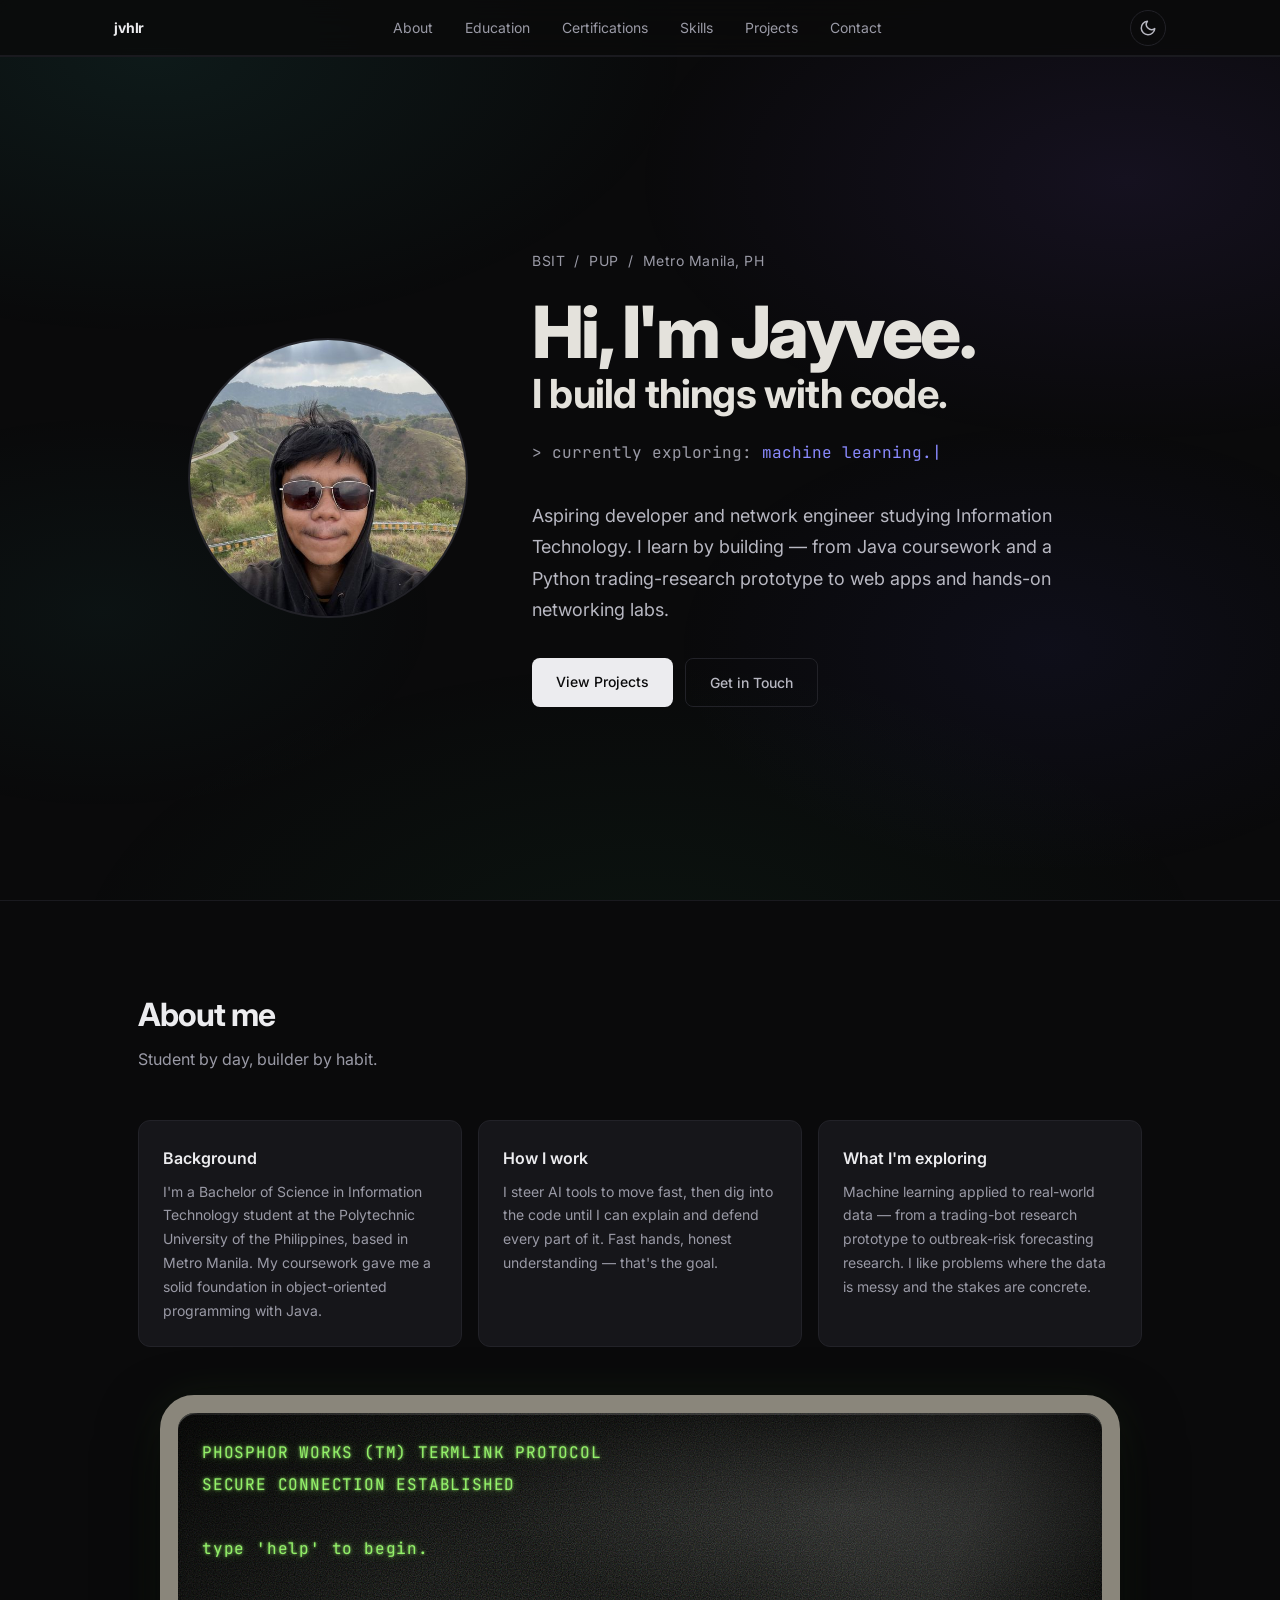
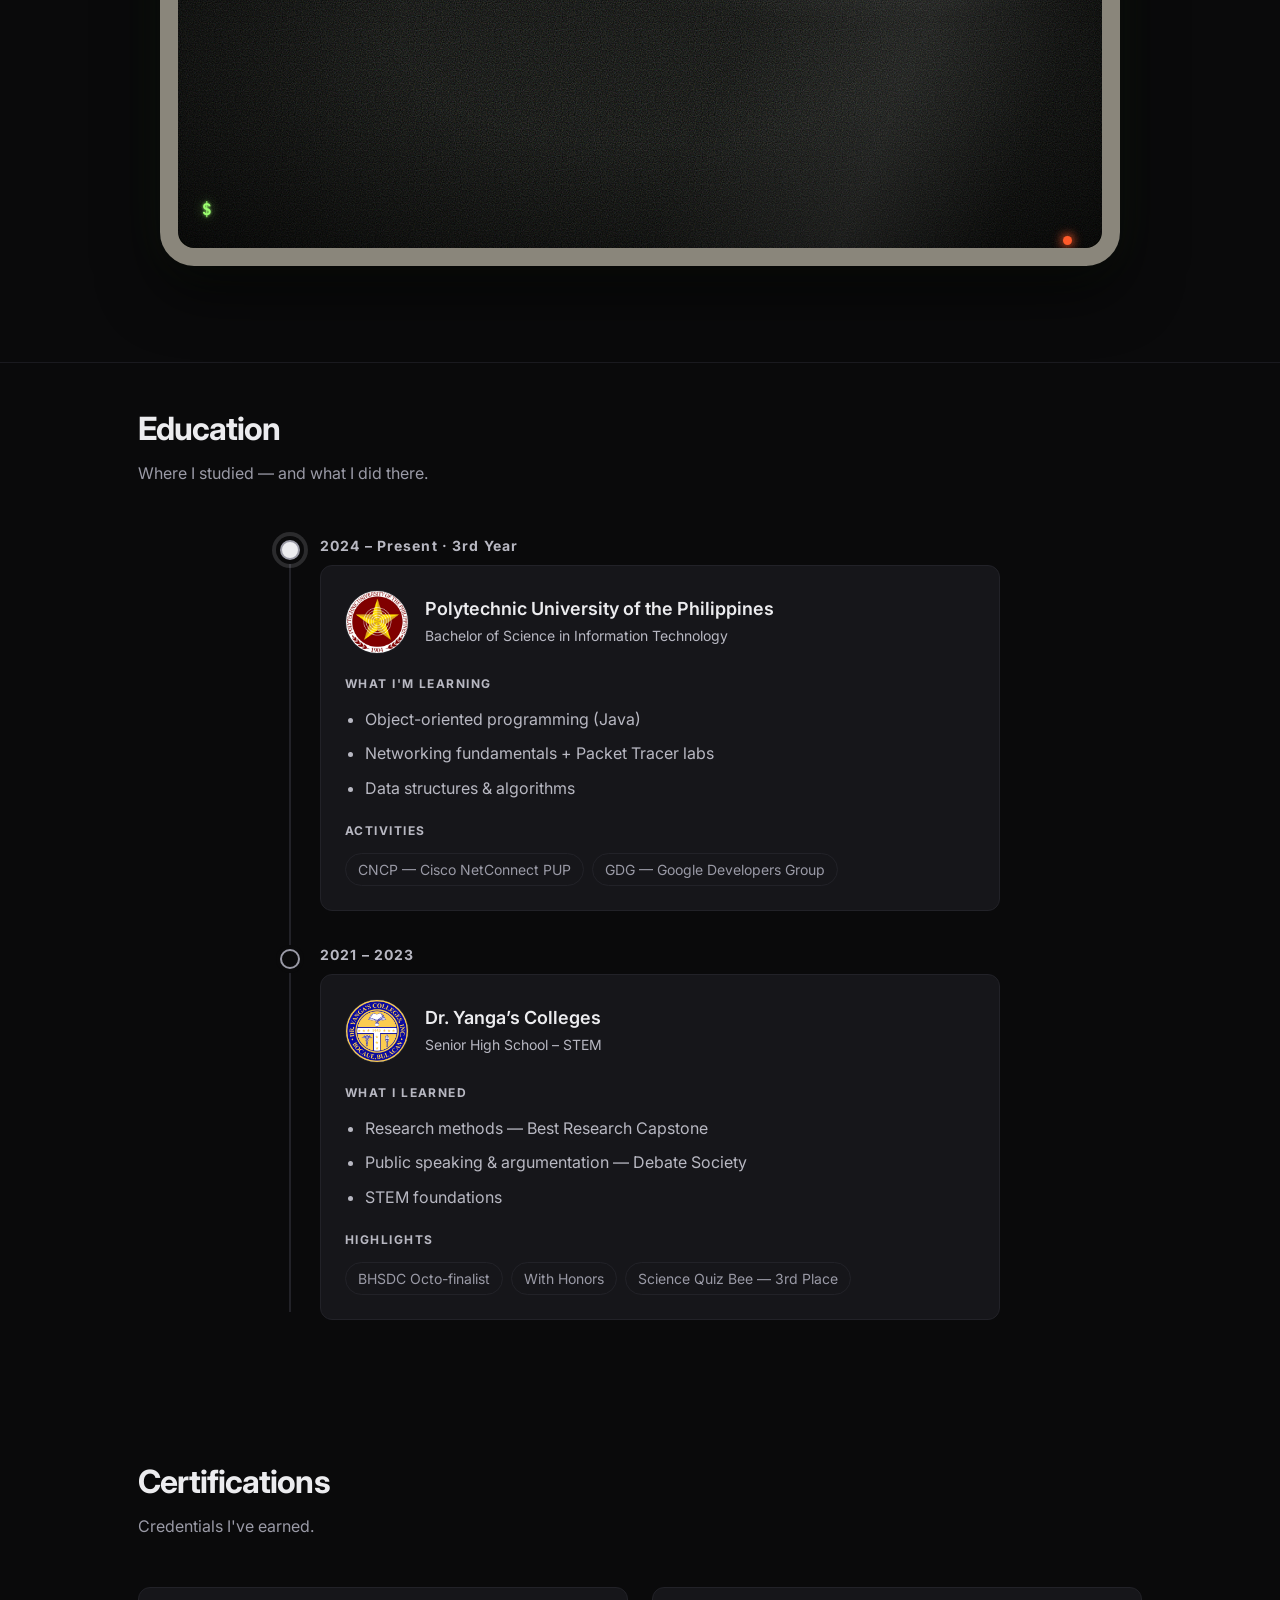
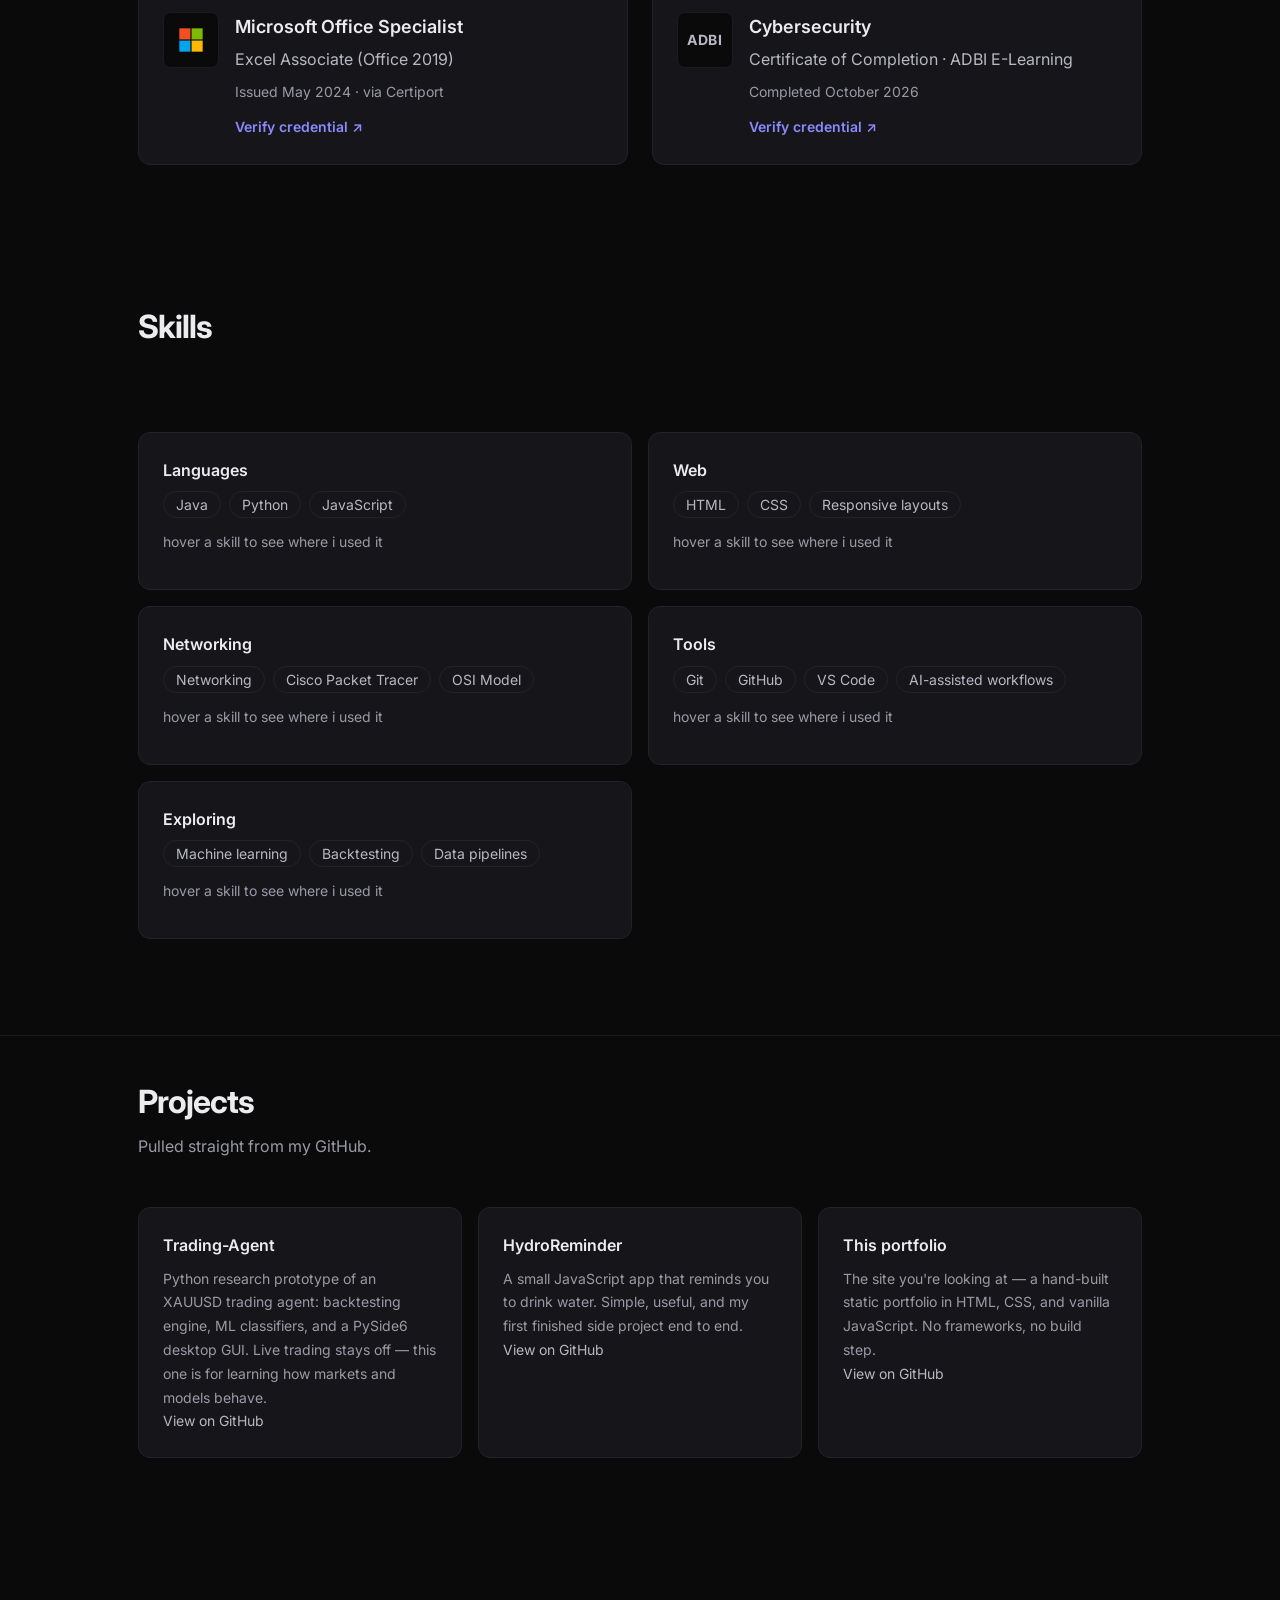
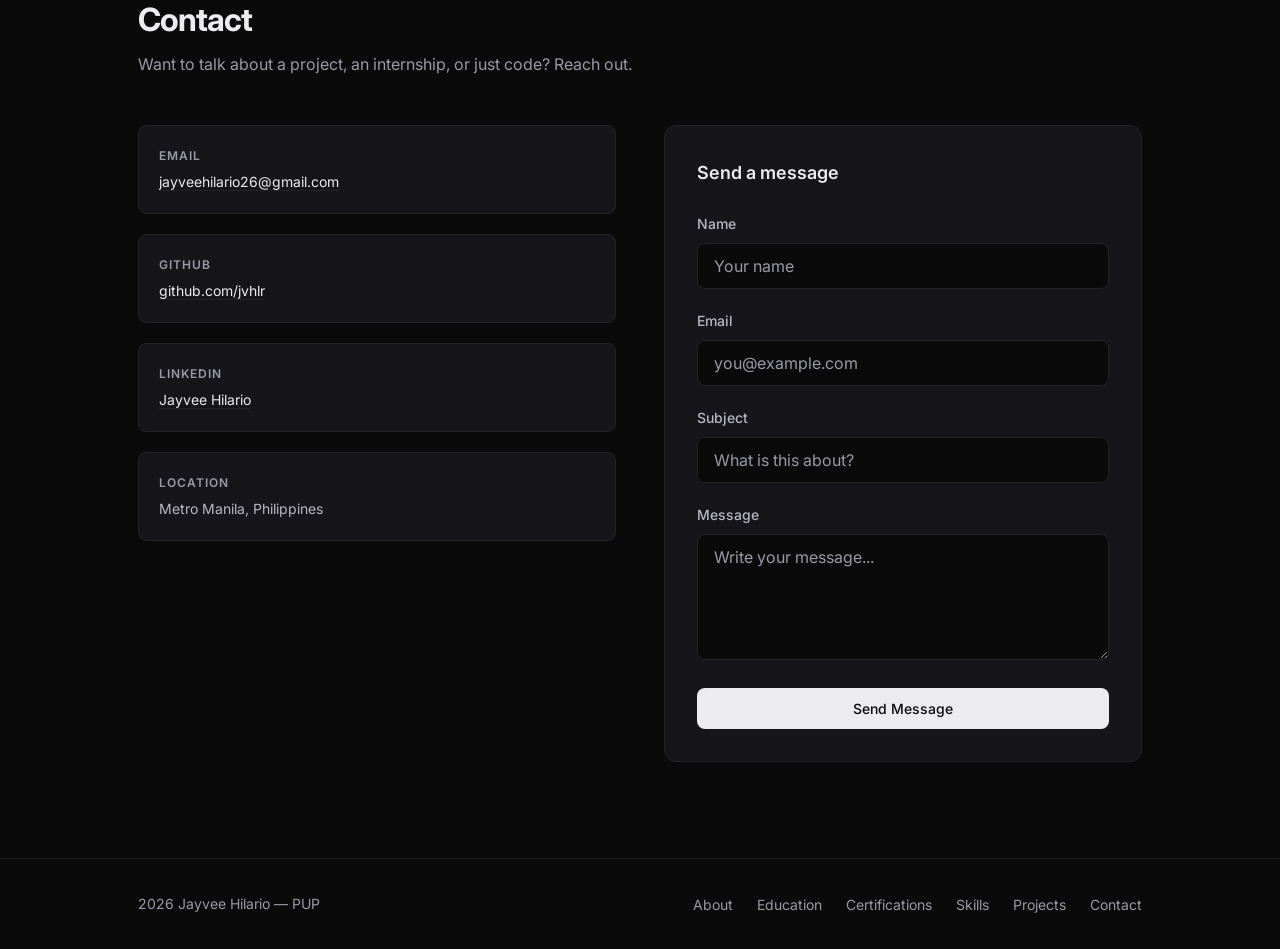
==== index.html @ efab95ca "Portfolio update: education timeline, jvhlr header brand" ====
<!DOCTYPE html>
<html lang="en">

<head>
  <meta charset="UTF-8">
  <meta name="viewport" content="width=device-width, initial-scale=1.0">
  <meta name="description"
    content="Jayvee Hilario — BSIT student and aspiring developer. Projects, skills, and contact.">
  <title>Jayvee Hilario — Developer Portfolio</title>
  <link rel="stylesheet" href="css/styles.css?v=2">
  <link rel="icon"
    href="data:image/svg+xml,<svg xmlns='http://www.w3.org/2000/svg' viewBox='0 0 100 100'><text y='.9em' font-size='90'>J</text></svg>">
</head>

<body>

  <a href="#main" class="skip-link">Skip to content</a>

  <!-- ═══ NAV ═══ -->
  <nav class="nav" aria-label="Main navigation">
    <div class="nav__inner">
      <a href="#top" class="nav__brand">jvhlr</a>
      <button class="nav__toggle" aria-label="Toggle menu">Menu</button>
      <ul class="nav__links">
        <li><a href="#about" class="nav__link">About</a></li>
        <li><a href="#education" class="nav__link">Education</a></li>
        <li><a href="#certifications" class="nav__link">Certifications</a></li>
        <li><a href="#skills" class="nav__link">Skills</a></li>
        <li><a href="#projects" class="nav__link">Projects</a></li>
        <li><a href="#contact" class="nav__link">Contact</a></li>
      </ul>
      <button type="button" id="theme-toggle" class="theme-toggle" aria-label="Toggle light and dark mode">
        <svg class="theme-toggle__moon" width="18" height="18" viewBox="0 0 24 24" fill="none" stroke="currentColor" stroke-width="2" stroke-linecap="round" stroke-linejoin="round" aria-hidden="true"><path d="M21 12.79A9 9 0 1 1 11.21 3 7 7 0 0 0 21 12.79z"/></svg>
        <svg class="theme-toggle__sun" width="18" height="18" viewBox="0 0 24 24" fill="none" stroke="currentColor" stroke-width="2" stroke-linecap="round" stroke-linejoin="round" aria-hidden="true"><circle cx="12" cy="12" r="5"/><line x1="12" y1="1" x2="12" y2="3"/><line x1="12" y1="21" x2="12" y2="23"/><line x1="4.22" y1="4.22" x2="5.64" y2="5.64"/><line x1="18.36" y1="18.36" x2="19.78" y2="19.78"/><line x1="1" y1="12" x2="3" y2="12"/><line x1="21" y1="12" x2="23" y2="12"/><line x1="4.22" y1="19.78" x2="5.64" y2="18.36"/><line x1="18.36" y1="5.64" x2="19.78" y2="4.22"/></svg>
      </button>
    </div>
  </nav>

  <div class="progress" aria-hidden="true"><div class="progress__bar"></div></div>

  <main id="main">

    <!-- ═══ HERO ═══ -->
    <section class="hero" id="top">
      <div class="container">
        <div class="hero__split">
          <div class="hero__photo-wrap">
            <img src="[data-uri]" alt="Jayvee Hilario" class="hero__photo" width="800" height="800">
          </div>
          <div class="hero__content hero__content--split">
            <p class="hero__label">
              BSIT &nbsp;/&nbsp; PUP &nbsp;/&nbsp; Metro Manila, PH
            </p>

            <h1 class="hero__heading">
              Hi, I'm Jayvee.<br><span class="hero__subheading">I build things with <em>code</em>.</span>
            </h1>

            <p class="hero__typed">
              <span class="typed-prefix">&gt; currently exploring:&nbsp;</span><span id="typed-text"></span><span class="typed-cursor" aria-hidden="true">|</span>
            </p>

            <p class="hero__paragraph">
              Aspiring developer and network engineer studying Information
              Technology. I learn by building — from Java coursework and a
              Python trading-research prototype to web apps and hands-on
              networking labs.
            </p>

            <div class="hero__actions">
              <a href="#projects" class="btn btn--primary">View Projects</a>
              <a href="#contact" class="btn btn--ghost">Get in Touch</a>
            </div>
          </div>
        </div>
      </div>
    </section>

    <!-- ═══ ABOUT ═══ -->
    <section class="section section--border" id="about">
      <div class="container">
        <h2 class="section-title fade-in">About me</h2>
        <p class="section-subtitle fade-in">
          Student by day, builder by habit.
        </p>

        <div class="features stagger">
          <article class="feature">
            <h3 class="feature__title">Background</h3>
            <p class="feature__text">
              I'm a Bachelor of Science in Information Technology student at the
              Polytechnic University of the Philippines, based in Metro Manila.
              My coursework gave me a solid foundation in object-oriented
              programming with Java.
            </p>
          </article>

          <article class="feature">
            <h3 class="feature__title">How I work</h3>
            <p class="feature__text">
              I steer AI tools to move fast, then dig into the code until I can
              explain and defend every part of it. Fast hands, honest
              understanding — that's the goal.
            </p>
          </article>

          <article class="feature">
            <h3 class="feature__title">What I'm exploring</h3>
            <p class="feature__text">
              Machine learning applied to real-world data — from a trading-bot
              research prototype to outbreak-risk forecasting research. I like
              problems where the data is messy and the stakes are concrete.
            </p>
          </article>
        </div>

        <div class="terminal fade-in">
          <span class="terminal__power" aria-hidden="true"></span>
          <div class="terminal__body" id="terminal-body" aria-live="polite">
            <div class="terminal__output">PHOSPHOR WORKS (TM) TERMLINK PROTOCOL</div>
            <div class="terminal__output">SECURE CONNECTION ESTABLISHED</div>
            <div class="terminal__output">&nbsp;</div>
            <div class="terminal__output">type &apos;help&apos; to begin.</div>
          </div>
          <div class="terminal__input-row">
            <span class="terminal__prompt">$</span>
            <input type="text" id="terminal-input" class="terminal__input" autocomplete="off" autocapitalize="off" spellcheck="false" aria-label="Type a terminal command">
          </div>
        </div>
      </div>
    </section>

    <!-- ═══ EDUCATION ═══ -->
        <section class="section section--border" id="education">
      <div class="container">
        <h2 class="section-title fade-in">Education</h2>
        <p class="section-subtitle fade-in">
          Where I studied — and what I did there.
        </p>

        <div class="timeline stagger">
          <div class="timeline__item">
            <span class="timeline__dot timeline__dot--now" aria-hidden="true"></span>
            <p class="timeline__years">2024 &ndash; Present &middot; 3rd Year</p>
            <article class="timeline__card">
              <div class="edu-head">
                <span class="edu-logo"><img src="img/pup-seal.png" alt="PUP seal" width="64" height="64"></span>
                <div class="edu-head__text">
                  <h3 class="edu-school">Polytechnic University of the Philippines</h3>
                  <p class="edu-program">Bachelor of Science in Information Technology</p>
                </div>
              </div>
              <h4 class="timeline__subhead">What I&apos;m learning</h4>
              <ul class="timeline__list">
                <li>Object-oriented programming (Java)</li>
                <li>Networking fundamentals + Packet Tracer labs</li>
                <li>Data structures &amp; algorithms</li>
              </ul>
              <h4 class="timeline__subhead">Activities</h4>
              <ul class="timeline__tags">
                <li>CNCP &mdash; Cisco NetConnect PUP</li>
                <li>GDG &mdash; Google Developers Group</li>
              </ul>
            </article>
          </div>

          <div class="timeline__item">
            <span class="timeline__dot" aria-hidden="true"></span>
            <p class="timeline__years">2021 &ndash; 2023</p>
            <article class="timeline__card">
              <div class="edu-head">
                <span class="edu-logo"><img src="img/dyci-seal.png" alt="Dr. Yanga's Colleges seal" width="64" height="64"></span>
                <div class="edu-head__text">
                  <h3 class="edu-school">Dr. Yanga&rsquo;s Colleges</h3>
                  <p class="edu-program">Senior High School &ndash; STEM</p>
                </div>
              </div>
              <h4 class="timeline__subhead">What I learned</h4>
              <ul class="timeline__list">
                <li>Research methods &mdash; Best Research Capstone</li>
                <li>Public speaking &amp; argumentation &mdash; Debate Society</li>
                <li>STEM foundations</li>
              </ul>
              <h4 class="timeline__subhead">Highlights</h4>
              <ul class="timeline__tags">
                <li>BHSDC Octo-finalist</li>
                <li>With Honors</li>
                <li>Science Quiz Bee &mdash; 3rd Place</li>
              </ul>
            </article>
          </div>
        </div>
      </div>
    </section>

<!-- ═══ CERTIFICATIONS ═══ -->
    <section class="section" id="certifications">
      <div class="container">
        <h2 class="section-title fade-in">Certifications</h2>
        <p class="section-subtitle fade-in">
          Credentials I&apos;ve earned.
        </p>

        <div class="cert-grid stagger">
          <article class="cert-card">
            <span class="cert-logo" aria-hidden="true">
              <svg width="28" height="28" viewBox="0 0 24 24" aria-hidden="true"><rect x="2" y="2" width="9.5" height="9.5" fill="#f25022"/><rect x="12.5" y="2" width="9.5" height="9.5" fill="#7fba00"/><rect x="2" y="12.5" width="9.5" height="9.5" fill="#00a4ef"/><rect x="12.5" y="12.5" width="9.5" height="9.5" fill="#ffb900"/></svg>
            </span>
            <div class="cert-card__text">
              <h3 class="cert-card__title">Microsoft Office Specialist</h3>
              <p class="cert-card__detail">Excel Associate (Office 2019)</p>
              <p class="cert-card__meta">Issued May 2024 &middot; via Certiport</p>
              <a class="cert-card__verify" href="https://www.credly.com/badges/d2aabe0f-3e57-462a-8a1d-1a40502e9721/public_url" target="_blank" rel="noopener">Verify credential &#8599;</a>
            </div>
          </article>
          <article class="cert-card">
            <span class="cert-logo cert-logo--text" aria-hidden="true">ADBI</span>
            <div class="cert-card__text">
              <h3 class="cert-card__title">Cybersecurity</h3>
              <p class="cert-card__detail">Certificate of Completion &middot; ADBI E-Learning</p>
              <p class="cert-card__meta">Completed October 2026</p>
              <a class="cert-card__verify" href="https://elearning-adbi.org/certificate-verifier/?&amp;code=205833-179-130-6940" target="_blank" rel="noopener">Verify credential &#8599;</a>
            </div>
          </article>
        </div>
      </div>
    </section>

    <!-- ═══ SKILLS ═══ -->
    <section class="section" id="skills">
      <div class="container">
        <h2 class="section-title fade-in">Skills</h2>
        <p class="section-subtitle fade-in">
          What I can actually ship with today.
        </p>

        <div class="features features--four stagger">
          <article class="feature">
            <h3 class="feature__title">Languages</h3>
            <div class="skill-chips">
              <button type="button" class="skill-chip" data-used="OOP coursework in Java">Java</button>
              <button type="button" class="skill-chip" data-used="Trading-Agent research prototype">Python</button>
              <button type="button" class="skill-chip" data-used="HydroReminder and this site">JavaScript</button>
            </div>
            <p class="feature__text skill-used">hover a skill to see where i used it</p>
          </article>

          <article class="feature">
            <h3 class="feature__title">Web</h3>
            <div class="skill-chips">
              <button type="button" class="skill-chip" data-used="this portfolio, hand-written">HTML</button>
              <button type="button" class="skill-chip" data-used="this portfolio's dark theme">CSS</button>
              <button type="button" class="skill-chip" data-used="this portfolio, mobile included">Responsive layouts</button>
            </div>
            <p class="feature__text skill-used">hover a skill to see where i used it</p>
          </article>

          <article class="feature">
            <h3 class="feature__title">Networking</h3>
            <div class="skill-chips">
              <button type="button" class="skill-chip" data-used="CNCP — Cisco NetConnect PUP">Networking</button>
              <button type="button" class="skill-chip" data-used="network labs and simulations in CNCP">Cisco Packet Tracer</button>
              <button type="button" class="skill-chip" data-used="networking fundamentals, CNCP">OSI Model</button>
            </div>
            <p class="feature__text skill-used">hover a skill to see where i used it</p>
          </article>

          <article class="feature">
            <h3 class="feature__title">Tools</h3>
            <div class="skill-chips">
              <button type="button" class="skill-chip" data-used="version control on every project">Git</button>
              <button type="button" class="skill-chip" data-used="where all my code lives">GitHub</button>
              <button type="button" class="skill-chip" data-used="daily driver">VS Code</button>
              <button type="button" class="skill-chip" data-used="how i move fast, then verify">AI-assisted workflows</button>
            </div>
            <p class="feature__text skill-used">hover a skill to see where i used it</p>
          </article>

          <article class="feature">
            <h3 class="feature__title">Exploring</h3>
            <div class="skill-chips">
              <button type="button" class="skill-chip" data-used="Trading-Agent classifiers">Machine learning</button>
              <button type="button" class="skill-chip" data-used="Trading-Agent backtest engine">Backtesting</button>
              <button type="button" class="skill-chip" data-used="collectors and stores in Trading-Agent">Data pipelines</button>
            </div>
            <p class="feature__text skill-used">hover a skill to see where i used it</p>
          </article>
        </div>
      </div>
    </section>

    <!-- ═══ PROJECTS ═══ -->
    <section class="section section--border" id="projects">
      <div class="container">
        <h2 class="section-title fade-in">Projects</h2>
        <p class="section-subtitle fade-in">
          Pulled straight from my GitHub.
        </p>

        <div class="features stagger" id="project-grid">
          <article class="feature">
            <h3 class="feature__title">Trading-Agent</h3>
            <p class="feature__text">
              Python research prototype of an XAUUSD trading agent: backtesting
              engine, ML classifiers, and a PySide6 desktop GUI. Live trading
              stays off — this one is for learning how markets and models
              behave.
            </p>
            <p class="feature__text">
              <a href="https://github.com/jvhlr/Trading-Agent" target="_blank"
                rel="noopener noreferrer">View on GitHub</a>
            </p>
          </article>

          <article class="feature">
            <h3 class="feature__title">HydroReminder</h3>
            <p class="feature__text">
              A small JavaScript app that reminds you to drink water. Simple,
              useful, and my first finished side project end to end.
            </p>
            <p class="feature__text">
              <a href="https://github.com/jvhlr/HydroReminder" target="_blank"
                rel="noopener noreferrer">View on GitHub</a>
            </p>
          </article>

          <article class="feature">
            <h3 class="feature__title">This portfolio</h3>
            <p class="feature__text">
              The site you're looking at — a hand-built static portfolio in
              HTML, CSS, and vanilla JavaScript. No frameworks, no build step.
            </p>
            <p class="feature__text">
              <a href="https://github.com/jvhlr/OOP-Portfolio-Website" target="_blank"
                rel="noopener noreferrer">View on GitHub</a>
            </p>
          </article>
        </div>
      </div>
    </section>

    <!-- ═══ CONTACT ═══ -->
    <section class="section" id="contact">
      <div class="container">
        <h2 class="section-title fade-in">Contact</h2>
        <p class="section-subtitle fade-in">
          Want to talk about a project, an internship, or just code? Reach out.
        </p>

        <div class="contact-grid">

          <div class="contact-list fade-in">
            <div class="contact-item">
              <p class="contact-item__label">Email</p>
              <p class="contact-item__value">
                <a href="mailto:jayveehilario26@gmail.com">jayveehilario26@gmail.com</a>
              </p>
            </div>

            <div class="contact-item">
              <p class="contact-item__label">GitHub</p>
              <p class="contact-item__value">
                <a href="https://github.com/jvhlr" target="_blank"
                  rel="noopener noreferrer">github.com/jvhlr</a>
              </p>
            </div>

            <div class="contact-item">
              <p class="contact-item__label">LinkedIn</p>
              <p class="contact-item__value">
                <a href="https://www.linkedin.com/in/jayvee-hilario-82aa0b325/" target="_blank"
                  rel="noopener noreferrer">Jayvee Hilario</a>
              </p>
            </div>

            <div class="contact-item">
              <p class="contact-item__label">Location</p>
              <p class="contact-item__value">Metro Manila, Philippines</p>
            </div>
          </div>

          <div class="fade-in">
            <form class="contact-form" id="contact-form" novalidate>
              <h2 class="contact-form__title">Send a message</h2>

              <div class="form-group">
                <label for="form-name">Name</label>
                <input type="text" id="form-name" name="name" placeholder="Your name" required autocomplete="name">
              </div>

              <div class="form-group">
                <label for="form-email">Email</label>
                <input type="email" id="form-email" name="email" placeholder="you@example.com" required
                  autocomplete="email">
              </div>

              <div class="form-group">
                <label for="form-subject">Subject</label>
                <input type="text" id="form-subject" name="subject" placeholder="What is this about?">
              </div>

              <div class="form-group">
                <label for="form-message">Message</label>
                <textarea id="form-message" name="message" placeholder="Write your message..." rows="5"
                  required></textarea>
              </div>

              <button type="submit" class="btn btn--primary" style="width: 100%; text-align: center;">Send
                Message</button>
            </form>
          </div>

        </div>
      </div>
    </section>

  </main>

  <!-- ═══ FOOTER ═══ -->
  <footer class="footer">
    <div class="container">
      <div class="footer__inner">
        <p class="footer__text">2026 Jayvee Hilario — PUP</p>
        <ul class="footer__links">
          <li><a href="#about" class="footer__link">About</a></li>
          <li><a href="#education" class="footer__link">Education</a></li>
          <li><a href="#certifications" class="footer__link">Certifications</a></li>
          <li><a href="#skills" class="footer__link">Skills</a></li>
          <li><a href="#projects" class="footer__link">Projects</a></li>
          <li><a href="#contact" class="footer__link">Contact</a></li>
        </ul>
      </div>
    </div>
  </footer>

  <button type="button" id="back-to-top" class="back-to-top" aria-label="Back to top">
    <svg width="18" height="18" viewBox="0 0 24 24" fill="none" stroke="currentColor" stroke-width="2" stroke-linecap="round" stroke-linejoin="round" aria-hidden="true"><line x1="12" y1="19" x2="12" y2="5"/><polyline points="5 12 12 5 19 12"/></svg>
  </button>

  <script src="js/main.js" defer></script>
</body>

</html>
---- css/styles.css ----
/* ============================================================
   OOP E-Portfolio — Dark Developer Aesthetic
   Typography-first. Content-focused. Premium silence.
   ============================================================ */

@import url('https://fonts.googleapis.com/css2?family=Inter:wght@300;400;500;600;700;800;900&family=JetBrains+Mono:wght@400;500&display=swap');

/* ============================================================
   1. DESIGN TOKENS
   ============================================================ */
:root {
  /* ── Dark Palette ── */
  --bg: #0a0a0b;
  --bg-raised: #111113;
  --bg-card: #16161a;
  --bg-card-hover: #1c1c21;
  --bg-code: #0d0d10;

  --border: #222228;
  --border-light: #1a1a1f;

  --text: #ececef;
  --text-secondary: #b8b8c2;
  --text-muted: #9a9aa6;

  --accent: #6e6eff;
  --accent-dim: rgba(110, 110, 255, 0.08);
  --accent-text: #8a8aff;

  /* ── Code Colors ── */
  --code-keyword: #7e9aff;
  --code-string: #8edba1;
  --code-comment: #4a4a55;
  --code-type: #c5a3ff;
  --code-number: #e0c285;
  --code-method: #7ecce5;
  --code-annotation: #d4956a;

  /* ── Typography ── */
  --font-sans: 'Inter', -apple-system, BlinkMacSystemFont, 'Segoe UI', sans-serif;
  --font-mono: 'JetBrains Mono', 'Consolas', monospace;

  --text-xs: 0.75rem;
  --text-sm: 0.875rem;
  --text-base: 1rem;
  --text-lg: 1.125rem;
  --text-xl: 1.25rem;
  --text-2xl: 1.5rem;
  --text-3xl: 2rem;
  --text-4xl: 2.75rem;
  --text-5xl: 3.5rem;
  --text-hero: clamp(2.75rem, 6vw, 4.5rem);

  /* ── Spacing ── */
  --sp-1: 0.25rem;
  --sp-2: 0.5rem;
  --sp-3: 0.75rem;
  --sp-4: 1rem;
  --sp-5: 1.25rem;
  --sp-6: 1.5rem;
  --sp-8: 2rem;
  --sp-10: 2.5rem;
  --sp-12: 3rem;
  --sp-16: 4rem;
  --sp-20: 5rem;
  --sp-24: 6rem;
  --sp-32: 8rem;

  /* ── Misc ── */
  --radius: 8px;
  --radius-lg: 12px;
  --nav-height: 3.5rem;
  --max-width: 1100px;
  --transition: 200ms ease;
  --transition-slow: 400ms ease;
}

/* ── Light theme ── */
:root[data-theme="light"] {
  --bg: #f6f6f8;
  --bg-raised: #ffffff;
  --bg-card: #ffffff;
  --bg-card-hover: #efeff2;
  --bg-code: #eceef1;

  --border: #e0e0e8;
  --border-light: #ececf1;

  --text: #17171c;
  --text-secondary: #55555f;
  --text-muted: #8a8a94;

  --accent: #4f4fdd;
  --accent-dim: rgba(79, 79, 221, 0.08);
  --accent-text: #3d3dc4;

  --code-keyword: #2f4fd6;
  --code-string: #1e7e46;
  --code-comment: #9a9aa5;
  --code-type: #7a3fd1;
  --code-number: #9a6b1f;
  --code-method: #0f7a99;
  --code-annotation: #b25f1f;
}

:root[data-theme="light"] .hero__heading {
  color: #191920;
}


/* ============================================================
   2. RESET & BASE
   ============================================================ */
*,
*::before,
*::after {
  margin: 0;
  padding: 0;
  box-sizing: border-box;
}

html {
  scroll-behavior: smooth;
  scroll-padding-top: calc(var(--nav-height) + var(--sp-8));
}

body {
  font-family: var(--font-sans);
  font-size: var(--text-base);
  line-height: 1.65;
  color: var(--text);
  background: var(--bg);
  -webkit-font-smoothing: antialiased;
  -moz-osx-font-smoothing: grayscale;
  scrollbar-color: rgba(255, 255, 255, 0.2) var(--bg);
  /* Firefox & Modern Chrome */
}

/* ── Fixed holographic aurora wash ── */
body {
  position: relative;
  z-index: 0;
}

body::before {
  content: "";
  position: fixed;
  inset: 0;
  z-index: -1;
  pointer-events: none;
  background:
    radial-gradient(ellipse 60% 45% at 12% 6%, rgba(64, 224, 208, 0.075), transparent 70%),
    radial-gradient(ellipse 55% 42% at 88% 20%, rgba(139, 92, 246, 0.085), transparent 70%),
    radial-gradient(ellipse 65% 50% at 50% 108%, rgba(46, 204, 113, 0.055), transparent 70%),
    radial-gradient(ellipse 42% 36% at 82% 72%, rgba(79, 79, 221, 0.07), transparent 70%),
    radial-gradient(ellipse 38% 32% at 8% 68%, rgba(64, 224, 208, 0.045), transparent 70%);
}

:root[data-theme="light"] body::before {
  opacity: 0.55;
}

/* Custom Scrollbar - Blends with background */
::-webkit-scrollbar {
  width: 10px;
  height: 10px;
}

::-webkit-scrollbar-track {
  background: transparent;
}

::-webkit-scrollbar-thumb {
  background: rgba(255, 255, 255, 0.15);
  border-radius: 4px;
}

::-webkit-scrollbar-thumb:hover {
  background: rgba(255, 255, 255, 0.25);
}

img {
  max-width: 100%;
  height: auto;
  display: block;
}

a {
  color: var(--text-secondary);
  text-decoration: none;
  transition: color var(--transition);
}

a:hover {
  color: var(--text);
}

a:focus-visible,
button:focus-visible {
  outline: 1px solid var(--accent);
  outline-offset: 2px;
  border-radius: 2px;
}

::selection {
  background: var(--accent-dim);
  color: var(--text);
}


/* ============================================================
   3. SKIP LINK
   ============================================================ */
.skip-link {
  position: absolute;
  top: -100%;
  left: var(--sp-4);
  z-index: 9999;
  padding: var(--sp-2) var(--sp-4);
  background: var(--accent);
  color: var(--bg);
  font-weight: 600;
  font-size: var(--text-sm);
  border-radius: var(--radius);
}

.skip-link:focus {
  top: var(--sp-2);
  color: var(--bg);
}


/* ============================================================
   4. NAVIGATION — Text only, minimal
   ============================================================ */
.nav {
  position: sticky;
  top: 0;
  z-index: 1000;
  height: var(--nav-height);
  background: rgba(10, 10, 11, 0.8);
  backdrop-filter: blur(16px);
  -webkit-backdrop-filter: blur(16px);
  border-bottom: 1px solid var(--border-light);
}

/* ── Theme toggle ── */
.theme-toggle {
  display: inline-flex;
  align-items: center;
  justify-content: center;
  width: 2.25rem;
  height: 2.25rem;
  border-radius: 50%;
  border: 1px solid var(--border);
  background: transparent;
  color: var(--text-secondary);
  cursor: pointer;
  transition: color var(--transition), border-color var(--transition);
  flex-shrink: 0;
}

.theme-toggle:hover {
  color: var(--text);
  border-color: var(--text-muted);
}

.theme-toggle__sun { display: none; }
:root[data-theme="light"] .theme-toggle__sun { display: block; }
:root[data-theme="light"] .theme-toggle__moon { display: none; }

.nav__inner {
  max-width: var(--max-width);
  margin: 0 auto;
  padding: 0 var(--sp-6);
  height: 100%;
  display: flex;
  align-items: center;
  justify-content: space-between;
}

.nav__brand {
  font-weight: 700;
  font-size: var(--text-sm);
  color: var(--text);
  letter-spacing: -0.01em;
}

.nav__links {
  display: flex;
  gap: var(--sp-8);
  list-style: none;
}

.nav__link {
  font-size: var(--text-sm);
  font-weight: 400;
  color: var(--text-muted);
  transition: color var(--transition);
  position: relative;
}

.nav__link::after {
  content: '';
  position: absolute;
  bottom: -2px;
  left: 0;
  width: 0;
  height: 1px;
  background: var(--text);
  transition: width var(--transition);
}

.nav__link:hover {
  color: var(--text);
}

.nav__link:hover::after {
  width: 100%;
}

.nav__link.active {
  color: var(--text);
}

.nav__link.active::after {
  width: 100%;
}

/* ── Mobile Toggle ── */
.nav__toggle {
  display: none;
  background: none;
  border: none;
  cursor: pointer;
  padding: var(--sp-2);
  color: var(--text);
  font-family: var(--font-sans);
  font-size: var(--text-sm);
  font-weight: 500;
}

@media (max-width: 640px) {
  .nav__toggle {
    display: block;
  }

  .nav__links {
    position: fixed;
    top: var(--nav-height);
    left: 0;
    right: 0;
    flex-direction: column;
    background: var(--bg);
    border-bottom: 1px solid var(--border);
    padding: var(--sp-6);
    gap: var(--sp-5);
    transform: translateY(-120%);
    opacity: 0;
    transition: all 300ms ease;
    pointer-events: none;
  }

  .nav__links.open {
    transform: translateY(0);
    opacity: 1;
    pointer-events: all;
  }

  .nav__link {
    font-size: var(--text-base);
  }
}


/* ============================================================
   5. LAYOUT
   ============================================================ */
.container {
  max-width: var(--max-width);
  margin: 0 auto;
  padding: 0 clamp(var(--sp-6), 5vw, var(--sp-12));
}

.section {
  padding: var(--sp-24) 0;
}

.section+.section {
  padding-top: var(--sp-12);
}

.section--border {
  border-top: 1px solid var(--border-light);
}


/* ============================================================
   6. HERO — Centered, text-dominant
   ============================================================ */
.hero {
  min-height: calc(100vh - var(--nav-height));
  display: flex;
  align-items: center;
  padding: var(--sp-24) 0;
}

.hero>.container {
  width: 100%;
  display: flex;
  flex-direction: column;
  align-items: center;
  justify-content: center;
  gap: 0;
  text-align: center;
}

.hero__content {
  max-width: 820px;
  display: flex;
  flex-direction: column;
  align-items: center;
}

.hero__label {
  font-size: var(--text-sm);
  font-weight: 400;
  color: var(--text-muted);
  letter-spacing: 0.04em;
  margin-bottom: var(--sp-5);
}

.hero__label span {
  color: var(--text-secondary);
}

.hero__heading {
  font-size: var(--text-hero);
  font-weight: 800;
  line-height: 1.1;
  letter-spacing: -0.035em;
  color: #e4e2dc;
  margin-bottom: var(--sp-6);
}

.hero__heading em {
  font-style: normal;
  color: inherit;
}

.hero__subheading {
  display: block;
  font-size: clamp(1.5rem, 3.5vw, 2.5rem);
  font-weight: 700;
  letter-spacing: -0.02em;
}

.hero__paragraph {
  font-size: var(--text-lg);
  color: var(--text-secondary);
  line-height: 1.75;
  max-width: 560px;
  margin-bottom: var(--sp-8);
  text-align: justify;
}

.hero__actions {
  display: flex;
  justify-content: center;
  gap: var(--sp-3);
  flex-wrap: wrap;
}

/* ── Hero split layout: circular photo + details side by side ── */
.hero__split {
  display: flex;
  align-items: center;
  gap: var(--sp-16);
  max-width: 1024px;
  margin: 0 auto;
}

.hero__photo-wrap {
  position: relative;
  flex-shrink: 0;
  animation: heroFadeIn 0.7s ease both;
}

.hero__photo {
  position: relative;
  z-index: 1;
  width: 280px;
  height: 280px;
  border-radius: 50%;
  object-fit: cover;
  border: 2px solid var(--border);
  display: block;
}


.hero__content--split {
  align-items: flex-start;
  text-align: left;
  max-width: none;
}

.hero__content--split .hero__actions {
  justify-content: flex-start;
}

.hero__content--split .hero__paragraph {
  text-align: left;
}

@media (max-width: 767px) {
  .hero__split {
    flex-direction: column;
    gap: var(--sp-8);
    text-align: center;
  }

  .hero__photo {
    width: 200px;
    height: 200px;
  }

  .hero__content--split {
    align-items: center;
    text-align: center;
  }

  .hero__content--split .hero__actions {
    justify-content: center;
  }
}


/* ============================================================
   7. BUTTONS — Minimal, no icons
   ============================================================ */
.btn {
  display: inline-block;
  padding: var(--sp-3) var(--sp-6);
  font-family: var(--font-sans);
  font-size: var(--text-sm);
  font-weight: 500;
  border: none;
  border-radius: var(--radius);
  cursor: pointer;
  transition: all var(--transition);
  text-decoration: none;
}

.btn--primary {
  background: var(--text);
  color: var(--bg);
}

.btn--primary:hover {
  background: #d4d4d7;
  color: var(--bg);
}

.btn--ghost {
  background: transparent;
  color: var(--text-secondary);
  border: 1px solid var(--border);
}

.btn--ghost:hover {
  border-color: var(--text-muted);
  color: var(--text);
}


/* ============================================================
   8. SECTION HEADERS — Large, typographic
   ============================================================ */
.section-title {
  font-size: var(--text-3xl);
  font-weight: 700;
  letter-spacing: -0.03em;
  color: var(--text);
  margin-bottom: var(--sp-3);
  line-height: 1.15;
}

.section-subtitle {
  font-size: var(--text-base);
  color: var(--text-muted);
  max-width: 520px;
  line-height: 1.65;
  margin-bottom: var(--sp-12);
}


/* ============================================================
   9. PAGE HEADER (Midterm / Final / Contact)
   ============================================================ */
.page-header {
  padding: var(--sp-20) 0 var(--sp-12);
  border-bottom: 1px solid var(--border-light);
}

.page-header__label {
  font-size: var(--text-xs);
  font-weight: 500;
  color: var(--text-muted);
  text-transform: uppercase;
  letter-spacing: 0.1em;
  margin-bottom: var(--sp-4);
}

.page-header__title {
  font-size: clamp(var(--text-3xl), 5vw, var(--text-4xl));
  font-weight: 800;
  letter-spacing: -0.035em;
  color: var(--text);
  margin-bottom: var(--sp-4);
  line-height: 1.1;
}

.page-header__description {
  font-size: var(--text-lg);
  color: var(--text-secondary);
  max-width: 560px;
  line-height: 1.7;
}


/* ============================================================
   10. TABS — Understated
   ============================================================ */
.tabs {
  display: flex;
  gap: var(--sp-1);
  border-bottom: 1px solid var(--border);
  margin-bottom: var(--sp-12);
  overflow-x: auto;
  overflow-y: hidden;
  -webkit-overflow-scrolling: touch;
  scrollbar-width: none;
  /* Firefox */
  -ms-overflow-style: none;
  /* IE and Edge */
}

.tabs::-webkit-scrollbar {
  display: none;
  /* Chrome, Safari and Opera */
}

.tab {
  padding: var(--sp-3) var(--sp-5);
  font-family: var(--font-sans);
  font-size: var(--text-sm);
  font-weight: 400;
  color: var(--text-muted);
  background: none;
  border: none;
  border-bottom: 2px solid transparent;
  cursor: pointer;
  transition: all var(--transition);
  white-space: nowrap;
  margin-bottom: -1px;
}

.tab:hover {
  color: var(--text-secondary);
}

.tab.active {
  color: var(--text);
  border-bottom-color: var(--text);
  font-weight: 500;
}

.tab-panel {
  display: none;
}

.tab-panel.active {
  display: block;
  animation: fadeIn 0.35s ease;
}

@keyframes fadeIn {
  from {
    opacity: 0;
    transform: translateY(8px);
  }

  to {
    opacity: 1;
    transform: translateY(0);
  }
}


/* ============================================================
   11. CONTENT CARD — Collapsible, minimal
   ============================================================ */
.card {
  border: 1px solid var(--border);
  border-radius: var(--radius-lg);
  margin-bottom: var(--sp-4);
  background: var(--bg-card);
  transition: border-color var(--transition);
}

.card:hover {
  border-color: #2a2a32;
}

.card__header {
  padding: var(--sp-5) var(--sp-6);
  display: flex;
  align-items: center;
  justify-content: space-between;
  cursor: pointer;
  user-select: none;
}

.card__header--static {
  padding: var(--sp-5) var(--sp-6);
  display: block;
}

.card__header-text {
  flex: 1;
}

.card__label {
  font-size: var(--text-xs);
  font-weight: 500;
  color: var(--text-muted);
  text-transform: uppercase;
  letter-spacing: 0.08em;
  margin-bottom: var(--sp-1);
}

.card__title {
  font-size: var(--text-base);
  font-weight: 600;
  color: var(--text);
}

.card__chevron {
  color: var(--text-muted);
  font-size: var(--text-sm);
  transition: transform var(--transition);
  flex-shrink: 0;
  margin-left: var(--sp-4);
}

.card.expanded>.card__header .card__chevron {
  transform: rotate(180deg);
}

.card__body {
  max-height: 0;
  overflow: hidden;
  transition: max-height var(--transition-slow);
}

.card.expanded>.card__body {
  max-height: 8000px;
}

.card__content {
  padding: 0 var(--sp-6) var(--sp-6);
  border-top: 1px solid var(--border-light);
  padding-top: var(--sp-6);
}


/* ============================================================
   12. Q&A ITEMS
   ============================================================ */
.qa {
  margin-bottom: var(--sp-8);
}

.qa:last-child {
  margin-bottom: 0;
}

.qa__question {
  font-weight: 600;
  color: var(--text);
  margin-bottom: var(--sp-3);
  line-height: 1.5;
}

.qa__question-num {
  color: var(--text-muted);
  margin-right: var(--sp-2);
}

.qa__answer {
  margin-bottom: var(--sp-3);
  padding-left: var(--sp-5);
}

.qa__answer-label {
  font-size: var(--text-xs);
  font-weight: 600;
  text-transform: uppercase;
  letter-spacing: 0.08em;
  color: var(--text-muted);
  margin-bottom: var(--sp-1);
}

.qa__answer-text {
  color: var(--text-secondary);
  line-height: 1.7;
}

.qa__explanation {
  padding-left: var(--sp-5);
  border-left: 1px solid var(--border);
  margin-left: var(--sp-5);
  font-size: var(--text-sm);
  color: var(--text-muted);
  line-height: 1.7;
  padding-top: var(--sp-1);
  padding-bottom: var(--sp-1);
}

.qa__explanation code {
  font-family: var(--font-mono);
  font-size: 0.85em;
  color: var(--text-secondary);
  background: var(--bg-raised);
  padding: 0.15em 0.4em;
  border-radius: 3px;
}


/* ============================================================
   13. CODE BLOCKS — Dark terminal feel
   ============================================================ */
.code-block {
  margin: var(--sp-5) 0;
  border-radius: var(--radius);
  overflow: hidden;
  border: 1px solid var(--border);
}

.code-block__header {
  display: flex;
  align-items: center;
  justify-content: space-between;
  padding: var(--sp-3) var(--sp-4);
  background: var(--bg-raised);
  border-bottom: 1px solid var(--border-light);
}

.code-block__filename {
  font-family: var(--font-mono);
  font-size: var(--text-xs);
  color: var(--text-muted);
}

.code-block__copy {
  background: none;
  border: 1px solid var(--border);
  color: var(--text-muted);
  padding: var(--sp-1) var(--sp-3);
  font-size: var(--text-xs);
  font-family: var(--font-sans);
  border-radius: 4px;
  cursor: pointer;
  transition: all var(--transition);
}

.code-block__copy:hover {
  border-color: var(--text-muted);
  color: var(--text-secondary);
}

.code-block__copy.copied {
  color: var(--code-string);
  border-color: rgba(142, 219, 161, 0.3);
}

.code-block__body {
  background: var(--bg-code);
  padding: var(--sp-5);
  overflow-x: auto;
  -webkit-overflow-scrolling: touch;
}

.code-block__body pre {
  margin: 0;
  font-family: var(--font-mono);
  font-size: var(--text-sm);
  line-height: 1.75;
  color: #aeaeb5;
  white-space: pre;
  tab-size: 4;
}

.kw {
  color: var(--code-keyword);
}

.str {
  color: var(--code-string);
}

.cmt {
  color: var(--code-comment);
  font-style: italic;
}

.typ {
  color: var(--code-type);
}

.num {
  color: var(--code-number);
}

.fn {
  color: var(--code-method);
}

.ann {
  color: var(--code-annotation);
}


/* ============================================================
   14. OUTPUT BLOCK — Terminal style
   ============================================================ */
.output {
  margin: var(--sp-4) 0;
  border-radius: var(--radius);
  overflow: hidden;
  border: 1px solid var(--border);
}

.output__header {
  padding: var(--sp-2) var(--sp-4);
  background: var(--bg-raised);
  border-bottom: 1px solid var(--border-light);
  font-size: var(--text-xs);
  font-weight: 500;
  color: var(--text-muted);
  text-transform: uppercase;
  letter-spacing: 0.06em;
}

.output__body {
  background: var(--bg-code);
  padding: var(--sp-4);
  font-family: var(--font-mono);
  font-size: var(--text-sm);
  color: #8edba1;
  line-height: 1.7;
  white-space: pre-wrap;
}


/* ============================================================
   15. EXPLANATION BLOCK
   ============================================================ */
.explanation {
  margin: var(--sp-6) 0;
  padding: var(--sp-5);
  background: var(--bg-raised);
  border-radius: var(--radius);
  border: 1px solid var(--border-light);
}

.explanation__title {
  font-size: var(--text-xs);
  font-weight: 600;
  text-transform: uppercase;
  letter-spacing: 0.06em;
  color: var(--text-secondary);
  margin-bottom: var(--sp-3);
}

.explanation__text {
  font-size: var(--text-sm);
  color: var(--text-muted);
  line-height: 1.75;
}

.explanation__text ul {
  list-style: none;
  margin-top: var(--sp-3);
}

.explanation__text li {
  padding-left: var(--sp-5);
  position: relative;
  margin-bottom: var(--sp-2);
}

.explanation__text li::before {
  content: '—';
  position: absolute;
  left: 0;
  color: var(--text-muted);
}

.explanation__text strong {
  color: var(--text-secondary);
  font-weight: 600;
}

.explanation__text code {
  font-family: var(--font-mono);
  font-size: 0.85em;
  color: var(--text-secondary);
  background: var(--bg-card);
  padding: 0.1em 0.35em;
  border-radius: 3px;
}


/* ============================================================
   16. REFLECTION — The highlight
   ============================================================ */
.reflection {
  margin: var(--sp-10) 0;
  padding: var(--sp-8);
  border-left: 2px solid var(--border);
  background: var(--bg-raised);
  border-radius: 0 var(--radius-lg) var(--radius-lg) 0;
}

.reflection__title {
  font-size: var(--text-sm);
  font-weight: 700;
  text-transform: uppercase;
  letter-spacing: 0.06em;
  color: var(--text-secondary);
  margin-bottom: var(--sp-6);
}

.reflection__section {
  margin-bottom: var(--sp-6);
}

.reflection__section:last-child {
  margin-bottom: 0;
}

.reflection__label {
  font-size: var(--text-xs);
  font-weight: 600;
  text-transform: uppercase;
  letter-spacing: 0.08em;
  color: var(--text-muted);
  margin-bottom: var(--sp-2);
}

.reflection__text {
  font-size: var(--text-base);
  color: var(--text-secondary);
  line-height: 1.75;
  font-style: italic;
}

.reflection__text code {
  font-family: var(--font-mono);
  font-size: 0.85em;
  font-style: normal;
  color: var(--text-secondary);
  background: var(--bg-card);
  padding: 0.1em 0.35em;
  border-radius: 3px;
}


/* ============================================================
   17. GROWTH COMPARISON
   ============================================================ */
.growth {
  display: grid;
  grid-template-columns: 1fr 1fr;
  gap: var(--sp-6);
  margin: var(--sp-8) 0;
}

@media (max-width: 640px) {
  .growth {
    grid-template-columns: 1fr;
  }
}

.growth__side {
  padding: var(--sp-6);
  border-radius: var(--radius-lg);
  border: 1px solid var(--border);
}

.growth__side--before {
  background: var(--bg-card);
}

.growth__side--after {
  background: var(--bg-raised);
  border-color: #2a2a32;
}

.growth__label {
  font-size: var(--text-xs);
  font-weight: 600;
  text-transform: uppercase;
  letter-spacing: 0.1em;
  margin-bottom: var(--sp-4);
  color: var(--text-muted);
}

.growth__side--after .growth__label {
  color: var(--text-secondary);
}

.growth__list {
  list-style: none;
  font-size: var(--text-sm);
  color: var(--text-muted);
  line-height: 2;
}

.growth__side--after .growth__list {
  color: var(--text-secondary);
}


/* ============================================================
   18. CONTACT
   ============================================================ */


.contact-grid {
  display: grid;
  grid-template-columns: 1fr 1fr;
  gap: var(--sp-12);
  align-items: start;
}

@media (max-width: 640px) {
  .contact-grid {
    grid-template-columns: 1fr;
  }
}

.contact-list {
  display: flex;
  flex-direction: column;
  gap: var(--sp-5);
}

.contact-item {
  padding: var(--sp-5);
  background: var(--bg-card);
  border: 1px solid var(--border);
  border-radius: var(--radius);
}

.contact-item__label {
  font-size: var(--text-xs);
  font-weight: 600;
  text-transform: uppercase;
  letter-spacing: 0.08em;
  color: var(--text-muted);
  margin-bottom: var(--sp-1);
}

.contact-item__value {
  font-size: var(--text-sm);
  color: var(--text-secondary);
}

.contact-item__value a {
  color: var(--text);
  border-bottom: 1px solid var(--border);
  transition: border-color var(--transition);
}

.contact-item__value a:hover {
  border-color: var(--text-muted);
}

/* ── Contact Form ── */
.contact-form {
  background: var(--bg-card);
  border: 1px solid var(--border);
  border-radius: var(--radius-lg);
  padding: var(--sp-8);
}

.contact-form__title {
  font-size: var(--text-lg);
  font-weight: 600;
  margin-bottom: var(--sp-6);
}

.form-group {
  margin-bottom: var(--sp-5);
}

.form-group label {
  display: block;
  font-size: var(--text-sm);
  font-weight: 500;
  color: var(--text-secondary);
  margin-bottom: var(--sp-2);
}

.form-group input,
.form-group textarea {
  width: 100%;
  padding: var(--sp-3) var(--sp-4);
  background: var(--bg);
  border: 1px solid var(--border);
  border-radius: var(--radius);
  font-family: var(--font-sans);
  font-size: var(--text-base);
  color: var(--text);
  transition: border-color var(--transition);
}

.form-group input:focus,
.form-group textarea:focus {
  outline: none;
  border-color: var(--text-muted);
}

.form-group textarea {
  resize: vertical;
  min-height: 120px;
}

.form-group input::placeholder,
.form-group textarea::placeholder {
  color: var(--text-muted);
}


/* ============================================================
   19. HOME STATS — Quiet numbers
   ============================================================ */
.stats {
  display: flex;
  justify-content: center;
  align-items: flex-start;
  gap: var(--sp-12);
  padding: var(--sp-10) 0 var(--sp-2);
  border-top: 1px solid var(--border-light);
  margin-top: var(--sp-10);
  width: 100%;
}

.stat {
  display: flex;
  flex-direction: column;
  align-items: center;
  text-align: center;
}

@media (max-width: 640px) {
  .stats {
    gap: var(--sp-4);
  }

  .stat__label {
    font-size: 11px;
  }

  .stat__value {
    font-size: var(--text-2xl);
  }
}

.stat__value {
  font-size: var(--text-3xl);
  font-weight: 700;
  color: var(--text);
  letter-spacing: -0.03em;
  line-height: 1;
}

.stat__label {
  font-size: var(--text-sm);
  color: var(--text-muted);
  margin-top: var(--sp-2);
}


/* ============================================================
   20. FEATURE BLOCKS (Home page)
   ============================================================ */
.features {
  display: grid;
  grid-template-columns: repeat(auto-fit, minmax(280px, 1fr));
  gap: var(--sp-4);
}

.features--four {
  grid-template-columns: repeat(2, 1fr);
}

@media (max-width: 640px) {
  .features--four {
    grid-template-columns: 1fr;
  }
}

.feature {
  padding: var(--sp-6);
  background: var(--bg-card);
  border: 1px solid var(--border);
  border-radius: var(--radius-lg);
  transition: border-color var(--transition);
}

.feature:hover {
  border-color: #2a2a32;
}

.feature__title {
  font-size: var(--text-base);
  font-weight: 600;
  color: var(--text);
  margin-bottom: var(--sp-2);
}

.feature__text {
  font-size: var(--text-sm);
  color: var(--text-muted);
  line-height: 1.7;
}


/* ============================================================
   21. FOOTER — Minimal
   ============================================================ */
.footer {
  border-top: 1px solid var(--border-light);
  padding: var(--sp-8) 0;
}

.footer__inner {
  display: flex;
  align-items: center;
  justify-content: space-between;
  flex-wrap: wrap;
  gap: var(--sp-4);
}

.footer__text {
  font-size: var(--text-sm);
  color: var(--text-muted);
}

.footer__links {
  display: flex;
  gap: var(--sp-6);
  list-style: none;
}

.footer__link {
  font-size: var(--text-sm);
  color: var(--text-muted);
}

.footer__link:hover {
  color: var(--text-secondary);
}


/* ============================================================
   22. READING PROGRESS
   ============================================================ */
.progress {
  position: fixed;
  top: var(--nav-height);
  left: 0;
  right: 0;
  height: 1px;
  z-index: 999;
  background: var(--border-light);
}

.progress__bar {
  height: 100%;
  background: var(--text-muted);
  width: 0%;
  transition: width 50ms linear;
}


/* ============================================================
   23. ANIMATIONS — Subtle fade-in
   ============================================================ */
.fade-in {
  opacity: 0;
  transform: translateY(16px);
  transition: opacity 0.6s ease, transform 0.6s ease;
}

.fade-in.visible {
  opacity: 1;
  transform: translateY(0);
}

/* Stagger */
.stagger>* {
  opacity: 0;
  transform: translateY(12px);
  transition: opacity 0.5s ease, transform 0.5s ease;
}

.stagger.visible>*:nth-child(1) {
  transition-delay: 0.05s;
}

.stagger.visible>*:nth-child(2) {
  transition-delay: 0.10s;
}

.stagger.visible>*:nth-child(3) {
  transition-delay: 0.15s;
}

.stagger.visible>*:nth-child(4) {
  transition-delay: 0.20s;
}

.stagger.visible>*:nth-child(5) {
  transition-delay: 0.25s;
}

.stagger.visible>*:nth-child(6) {
  transition-delay: 0.30s;
}

.stagger.visible>* {
  opacity: 1;
  transform: translateY(0);
}

/* Hero entrance */
@keyframes heroFadeIn {
  from {
    opacity: 0;
    transform: translateY(24px);
  }

  to {
    opacity: 1;
    transform: translateY(0);
  }
}

.hero__content>* {
  animation: heroFadeIn 0.7s ease both;
}

.hero__content>*:nth-child(1) {
  animation-delay: 0.1s;
}

.hero__content>*:nth-child(2) {
  animation-delay: 0.2s;
}

.hero__content>*:nth-child(3) {
  animation-delay: 0.3s;
}

.hero__content>*:nth-child(4) {
  animation-delay: 0.4s;
}

.hero__content>*:nth-child(5) {
  animation-delay: 0.5s;
}

.hero__content>*:nth-child(6) {
  animation-delay: 0.6s;
}

/* ── Hero typed line ── */
.hero__typed {
  font-family: var(--font-mono);
  font-size: var(--text-base);
  color: var(--text-secondary);
  margin-bottom: var(--sp-8);
  min-height: 1.75em;
}

.hero__typed .typed-prefix {
  color: var(--text-muted);
}

#typed-text {
  color: var(--accent-text);
}

.typed-cursor {
  display: inline-block;
  color: var(--accent-text);
  animation: blink 1s step-end infinite;
}

@keyframes blink {
  50% { opacity: 0; }
}

/* ── Project repo meta line ── */
.feature__meta {
  font-size: var(--text-sm);
  color: var(--text-muted);
}


/* ============================================================
   24. UTILITY CLASSES
   ============================================================ */
.sr-only {
  position: absolute;
  width: 1px;
  height: 1px;
  padding: 0;
  margin: -1px;
  overflow: hidden;
  clip: rect(0, 0, 0, 0);
  white-space: nowrap;
  border: 0;
}


/* ============================================================
   25. EMPTY STATE — "Content Incoming" placeholders
   ============================================================ */
.empty-state {
  display: flex;
  flex-direction: column;
  align-items: center;
  justify-content: center;
  text-align: center;
  padding: var(--sp-16) var(--sp-8);
  border: 1px dashed var(--border);
  border-radius: var(--radius-lg);
  background: var(--bg-card);
  margin-bottom: var(--sp-8);
}

.empty-state--wide {
  max-width: 100%;
}

.empty-state__icon {
  width: 64px;
  height: 64px;
  display: flex;
  align-items: center;
  justify-content: center;
  font-family: var(--font-mono);
  font-size: var(--text-2xl);
  font-weight: 700;
  color: var(--text-muted);
  border: 1px solid var(--border);
  border-radius: var(--radius-lg);
  background: var(--bg-raised);
  margin-bottom: var(--sp-6);
  position: relative;
}

.empty-state__icon::after {
  content: '';
  position: absolute;
  top: -3px;
  right: -3px;
  width: 8px;
  height: 8px;
  background: var(--text-muted);
  border-radius: 50%;
  animation: emptyPulse 2.5s ease-in-out infinite;
}

@keyframes emptyPulse {

  0%,
  100% {
    opacity: 0.3;
    transform: scale(1);
  }

  50% {
    opacity: 1;
    transform: scale(1.2);
  }
}

.empty-state__title {
  font-size: var(--text-lg);
  font-weight: 600;
  color: var(--text-secondary);
  margin-bottom: var(--sp-3);
  letter-spacing: -0.01em;
}

.empty-state__text {
  font-size: var(--text-sm);
  color: var(--text-muted);
  line-height: 1.75;
  max-width: 420px;
}


/* ============================================================
   26. PRINT
   ============================================================ */
@media print {

  .nav,
  .progress,
  .btn {
    display: none;
  }

  body {
    background: #fff;
    color: #000;
  }

  .card__body {
    max-height: none !important;
  }

  .empty-state {
    border-style: solid;
  }
}


/* ============================================================
   27. UTILITY — nowrap
   ============================================================ */
.nowrap {
  white-space: nowrap;
}

@media (min-width: 768px) {
  .text-justify-desktop {
    text-align: justify;
  }
}

@media (max-width: 767px) {
  .text-justify-desktop {
    text-align: left;
  }
}

/* ============================================================
   28. LIGHTBOX MODAL
   ============================================================ */
.lightbox {
  display: none;
  position: fixed;
  z-index: 1000;
  left: 0;
  top: 0;
  width: 100%;
  height: 100%;
  background-color: rgba(10, 10, 11, 0.95);
  /* Matches var(--bg) with opacity */
  align-items: center;
  justify-content: center;
  opacity: 0;
  transition: opacity 0.3s ease;
}

.lightbox.show {
  display: flex;
  opacity: 1;
}

.lightbox__content {
  max-width: 90%;
  max-height: 90vh;
  object-fit: contain;
  border-radius: var(--radius);
  box-shadow: 0 20px 50px rgba(0, 0, 0, 0.5);
  transform: scale(0.95);
  transition: transform 0.3s ease;
}

.lightbox.show .lightbox__content {
  transform: scale(1);
}

.lightbox__close {
  position: absolute;
  top: 30px;
  right: 40px;
  color: var(--text-muted);
  font-size: 40px;
  font-weight: 300;
  line-height: 1;
  cursor: pointer;
  transition: color 0.2s ease, transform 0.2s ease;
  user-select: none;
}

.lightbox__close:hover {
  color: var(--text);
  transform: scale(1.1);
}

/* ============================================================
   24. TERMINAL — aged CRT
   ============================================================ */
.terminal {
  --term-green: #9dff70;
  --term-dim: rgba(157, 255, 112, 0.45);
  position: relative;
  max-width: 960px;
  margin: var(--sp-12) auto 0;
  border: 18px solid #8a867b;
  border-radius: 34px;
  background: #060805;
  overflow: hidden;
  font-family: var(--font-mono);
  text-align: left;
  box-shadow:
    inset 0 2px 0 rgba(255, 255, 255, 0.25),
    inset 0 -3px 6px rgba(0, 0, 0, 0.35),
    0 24px 60px rgba(0, 0, 0, 0.65),
    0 0 46px rgba(157, 255, 112, 0.07);
}

/* power LED on the bezel */
.terminal__power {
  position: absolute;
  bottom: 3px;
  right: 30px;
  width: 9px;
  height: 9px;
  border-radius: 50%;
  background: #ff5a2a;
  box-shadow: 0 0 10px 2px rgba(255, 90, 42, 0.8);
  z-index: 8;
  animation: term-blink 3s steps(2, start) infinite;
}

/* scanlines + film grain */
.terminal::after {
  content: "";
  position: absolute;
  inset: 0;
  border-radius: 20px;
  background:
    url('data:image/svg+xml;utf8,<svg xmlns="http://www.w3.org/2000/svg" width="140" height="140"><filter id="n"><feTurbulence type="fractalNoise" baseFrequency="0.85" numOctaves="2" stitchTiles="stitch"/></filter><rect width="140" height="140" filter="url(%23n)" opacity="0.55"/></svg>'),
    repeating-linear-gradient(
      to bottom,
      transparent 0px,
      transparent 2px,
      rgba(0, 0, 0, 0.38) 3px,
      rgba(0, 0, 0, 0.38) 5px
    );
  opacity: 0.5;
  pointer-events: none;
  z-index: 5;
}

/* heavy vignette + glass glare blob */
.terminal::before {
  content: "";
  position: absolute;
  inset: 0;
  border-radius: 20px;
  background:
    radial-gradient(ellipse 55% 38% at 72% 22%, rgba(255, 255, 255, 0.10) 0%, transparent 70%),
    linear-gradient(112deg, transparent 58%, rgba(255, 255, 255, 0.05) 76%, transparent 90%),
    radial-gradient(ellipse at center, transparent 38%, rgba(0, 0, 0, 0.68) 100%);
  pointer-events: none;
  z-index: 6;
}

.terminal__body {
  position: relative;
  z-index: 7;
  padding: var(--sp-6);
  height: 24rem;
  overflow-y: auto;
  scrollbar-width: thin;
  scrollbar-color: rgba(157, 255, 112, 0.35) transparent;
  font-size: var(--text-base);
  line-height: 2;
  letter-spacing: 0.05em;
  color: var(--term-green);
  text-shadow:
    0 0 12px var(--term-dim),
    0 0 3px rgba(157, 255, 112, 0.9);
  filter: blur(0.35px);
  animation: term-flicker 3.2s infinite;
  overflow: hidden;
}

/* retro scrollbar */
.terminal__body::-webkit-scrollbar {
  width: 8px;
}

.terminal__body::-webkit-scrollbar-track {
  background: transparent;
}

.terminal__body::-webkit-scrollbar-thumb {
  background: rgba(157, 255, 112, 0.3);
  border-radius: 4px;
}

/* slow rolling band, like an old CRT — transform-based so it never
   inflates the scrollable area and shoves lines out of view */
.terminal__body::before {
  content: "";
  position: absolute;
  left: 0;
  right: 0;
  top: 0;
  height: 130px;
  background: linear-gradient(to bottom, transparent, rgba(157, 255, 112, 0.055), transparent);
  transform: translateY(-160px);
  animation: term-roll 9s linear infinite;
  pointer-events: none;
}

.terminal__prompt {
  color: var(--term-green);
  font-weight: 700;
}

.terminal__output {
  color: var(--term-green);
  white-space: pre-wrap;
  opacity: 0.94;
}

.terminal__line {
  overflow-wrap: anywhere;
}

.terminal__input-row {
  position: relative;
  z-index: 7;
  display: flex;
  align-items: center;
  gap: var(--sp-2);
  padding: 0 var(--sp-6) var(--sp-6);
  font-size: var(--text-base);
  letter-spacing: 0.05em;
  color: var(--term-green);
  text-shadow:
    0 0 12px var(--term-dim),
    0 0 3px rgba(157, 255, 112, 0.9);
  filter: blur(0.35px);
}

.terminal__input {
  flex: 1;
  background: transparent;
  border: none;
  outline: none;
  color: var(--term-green);
  font-family: var(--font-mono);
  font-size: var(--text-base);
  letter-spacing: 0.05em;
  caret-color: var(--term-green);
  text-shadow:
    0 0 12px var(--term-dim),
    0 0 3px rgba(157, 255, 112, 0.9);
}

@keyframes term-blink {
  50% { opacity: 0.3; }
}

@keyframes term-flicker {
  0%, 100% { opacity: 1; }
  92% { opacity: 1; }
  93% { opacity: 0.88; }
  94% { opacity: 1; }
  97% { opacity: 0.94; }
  98% { opacity: 1; }
}

@keyframes term-roll {
  from { transform: translateY(-160px); }
  to { transform: translateY(560px); }
}

@media (prefers-reduced-motion: reduce) {
  .terminal__body,
  .terminal__power,
  .terminal__body::before {
    animation: none;
  }
}

/* ============================================================
   25. SKILL CHIPS
   ============================================================ */
.skill-chips {
  display: flex;
  flex-wrap: wrap;
  gap: var(--sp-2);
  margin-bottom: var(--sp-3);
}

.skill-chip {
  font-family: var(--font-sans);
  font-size: var(--text-sm);
  padding: var(--sp-1) var(--sp-3);
  border-radius: 999px;
  border: 1px solid var(--border);
  background: transparent;
  color: var(--text-secondary);
  cursor: pointer;
  transition: border-color var(--transition), color var(--transition), background var(--transition);
}

.skill-chip:hover,
.skill-chip:focus-visible {
  border-color: var(--accent-text);
  color: var(--accent-text);
  background: var(--accent-dim);
  outline: none;
}

.skill-used {
  min-height: 2.5em;
  font-size: var(--text-sm);
  color: var(--text-muted);
  transition: color var(--transition);
}

.skill-used--active {
  color: var(--accent-text);
}

/* ============================================================
   26. BACK TO TOP
   ============================================================ */
.back-to-top {
  position: fixed;
  right: var(--sp-6);
  bottom: var(--sp-6);
  width: 2.75rem;
  height: 2.75rem;
  border-radius: 50%;
  border: 1px solid var(--border);
  background: var(--bg-raised);
  color: var(--text-secondary);
  cursor: pointer;
  display: inline-flex;
  align-items: center;
  justify-content: center;
  opacity: 0;
  transform: translateY(8px);
  pointer-events: none;
  transition: opacity var(--transition), transform var(--transition), color var(--transition);
  z-index: 998;
}

.back-to-top:hover {
  color: var(--text);
}

.back-to-top--visible {
  opacity: 1;
  transform: translateY(0);
  pointer-events: auto;
}

/* ============================================================
   27. EDUCATION — timeline + focus areas
   ============================================================ */
.timeline {
  position: relative;
  max-width: 720px;
  margin: var(--sp-8) auto 0;
  padding-left: 2.5rem;
}

.timeline::before {
  content: "";
  position: absolute;
  left: 9px;
  top: 8px;
  bottom: 8px;
  width: 2px;
  background: var(--border);
}

.timeline__item {
  position: relative;
  padding-bottom: var(--sp-8);
}

.timeline__item:last-child {
  padding-bottom: 0;
}

.timeline__dot {
  position: absolute;
  left: -2.5rem;
  top: 6px;
  width: 20px;
  height: 20px;
  border-radius: 50%;
  background: var(--bg);
  border: 2px solid var(--text-muted);
  box-shadow: 0 0 0 4px var(--bg);
}

.timeline__dot--now {
  background: var(--text);
  box-shadow: 0 0 0 4px var(--bg), 0 0 0 8px rgba(236, 236, 239, 0.15);
}

.timeline__years {
  color: var(--text-secondary);
  font-size: var(--text-sm);
  font-weight: 700;
  letter-spacing: 0.08em;
  margin: 0 0 var(--sp-2);
}

.timeline__card {
  background: var(--bg-card);
  border: 1px solid var(--border);
  border-radius: var(--radius-lg);
  padding: var(--sp-6);
  transition: border-color var(--transition), transform var(--transition);
}

.timeline__card:hover {
  border-color: var(--text-muted);
  transform: translateY(-2px);
}

.edu-head {
  display: flex;
  align-items: center;
  gap: var(--sp-4);
  margin: 0 0 var(--sp-4);
}

.edu-logo {
  flex-shrink: 0;
  width: 4rem;
  height: 4rem;
  border-radius: 50%;
  overflow: hidden;
  border: 1px solid var(--border);
  background: #fff;
}

.edu-logo img {
  width: 100%;
  height: 100%;
  object-fit: cover;
  display: block;
}

.edu-school {
  font-size: var(--text-lg);
  font-weight: 600;
  color: var(--text);
  line-height: 1.3;
}

.edu-program {
  color: var(--text-secondary);
  font-size: var(--text-sm);
  margin-top: var(--sp-1);
}

.timeline__subhead {
  font-size: var(--text-xs);
  letter-spacing: 0.12em;
  text-transform: uppercase;
  color: var(--text-secondary);
  margin: var(--sp-5) 0 var(--sp-3);
}

.timeline__list {
  margin: 0;
  padding-left: var(--sp-5);
  color: var(--text-secondary);
  font-size: var(--text-base);
  display: grid;
  gap: var(--sp-2);
}

.timeline__tags {
  display: flex;
  flex-wrap: wrap;
  gap: var(--sp-2);
  margin: 0;
  padding: 0;
  list-style: none;
}

.timeline__tags li {
  padding: var(--sp-1) var(--sp-3);
  border: 1px solid var(--border);
  border-radius: 999px;
  font-size: var(--text-sm);
  color: var(--text-muted);
}

@media (max-width: 640px) {
  .timeline {
    padding-left: 2rem;
  }
  .timeline__dot {
    left: -2rem;
  }
}

/* ============================================================
   28. CERTIFICATIONS
   ============================================================ */
.cert-grid {
  display: grid;
  grid-template-columns: repeat(auto-fill, minmax(320px, 1fr));
  gap: var(--sp-6);
  margin-top: var(--sp-8);
}

.cert-card {
  display: flex;
  align-items: flex-start;
  gap: var(--sp-4);
  background: var(--bg-card);
  border: 1px solid var(--border);
  border-radius: var(--radius-lg);
  padding: var(--sp-6);
  transition: border-color var(--transition), transform var(--transition);
}

.cert-card:hover {
  border-color: var(--text-muted);
  transform: translateY(-2px);
}

.cert-logo {
  flex-shrink: 0;
  width: 3.5rem;
  height: 3.5rem;
  border-radius: var(--radius);
  background: var(--bg);
  border: 1px solid var(--border-light);
  display: inline-flex;
  align-items: center;
  justify-content: center;
}

.cert-card__title {
  font-size: var(--text-lg);
  font-weight: 600;
  color: var(--text);
}

.cert-card__detail {
  color: var(--text-secondary);
  font-size: var(--text-base);
  margin-top: var(--sp-1);
}

.cert-card__meta {
  color: var(--text-muted);
  font-size: var(--text-sm);
  margin-top: var(--sp-2);
}

.cert-card__verify {
  display: inline-block;
  margin-top: var(--sp-3);
  font-size: var(--text-sm);
  font-weight: 600;
  color: var(--accent-text);
  text-decoration: none;
  border-bottom: 1px solid transparent;
  transition: border-color var(--transition);
}

.cert-card__verify:hover {
  border-bottom-color: var(--accent-text);
}

.cert-logo--text {
  font-weight: 700;
  font-size: var(--text-sm);
  letter-spacing: 0.04em;
  color: var(--text-secondary);
}
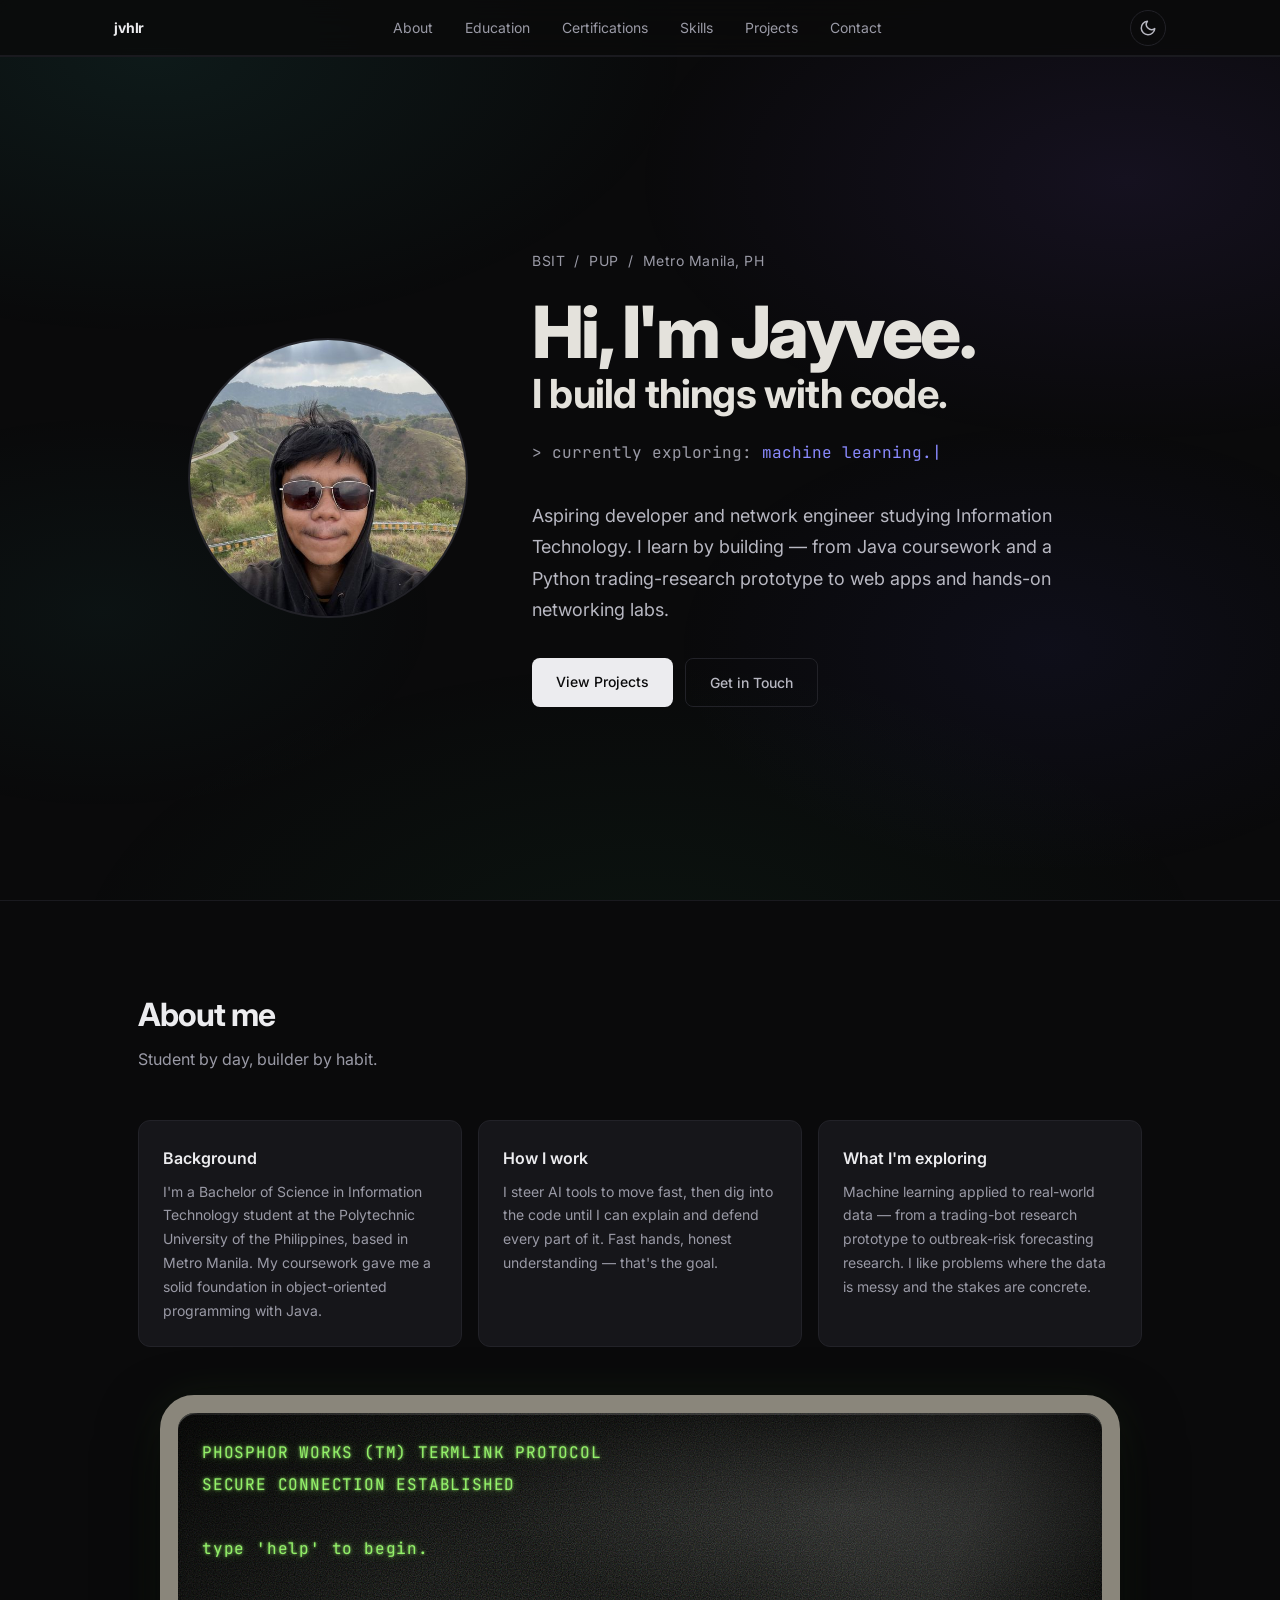
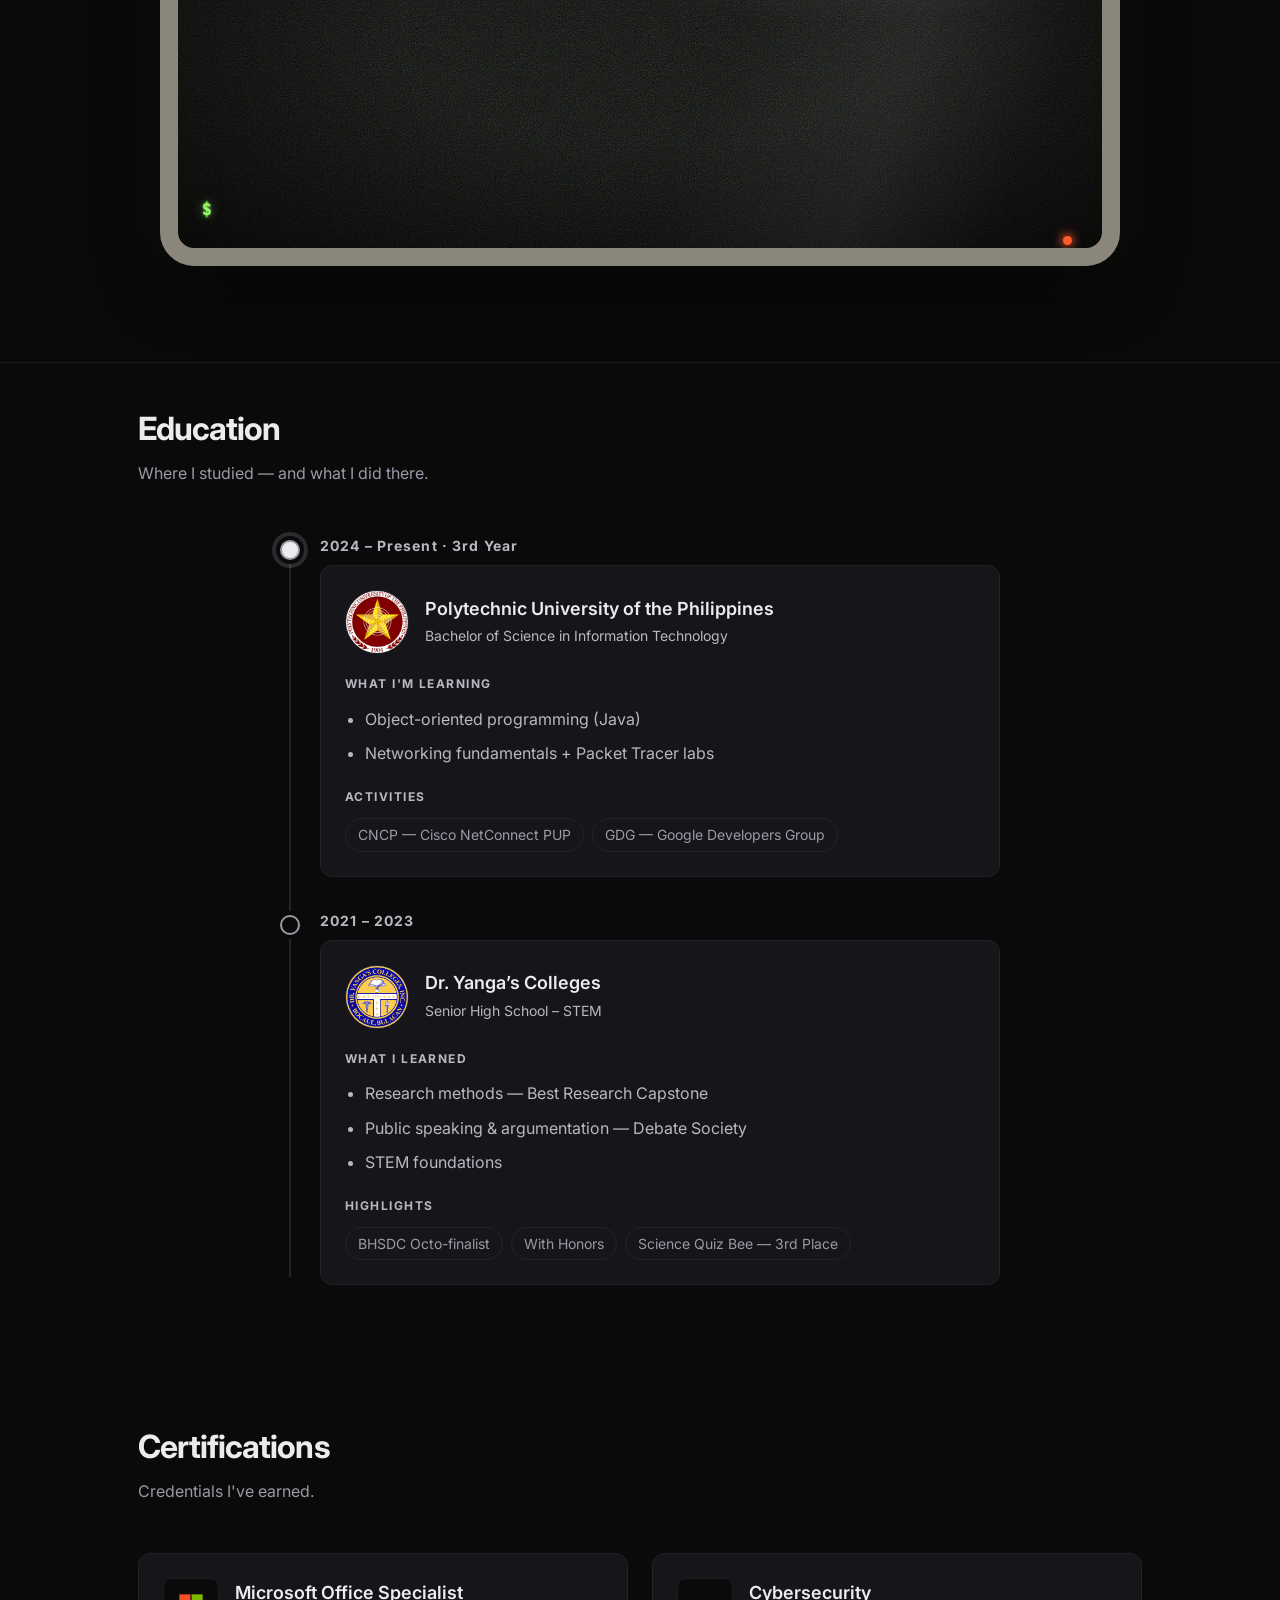
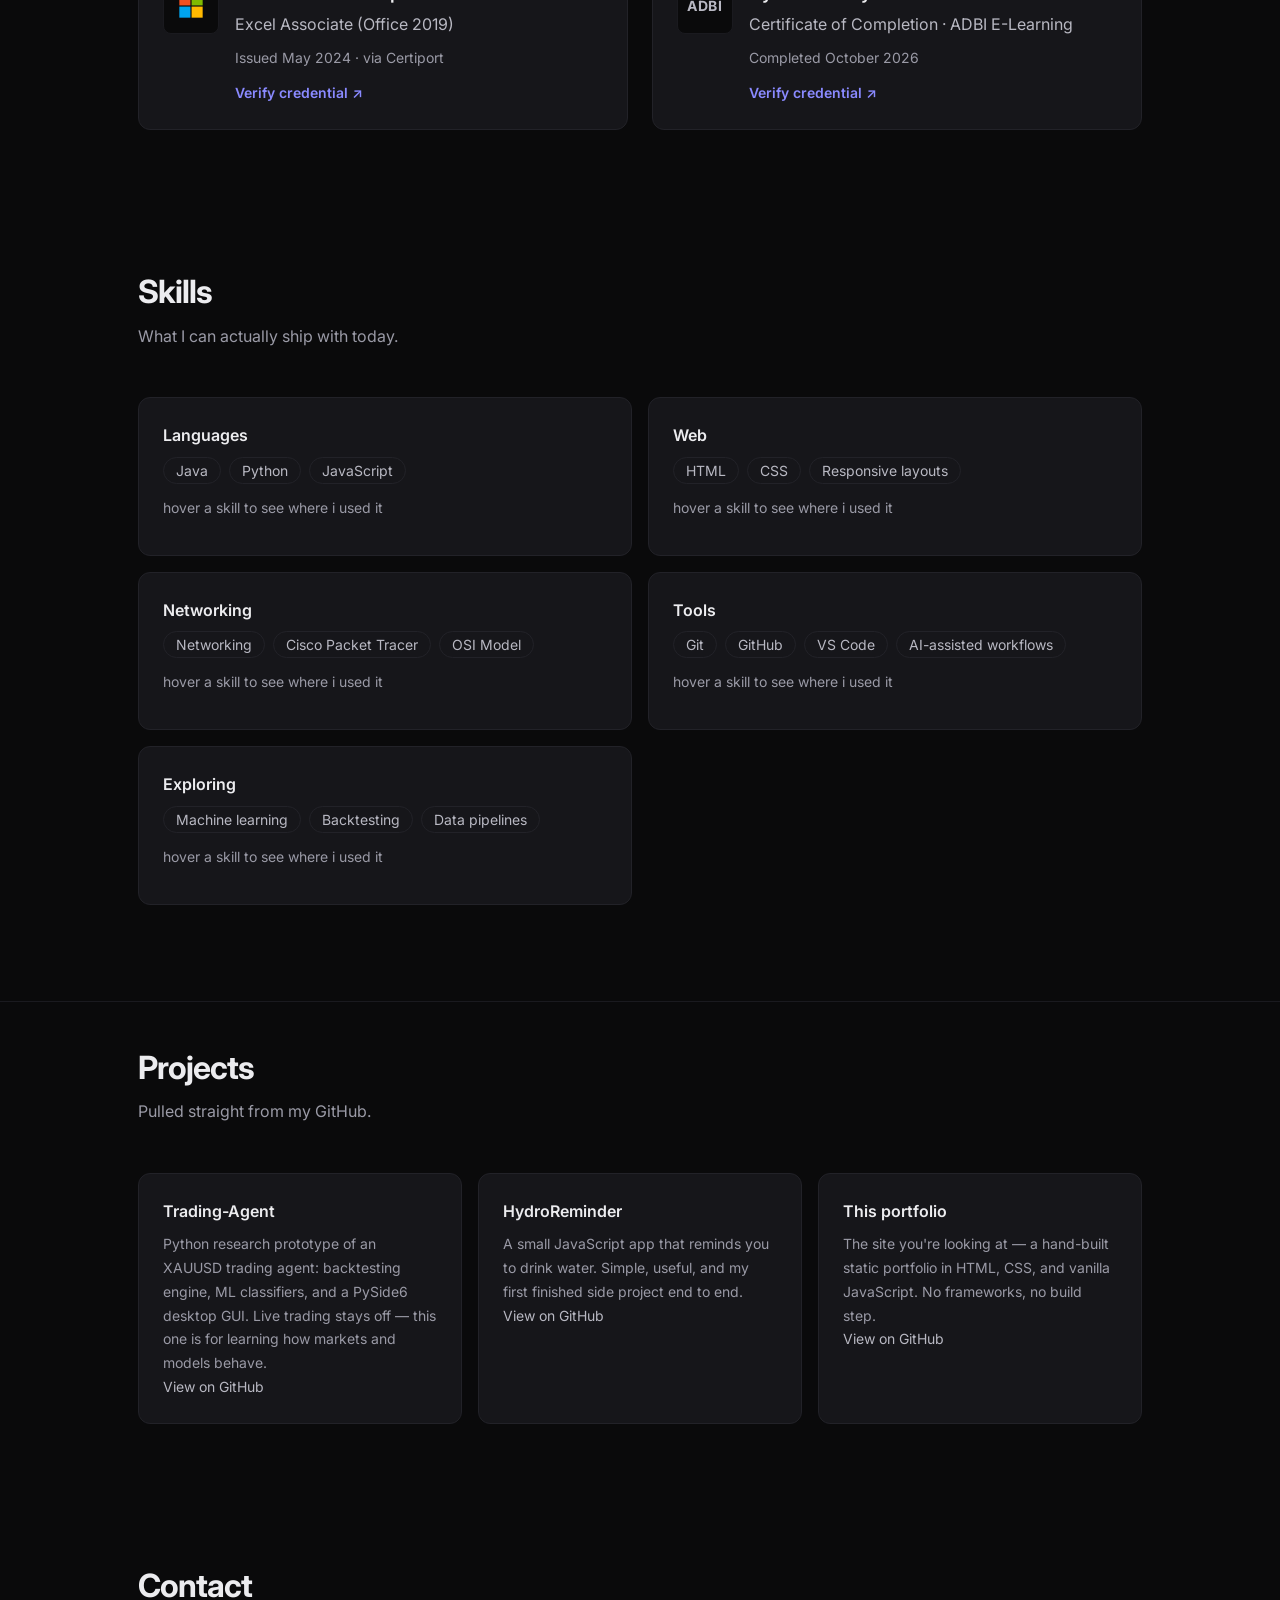
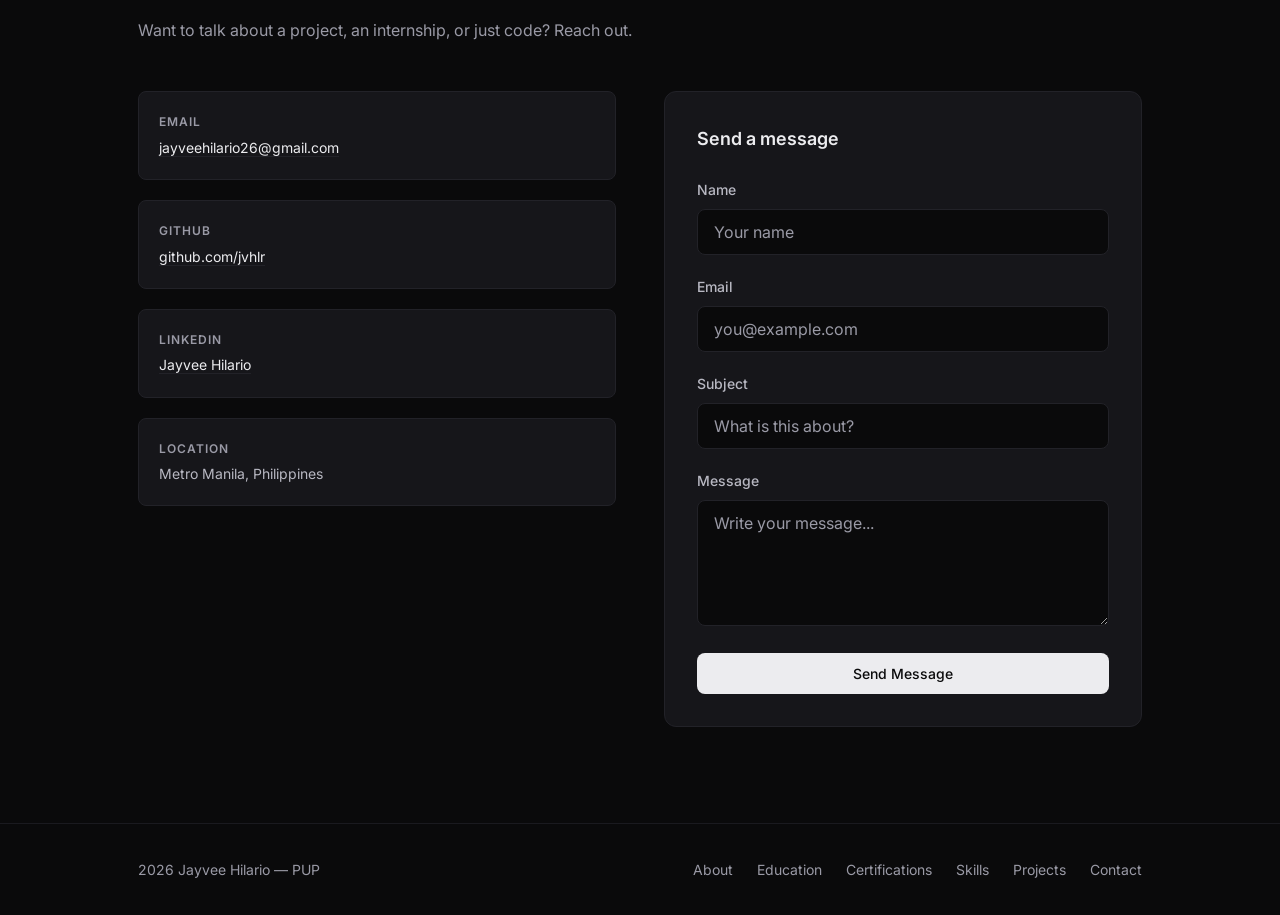
==== commit 37be8a86: "Portfolio: remove DSA line from education (felt out of place)" ====
--- a/index.html
+++ b/index.html
@@ -154,7 +154,6 @@
               <ul class="timeline__list">
                 <li>Object-oriented programming (Java)</li>
                 <li>Networking fundamentals + Packet Tracer labs</li>
-                <li>Data structures &amp; algorithms</li>
               </ul>
               <h4 class="timeline__subhead">Activities</h4>
               <ul class="timeline__tags">
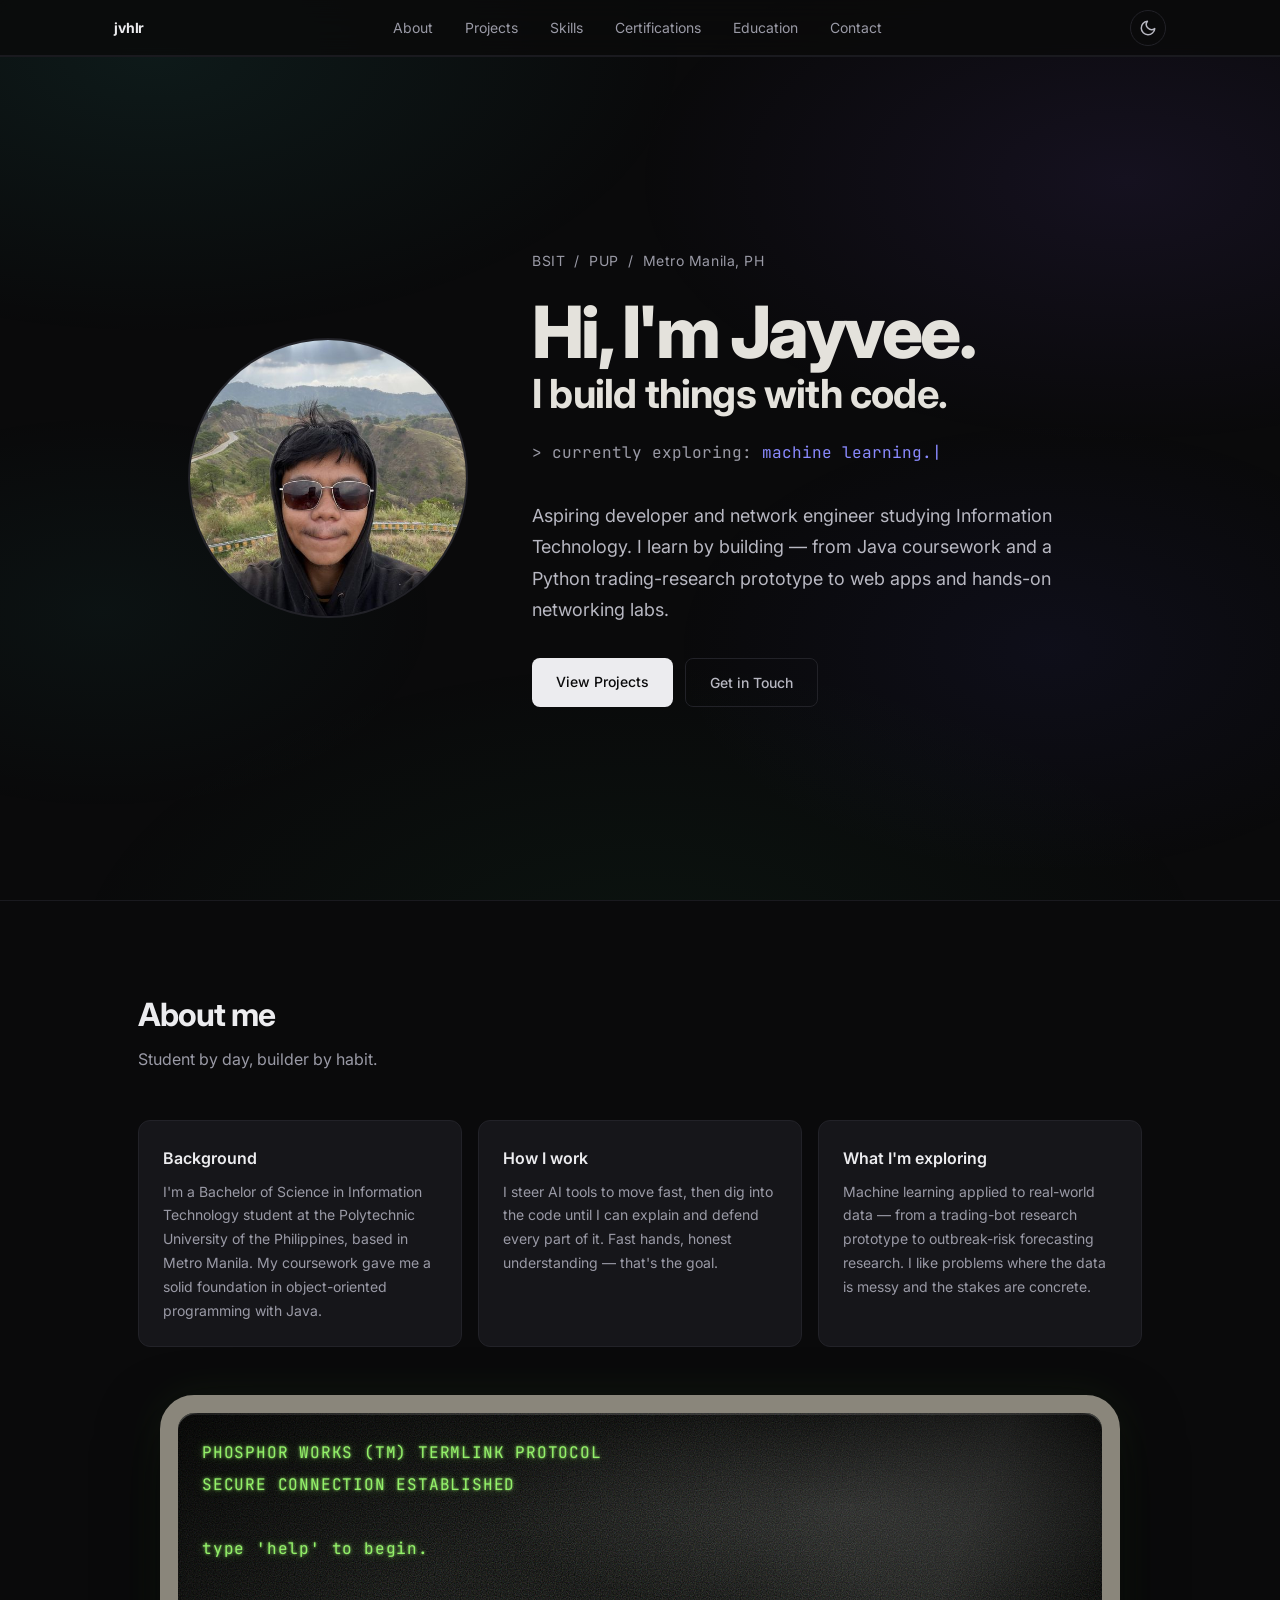
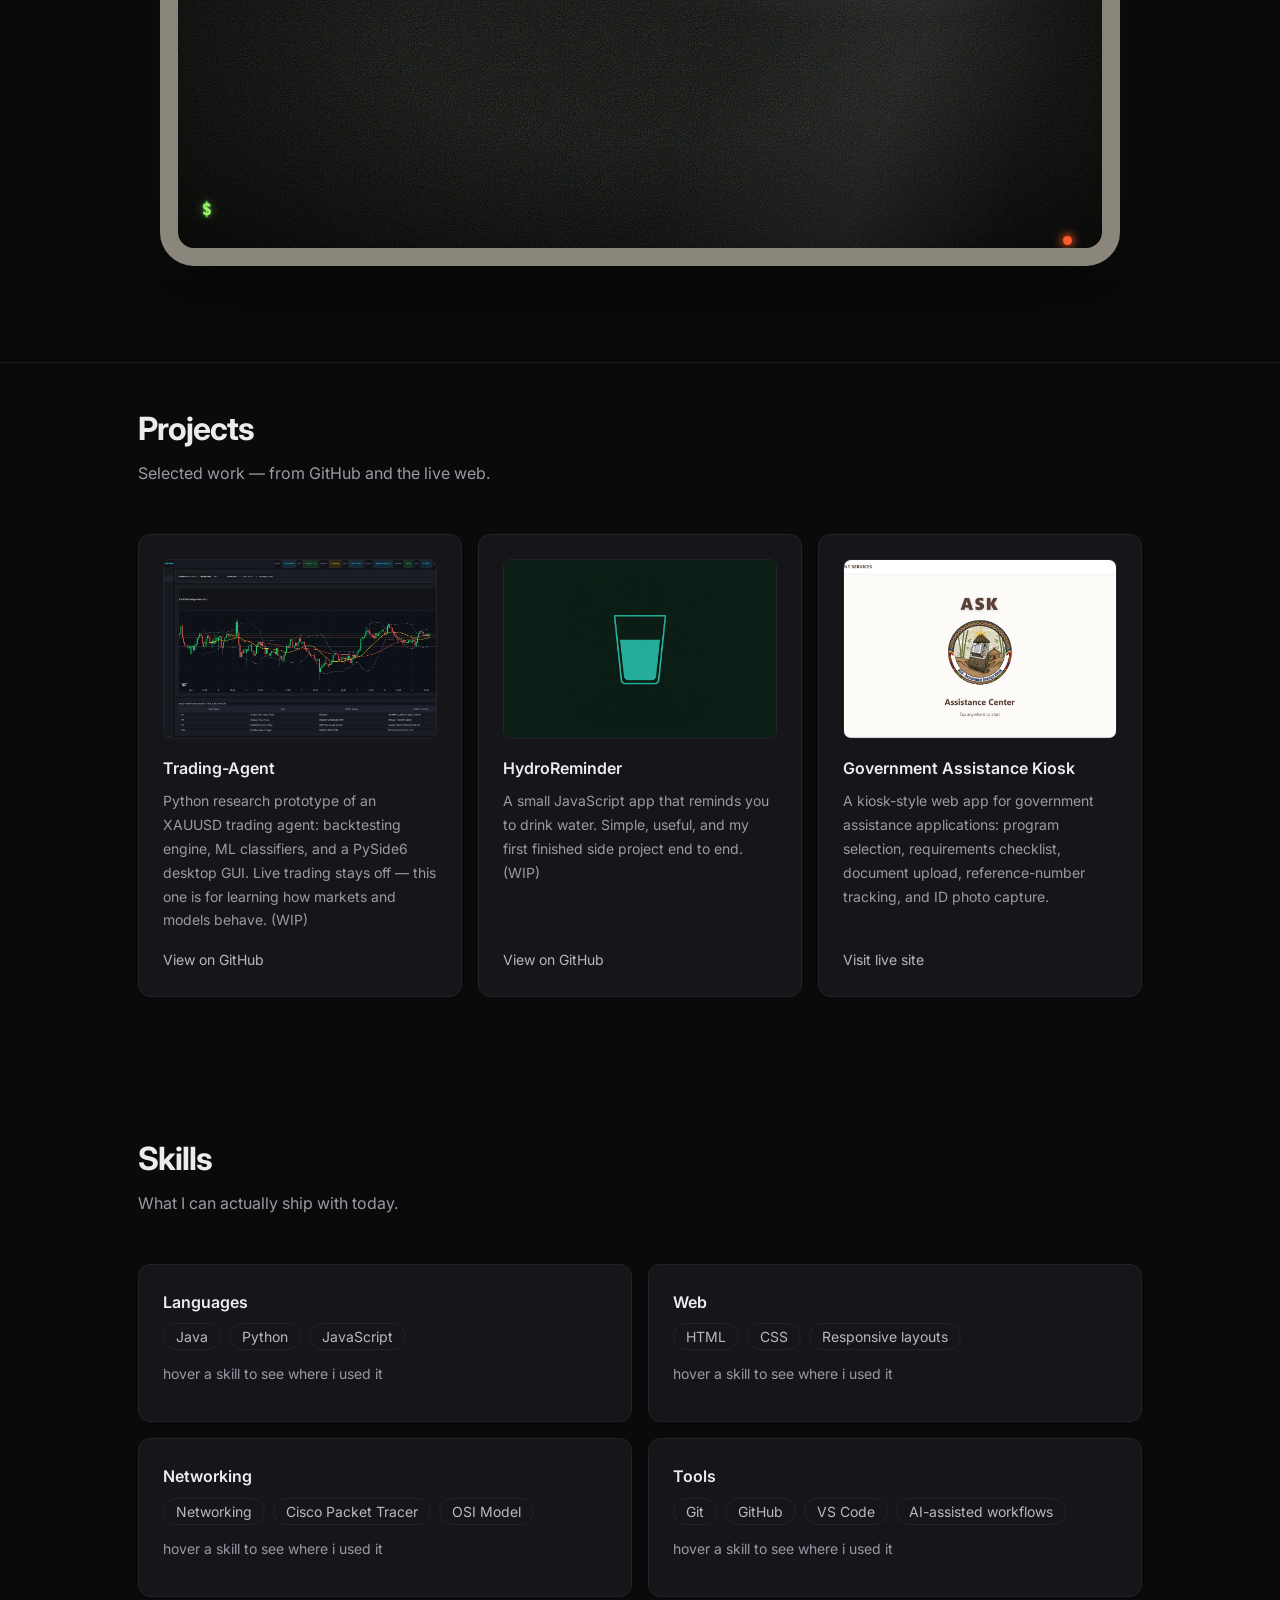
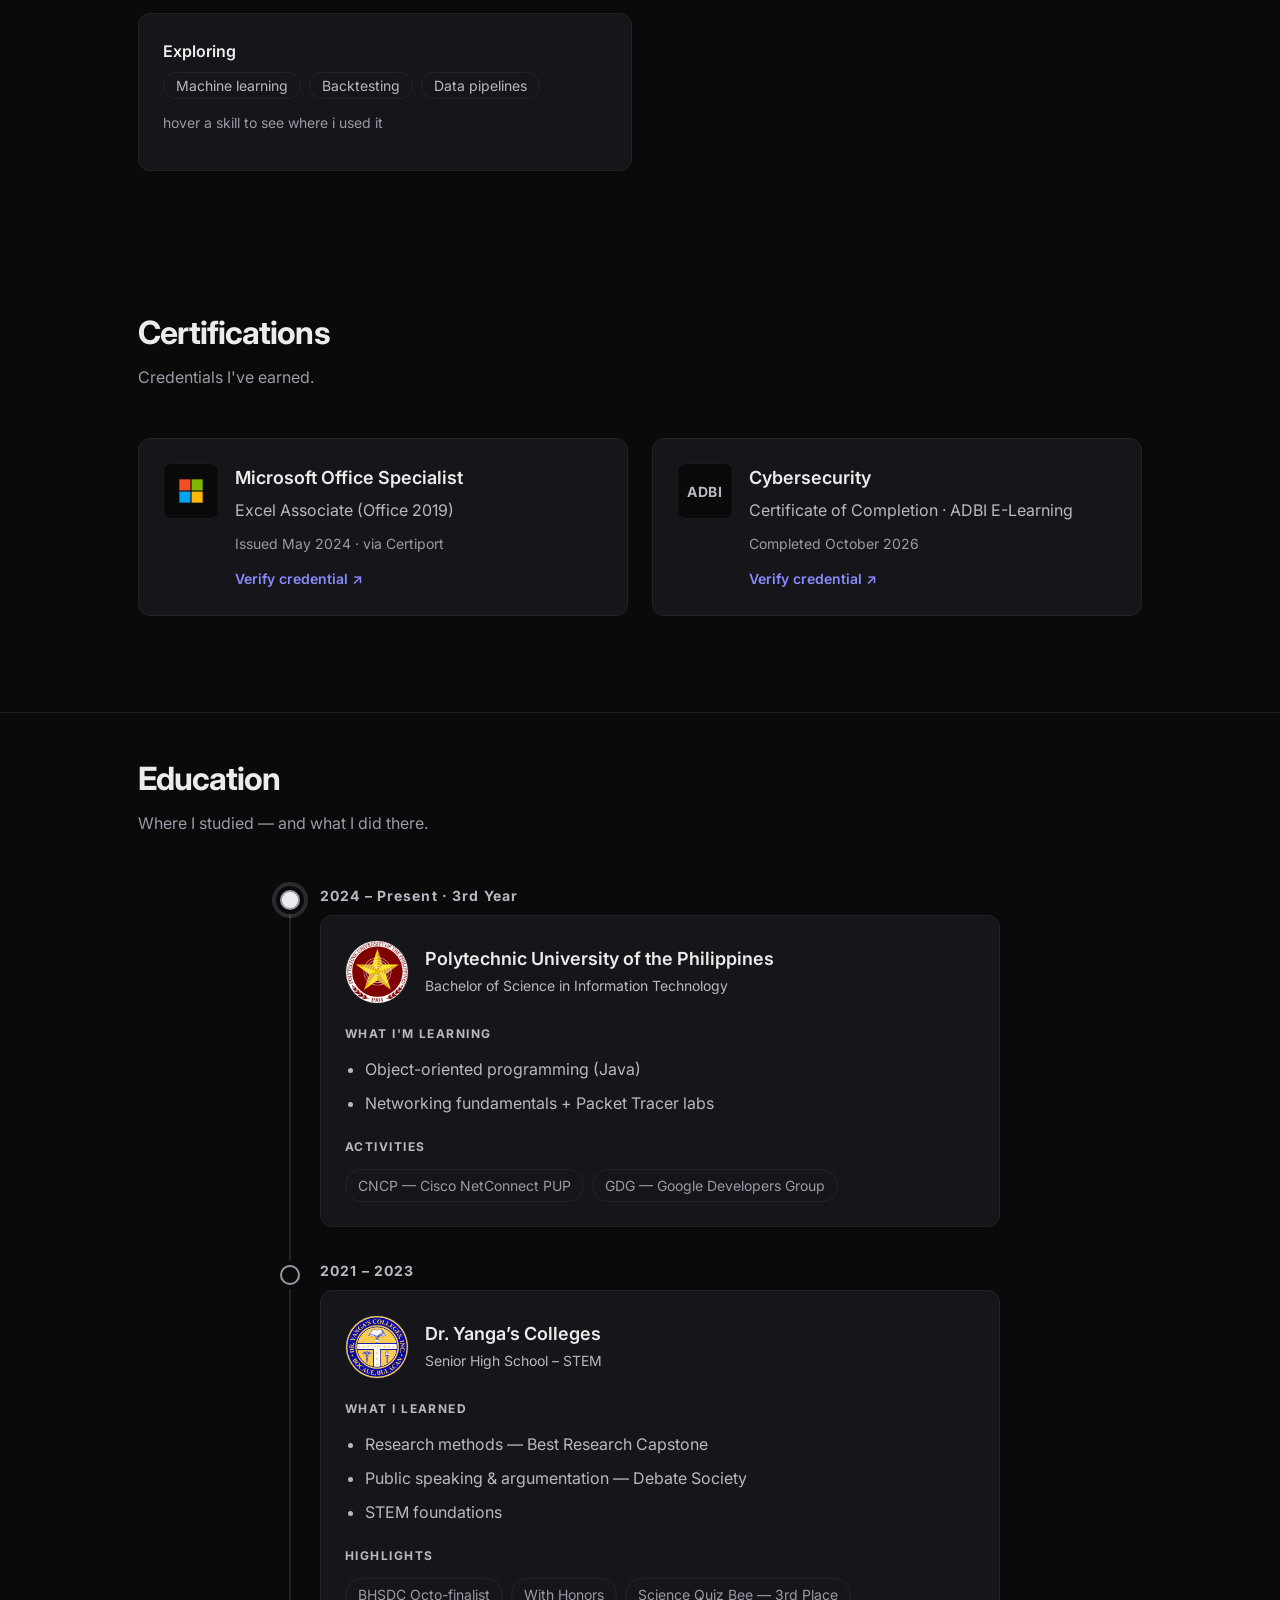
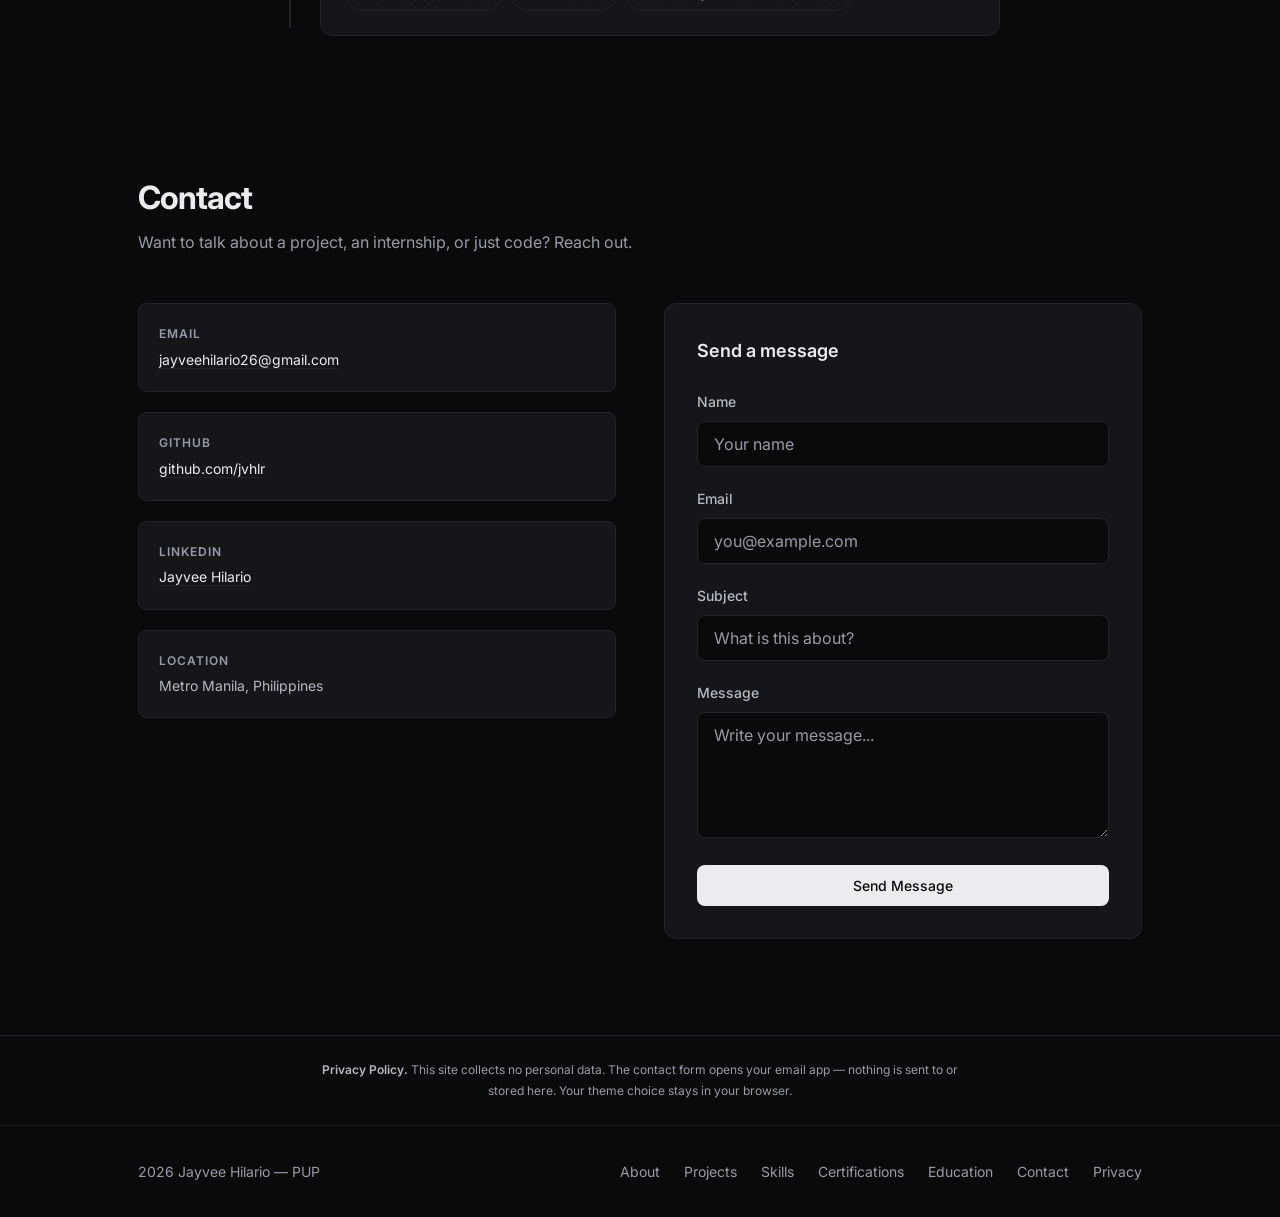
==== commit 9880d967: "feat: update portfolio with new projects, assets, and restructured sections" ====
--- a/index.html
+++ b/index.html
@@ -23,10 +23,10 @@
       <button class="nav__toggle" aria-label="Toggle menu">Menu</button>
       <ul class="nav__links">
         <li><a href="#about" class="nav__link">About</a></li>
+        <li><a href="#projects" class="nav__link">Projects</a></li>
+        <li><a href="#skills" class="nav__link">Skills</a></li>
+        <li><a href="#certifications" class="nav__link">Certifications</a></li>
         <li><a href="#education" class="nav__link">Education</a></li>
-        <li><a href="#certifications" class="nav__link">Certifications</a></li>
-        <li><a href="#skills" class="nav__link">Skills</a></li>
-        <li><a href="#projects" class="nav__link">Projects</a></li>
         <li><a href="#contact" class="nav__link">Contact</a></li>
       </ul>
       <button type="button" id="theme-toggle" class="theme-toggle" aria-label="Toggle light and dark mode">
@@ -126,6 +126,156 @@
             <span class="terminal__prompt">$</span>
             <input type="text" id="terminal-input" class="terminal__input" autocomplete="off" autocapitalize="off" spellcheck="false" aria-label="Type a terminal command">
           </div>
+        </div>
+      </div>
+    </section>
+
+    <!-- ═══ PROJECTS ═══ -->
+    <section class="section section--border" id="projects">
+      <div class="container">
+        <h2 class="section-title fade-in">Projects</h2>
+        <p class="section-subtitle fade-in">
+          Selected work — from GitHub and the live web.
+        </p>
+
+        <div class="features stagger" id="project-grid">
+          <article class="feature">
+            <img class="feature__thumb" src="img/trading-agent-gui.jpg" alt="Trading-Agent Market Chart screen" loading="lazy">
+            <h3 class="feature__title">Trading-Agent</h3>
+            <p class="feature__text">
+              Python research prototype of an XAUUSD trading agent: backtesting
+              engine, ML classifiers, and a PySide6 desktop GUI. Live trading
+              stays off — this one is for learning how markets and models
+              behave. (WIP)
+            </p>
+            <p class="feature__text">
+              <a href="https://github.com/jvhlr/Trading-Agent" target="_blank"
+                rel="noopener noreferrer">View on GitHub</a>
+            </p>
+          </article>
+
+          <article class="feature">
+            <img class="feature__thumb feature__thumb--icon" src="img/hydroreminder-icon.png" alt="HydroReminder app icon" loading="lazy">
+            <h3 class="feature__title">HydroReminder</h3>
+            <p class="feature__text">
+              A small JavaScript app that reminds you to drink water. Simple,
+              useful, and my first finished side project end to end. (WIP)
+            </p>
+            <p class="feature__text">
+              <a href="https://github.com/jvhlr/HydroReminder" target="_blank"
+                rel="noopener noreferrer">View on GitHub</a>
+            </p>
+          </article>
+
+          <article class="feature">
+            <img class="feature__thumb" src="img/kiosk-gui.jpg" alt="Government Assistance Kiosk welcome screen" loading="lazy">
+            <h3 class="feature__title">Government Assistance Kiosk</h3>
+            <p class="feature__text">
+              A kiosk-style web app for government assistance applications:
+              program selection, requirements checklist, document upload,
+              reference-number tracking, and ID photo capture.
+            </p>
+            <p class="feature__text">
+              <a href="https://kioskkk.netlify.app/" target="_blank"
+                rel="noopener noreferrer">Visit live site</a>
+            </p>
+          </article>
+        </div>
+      </div>
+    </section>
+
+    <!-- ═══ SKILLS ═══ -->
+    <section class="section" id="skills">
+      <div class="container">
+        <h2 class="section-title fade-in">Skills</h2>
+        <p class="section-subtitle fade-in">
+          What I can actually ship with today.
+        </p>
+
+        <div class="features features--four stagger">
+          <article class="feature">
+            <h3 class="feature__title">Languages</h3>
+            <div class="skill-chips">
+              <button type="button" class="skill-chip" data-used="OOP coursework in Java">Java</button>
+              <button type="button" class="skill-chip" data-used="Trading-Agent research prototype">Python</button>
+              <button type="button" class="skill-chip" data-used="HydroReminder and this site">JavaScript</button>
+            </div>
+            <p class="feature__text skill-used">hover a skill to see where i used it</p>
+          </article>
+
+          <article class="feature">
+            <h3 class="feature__title">Web</h3>
+            <div class="skill-chips">
+              <button type="button" class="skill-chip" data-used="this portfolio, hand-written">HTML</button>
+              <button type="button" class="skill-chip" data-used="this portfolio's dark theme">CSS</button>
+              <button type="button" class="skill-chip" data-used="this portfolio, mobile included">Responsive layouts</button>
+            </div>
+            <p class="feature__text skill-used">hover a skill to see where i used it</p>
+          </article>
+
+          <article class="feature">
+            <h3 class="feature__title">Networking</h3>
+            <div class="skill-chips">
+              <button type="button" class="skill-chip" data-used="CNCP — Cisco NetConnect PUP">Networking</button>
+              <button type="button" class="skill-chip" data-used="network labs and simulations in CNCP">Cisco Packet Tracer</button>
+              <button type="button" class="skill-chip" data-used="networking fundamentals, CNCP">OSI Model</button>
+            </div>
+            <p class="feature__text skill-used">hover a skill to see where i used it</p>
+          </article>
+
+          <article class="feature">
+            <h3 class="feature__title">Tools</h3>
+            <div class="skill-chips">
+              <button type="button" class="skill-chip" data-used="version control on every project">Git</button>
+              <button type="button" class="skill-chip" data-used="where all my code lives">GitHub</button>
+              <button type="button" class="skill-chip" data-used="daily driver">VS Code</button>
+              <button type="button" class="skill-chip" data-used="how i move fast, then verify">AI-assisted workflows</button>
+            </div>
+            <p class="feature__text skill-used">hover a skill to see where i used it</p>
+          </article>
+
+          <article class="feature">
+            <h3 class="feature__title">Exploring</h3>
+            <div class="skill-chips">
+              <button type="button" class="skill-chip" data-used="Trading-Agent classifiers">Machine learning</button>
+              <button type="button" class="skill-chip" data-used="Trading-Agent backtest engine">Backtesting</button>
+              <button type="button" class="skill-chip" data-used="collectors and stores in Trading-Agent">Data pipelines</button>
+            </div>
+            <p class="feature__text skill-used">hover a skill to see where i used it</p>
+          </article>
+        </div>
+      </div>
+    </section>
+
+    <!-- ═══ CERTIFICATIONS ═══ -->
+    <section class="section" id="certifications">
+      <div class="container">
+        <h2 class="section-title fade-in">Certifications</h2>
+        <p class="section-subtitle fade-in">
+          Credentials I&apos;ve earned.
+        </p>
+
+        <div class="cert-grid stagger">
+          <article class="cert-card">
+            <span class="cert-logo" aria-hidden="true">
+              <svg width="28" height="28" viewBox="0 0 24 24" aria-hidden="true"><rect x="2" y="2" width="9.5" height="9.5" fill="#f25022"/><rect x="12.5" y="2" width="9.5" height="9.5" fill="#7fba00"/><rect x="2" y="12.5" width="9.5" height="9.5" fill="#00a4ef"/><rect x="12.5" y="12.5" width="9.5" height="9.5" fill="#ffb900"/></svg>
+            </span>
+            <div class="cert-card__text">
+              <h3 class="cert-card__title">Microsoft Office Specialist</h3>
+              <p class="cert-card__detail">Excel Associate (Office 2019)</p>
+              <p class="cert-card__meta">Issued May 2024 &middot; via Certiport</p>
+              <a class="cert-card__verify" href="https://www.credly.com/badges/d2aabe0f-3e57-462a-8a1d-1a40502e9721/public_url" target="_blank" rel="noopener">Verify credential &#8599;</a>
+            </div>
+          </article>
+          <article class="cert-card">
+            <span class="cert-logo cert-logo--text" aria-hidden="true">ADBI</span>
+            <div class="cert-card__text">
+              <h3 class="cert-card__title">Cybersecurity</h3>
+              <p class="cert-card__detail">Certificate of Completion &middot; ADBI E-Learning</p>
+              <p class="cert-card__meta">Completed October 2026</p>
+              <a class="cert-card__verify" href="https://elearning-adbi.org/certificate-verifier/?&amp;code=205833-179-130-6940" target="_blank" rel="noopener">Verify credential &#8599;</a>
+            </div>
+          </article>
         </div>
       </div>
     </section>
@@ -192,153 +342,7 @@
       </div>
     </section>
 
-<!-- ═══ CERTIFICATIONS ═══ -->
-    <section class="section" id="certifications">
-      <div class="container">
-        <h2 class="section-title fade-in">Certifications</h2>
-        <p class="section-subtitle fade-in">
-          Credentials I&apos;ve earned.
-        </p>
-
-        <div class="cert-grid stagger">
-          <article class="cert-card">
-            <span class="cert-logo" aria-hidden="true">
-              <svg width="28" height="28" viewBox="0 0 24 24" aria-hidden="true"><rect x="2" y="2" width="9.5" height="9.5" fill="#f25022"/><rect x="12.5" y="2" width="9.5" height="9.5" fill="#7fba00"/><rect x="2" y="12.5" width="9.5" height="9.5" fill="#00a4ef"/><rect x="12.5" y="12.5" width="9.5" height="9.5" fill="#ffb900"/></svg>
-            </span>
-            <div class="cert-card__text">
-              <h3 class="cert-card__title">Microsoft Office Specialist</h3>
-              <p class="cert-card__detail">Excel Associate (Office 2019)</p>
-              <p class="cert-card__meta">Issued May 2024 &middot; via Certiport</p>
-              <a class="cert-card__verify" href="https://www.credly.com/badges/d2aabe0f-3e57-462a-8a1d-1a40502e9721/public_url" target="_blank" rel="noopener">Verify credential &#8599;</a>
-            </div>
-          </article>
-          <article class="cert-card">
-            <span class="cert-logo cert-logo--text" aria-hidden="true">ADBI</span>
-            <div class="cert-card__text">
-              <h3 class="cert-card__title">Cybersecurity</h3>
-              <p class="cert-card__detail">Certificate of Completion &middot; ADBI E-Learning</p>
-              <p class="cert-card__meta">Completed October 2026</p>
-              <a class="cert-card__verify" href="https://elearning-adbi.org/certificate-verifier/?&amp;code=205833-179-130-6940" target="_blank" rel="noopener">Verify credential &#8599;</a>
-            </div>
-          </article>
-        </div>
-      </div>
-    </section>
-
-    <!-- ═══ SKILLS ═══ -->
-    <section class="section" id="skills">
-      <div class="container">
-        <h2 class="section-title fade-in">Skills</h2>
-        <p class="section-subtitle fade-in">
-          What I can actually ship with today.
-        </p>
-
-        <div class="features features--four stagger">
-          <article class="feature">
-            <h3 class="feature__title">Languages</h3>
-            <div class="skill-chips">
-              <button type="button" class="skill-chip" data-used="OOP coursework in Java">Java</button>
-              <button type="button" class="skill-chip" data-used="Trading-Agent research prototype">Python</button>
-              <button type="button" class="skill-chip" data-used="HydroReminder and this site">JavaScript</button>
-            </div>
-            <p class="feature__text skill-used">hover a skill to see where i used it</p>
-          </article>
-
-          <article class="feature">
-            <h3 class="feature__title">Web</h3>
-            <div class="skill-chips">
-              <button type="button" class="skill-chip" data-used="this portfolio, hand-written">HTML</button>
-              <button type="button" class="skill-chip" data-used="this portfolio's dark theme">CSS</button>
-              <button type="button" class="skill-chip" data-used="this portfolio, mobile included">Responsive layouts</button>
-            </div>
-            <p class="feature__text skill-used">hover a skill to see where i used it</p>
-          </article>
-
-          <article class="feature">
-            <h3 class="feature__title">Networking</h3>
-            <div class="skill-chips">
-              <button type="button" class="skill-chip" data-used="CNCP — Cisco NetConnect PUP">Networking</button>
-              <button type="button" class="skill-chip" data-used="network labs and simulations in CNCP">Cisco Packet Tracer</button>
-              <button type="button" class="skill-chip" data-used="networking fundamentals, CNCP">OSI Model</button>
-            </div>
-            <p class="feature__text skill-used">hover a skill to see where i used it</p>
-          </article>
-
-          <article class="feature">
-            <h3 class="feature__title">Tools</h3>
-            <div class="skill-chips">
-              <button type="button" class="skill-chip" data-used="version control on every project">Git</button>
-              <button type="button" class="skill-chip" data-used="where all my code lives">GitHub</button>
-              <button type="button" class="skill-chip" data-used="daily driver">VS Code</button>
-              <button type="button" class="skill-chip" data-used="how i move fast, then verify">AI-assisted workflows</button>
-            </div>
-            <p class="feature__text skill-used">hover a skill to see where i used it</p>
-          </article>
-
-          <article class="feature">
-            <h3 class="feature__title">Exploring</h3>
-            <div class="skill-chips">
-              <button type="button" class="skill-chip" data-used="Trading-Agent classifiers">Machine learning</button>
-              <button type="button" class="skill-chip" data-used="Trading-Agent backtest engine">Backtesting</button>
-              <button type="button" class="skill-chip" data-used="collectors and stores in Trading-Agent">Data pipelines</button>
-            </div>
-            <p class="feature__text skill-used">hover a skill to see where i used it</p>
-          </article>
-        </div>
-      </div>
-    </section>
-
-    <!-- ═══ PROJECTS ═══ -->
-    <section class="section section--border" id="projects">
-      <div class="container">
-        <h2 class="section-title fade-in">Projects</h2>
-        <p class="section-subtitle fade-in">
-          Pulled straight from my GitHub.
-        </p>
-
-        <div class="features stagger" id="project-grid">
-          <article class="feature">
-            <h3 class="feature__title">Trading-Agent</h3>
-            <p class="feature__text">
-              Python research prototype of an XAUUSD trading agent: backtesting
-              engine, ML classifiers, and a PySide6 desktop GUI. Live trading
-              stays off — this one is for learning how markets and models
-              behave.
-            </p>
-            <p class="feature__text">
-              <a href="https://github.com/jvhlr/Trading-Agent" target="_blank"
-                rel="noopener noreferrer">View on GitHub</a>
-            </p>
-          </article>
-
-          <article class="feature">
-            <h3 class="feature__title">HydroReminder</h3>
-            <p class="feature__text">
-              A small JavaScript app that reminds you to drink water. Simple,
-              useful, and my first finished side project end to end.
-            </p>
-            <p class="feature__text">
-              <a href="https://github.com/jvhlr/HydroReminder" target="_blank"
-                rel="noopener noreferrer">View on GitHub</a>
-            </p>
-          </article>
-
-          <article class="feature">
-            <h3 class="feature__title">This portfolio</h3>
-            <p class="feature__text">
-              The site you're looking at — a hand-built static portfolio in
-              HTML, CSS, and vanilla JavaScript. No frameworks, no build step.
-            </p>
-            <p class="feature__text">
-              <a href="https://github.com/jvhlr/OOP-Portfolio-Website" target="_blank"
-                rel="noopener noreferrer">View on GitHub</a>
-            </p>
-          </article>
-        </div>
-      </div>
-    </section>
-
-    <!-- ═══ CONTACT ═══ -->
+<!-- ═══ CONTACT ═══ -->
     <section class="section" id="contact">
       <div class="container">
         <h2 class="section-title fade-in">Contact</h2>
@@ -414,6 +418,13 @@
     </section>
 
   </main>
+
+  <!-- ═══ PRIVACY POLICY ═══ -->
+  <section class="privacy" id="privacy">
+    <div class="container">
+      <p class="privacy__text"><strong>Privacy Policy.</strong> This site collects no personal data. The contact form opens your email app &mdash; nothing is sent to or stored here. Your theme choice stays in your browser.</p>
+    </div>
+  </section>
 
   <!-- ═══ FOOTER ═══ -->
   <footer class="footer">
@@ -422,11 +433,12 @@
         <p class="footer__text">2026 Jayvee Hilario — PUP</p>
         <ul class="footer__links">
           <li><a href="#about" class="footer__link">About</a></li>
+          <li><a href="#projects" class="footer__link">Projects</a></li>
+          <li><a href="#skills" class="footer__link">Skills</a></li>
+          <li><a href="#certifications" class="footer__link">Certifications</a></li>
           <li><a href="#education" class="footer__link">Education</a></li>
-          <li><a href="#certifications" class="footer__link">Certifications</a></li>
-          <li><a href="#skills" class="footer__link">Skills</a></li>
-          <li><a href="#projects" class="footer__link">Projects</a></li>
           <li><a href="#contact" class="footer__link">Contact</a></li>
+          <li><a href="#privacy" class="footer__link">Privacy</a></li>
         </ul>
       </div>
     </div>
--- a/css/styles.css
+++ b/css/styles.css
@@ -1319,6 +1319,34 @@
   border: 1px solid var(--border);
   border-radius: var(--radius-lg);
   transition: border-color var(--transition);
+}
+
+/* project cards: links sit at the bottom-left */
+#project-grid .feature {
+  display: flex;
+  flex-direction: column;
+}
+
+#project-grid .feature > p:last-child {
+  margin-top: auto;
+  padding-top: var(--sp-4);
+}
+
+.feature__thumb {
+  display: block;
+  width: 100%;
+  height: 180px;
+  object-fit: cover;
+  object-position: top;
+  border-radius: var(--radius);
+  border: 1px solid var(--border);
+  margin-bottom: var(--sp-4);
+}
+
+.feature__thumb--icon {
+  object-fit: contain;
+  padding: 16px;
+  background: #0C1D15;
 }
 
 .feature:hover {
@@ -2132,6 +2160,28 @@
 }
 
 /* ============================================================
+   PRIVACY POLICY (tiny centered note below Contact)
+   ============================================================ */
+.privacy {
+  border-top: 1px solid var(--border);
+  padding: var(--sp-6) 0;
+  text-align: center;
+}
+
+.privacy__text {
+  max-width: 640px;
+  margin: 0 auto;
+  color: var(--text-muted);
+  font-size: var(--text-xs);
+  line-height: 1.7;
+}
+
+.privacy__text strong {
+  color: var(--text-secondary);
+  font-weight: 600;
+}
+
+/* ============================================================
    28. CERTIFICATIONS
    ============================================================ */
 .cert-grid {
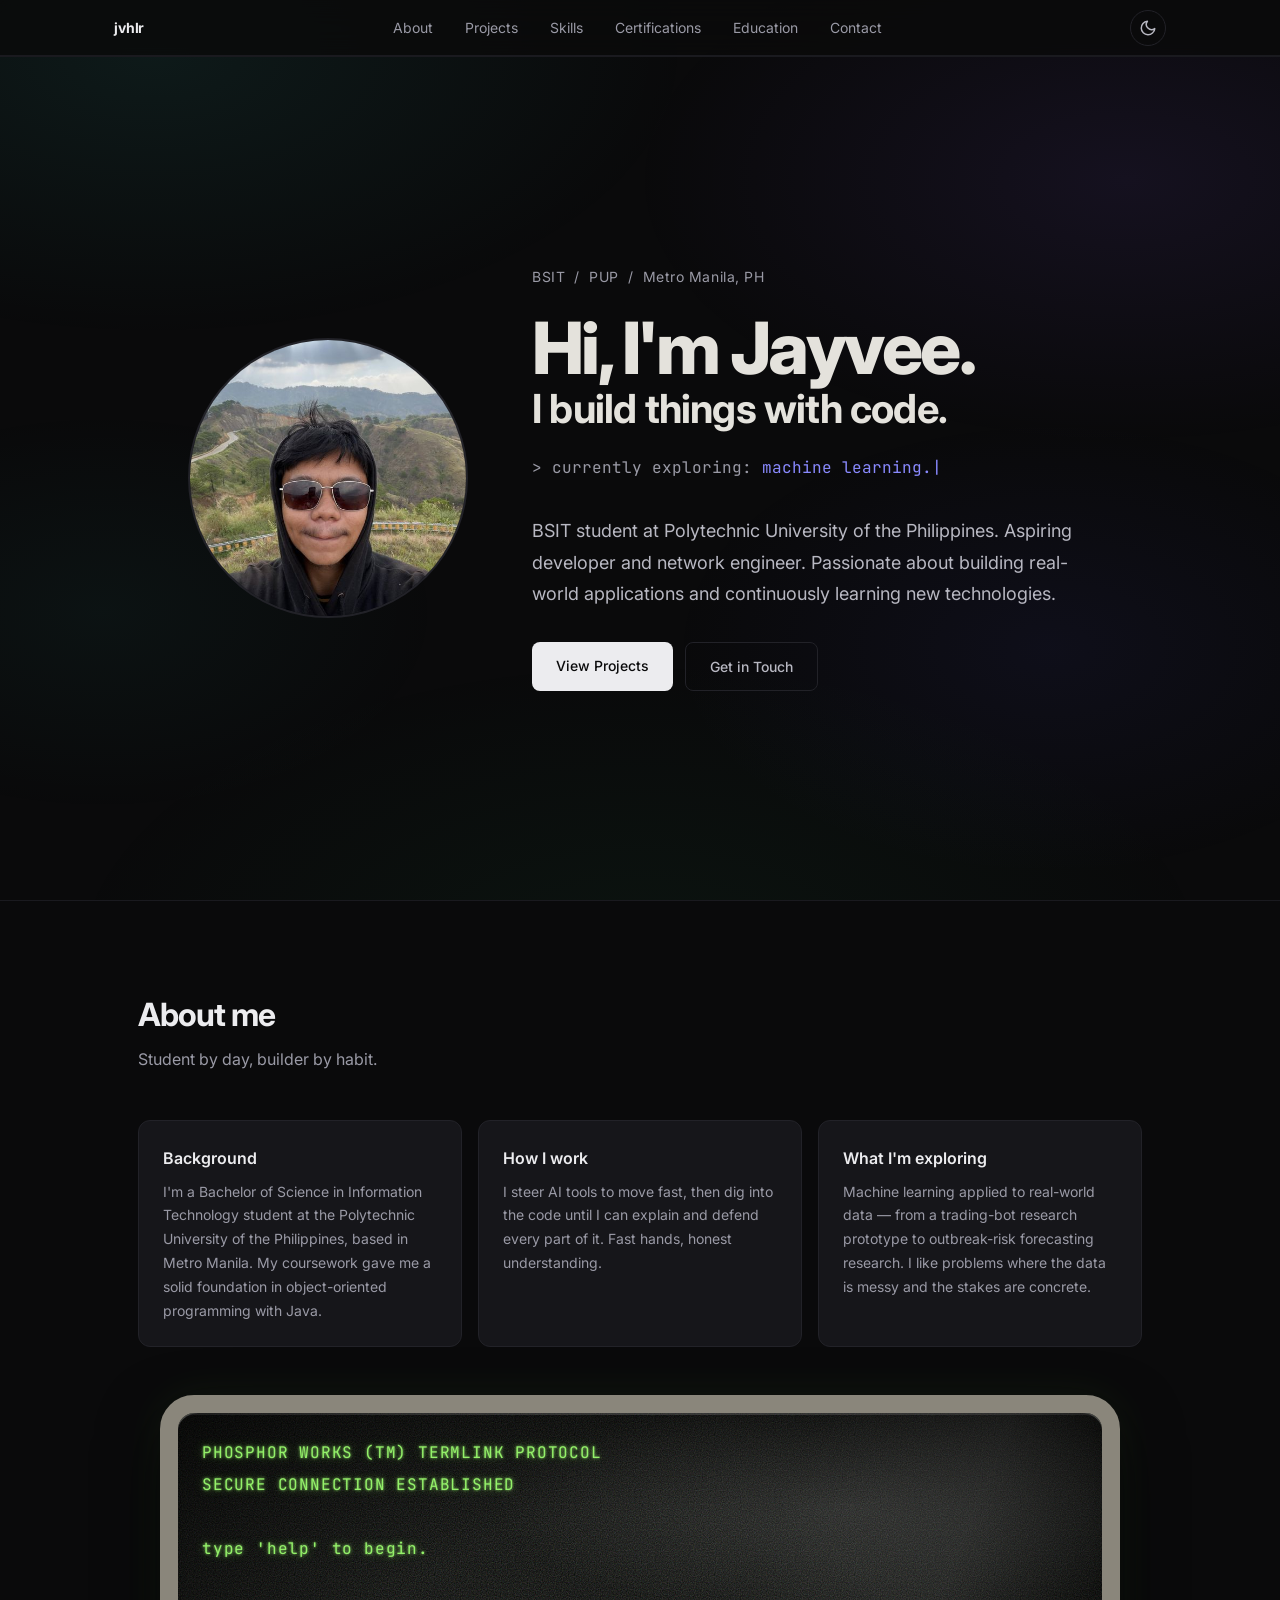
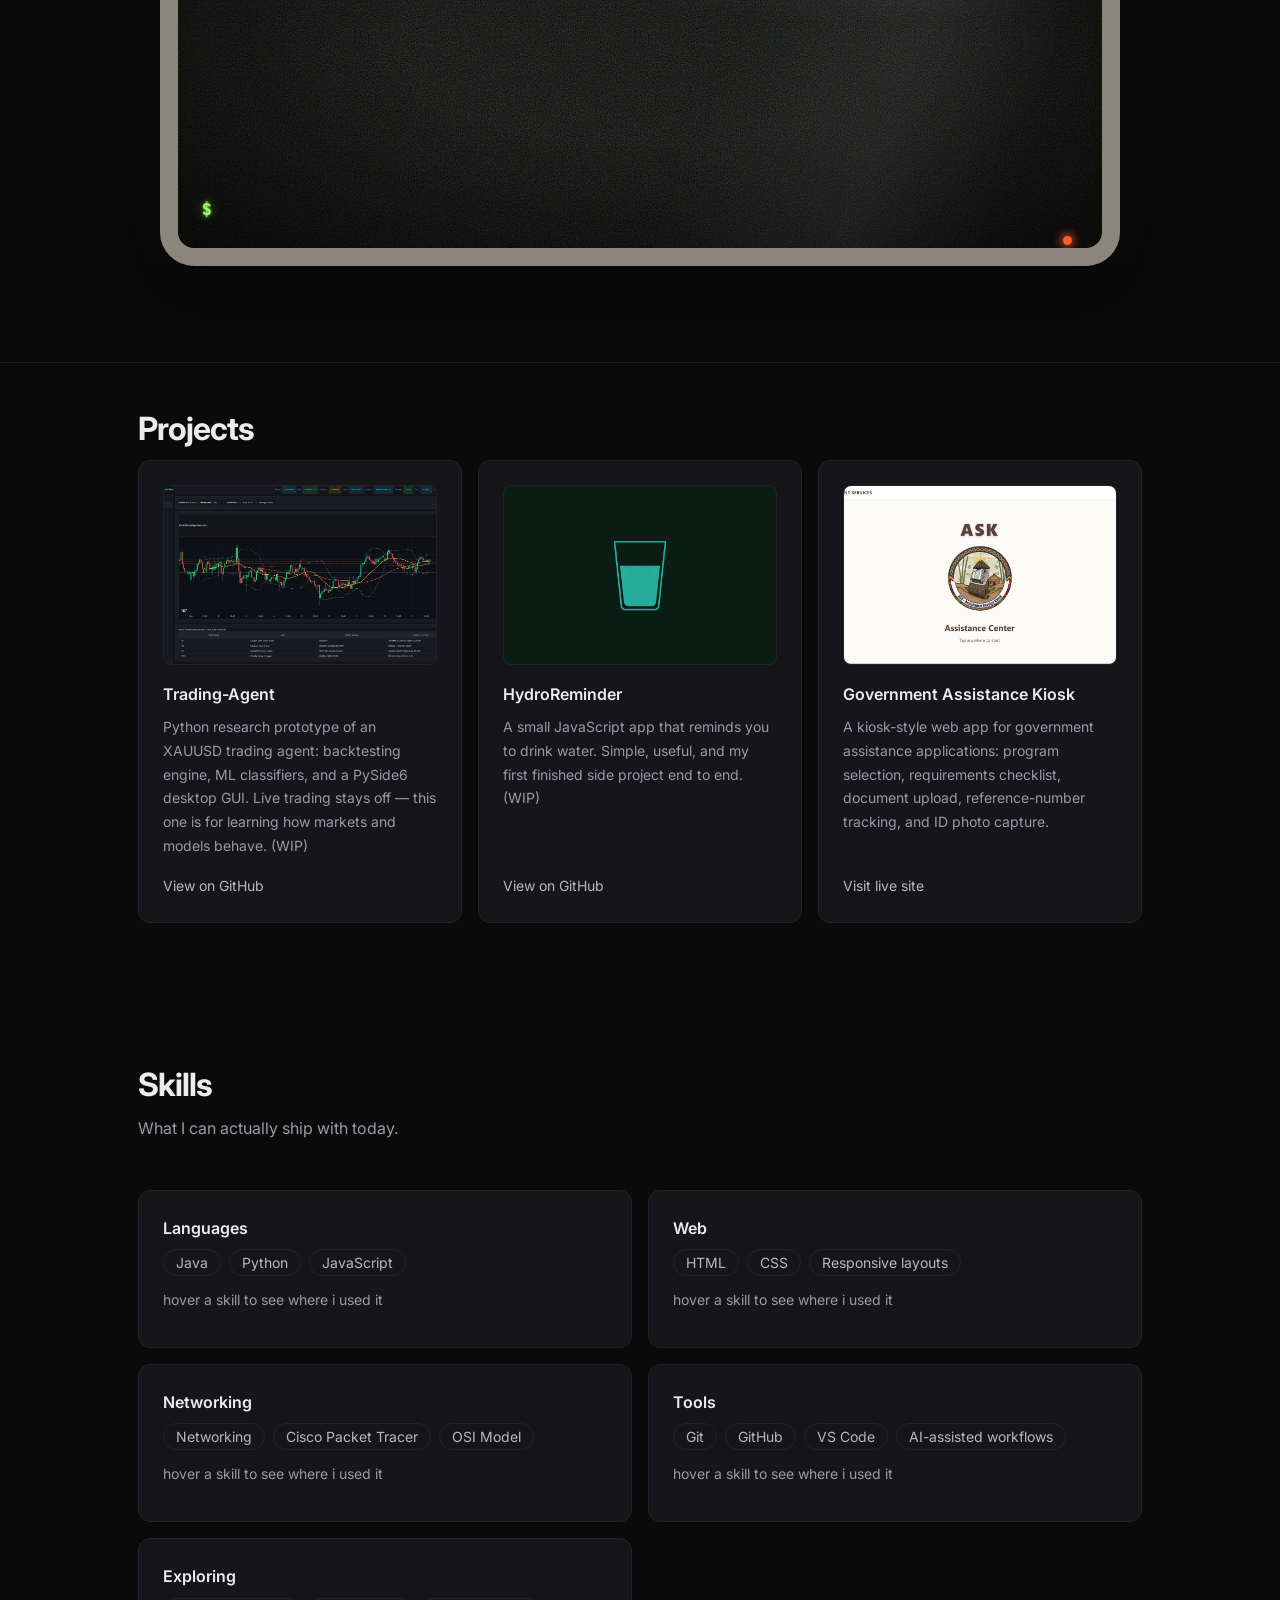
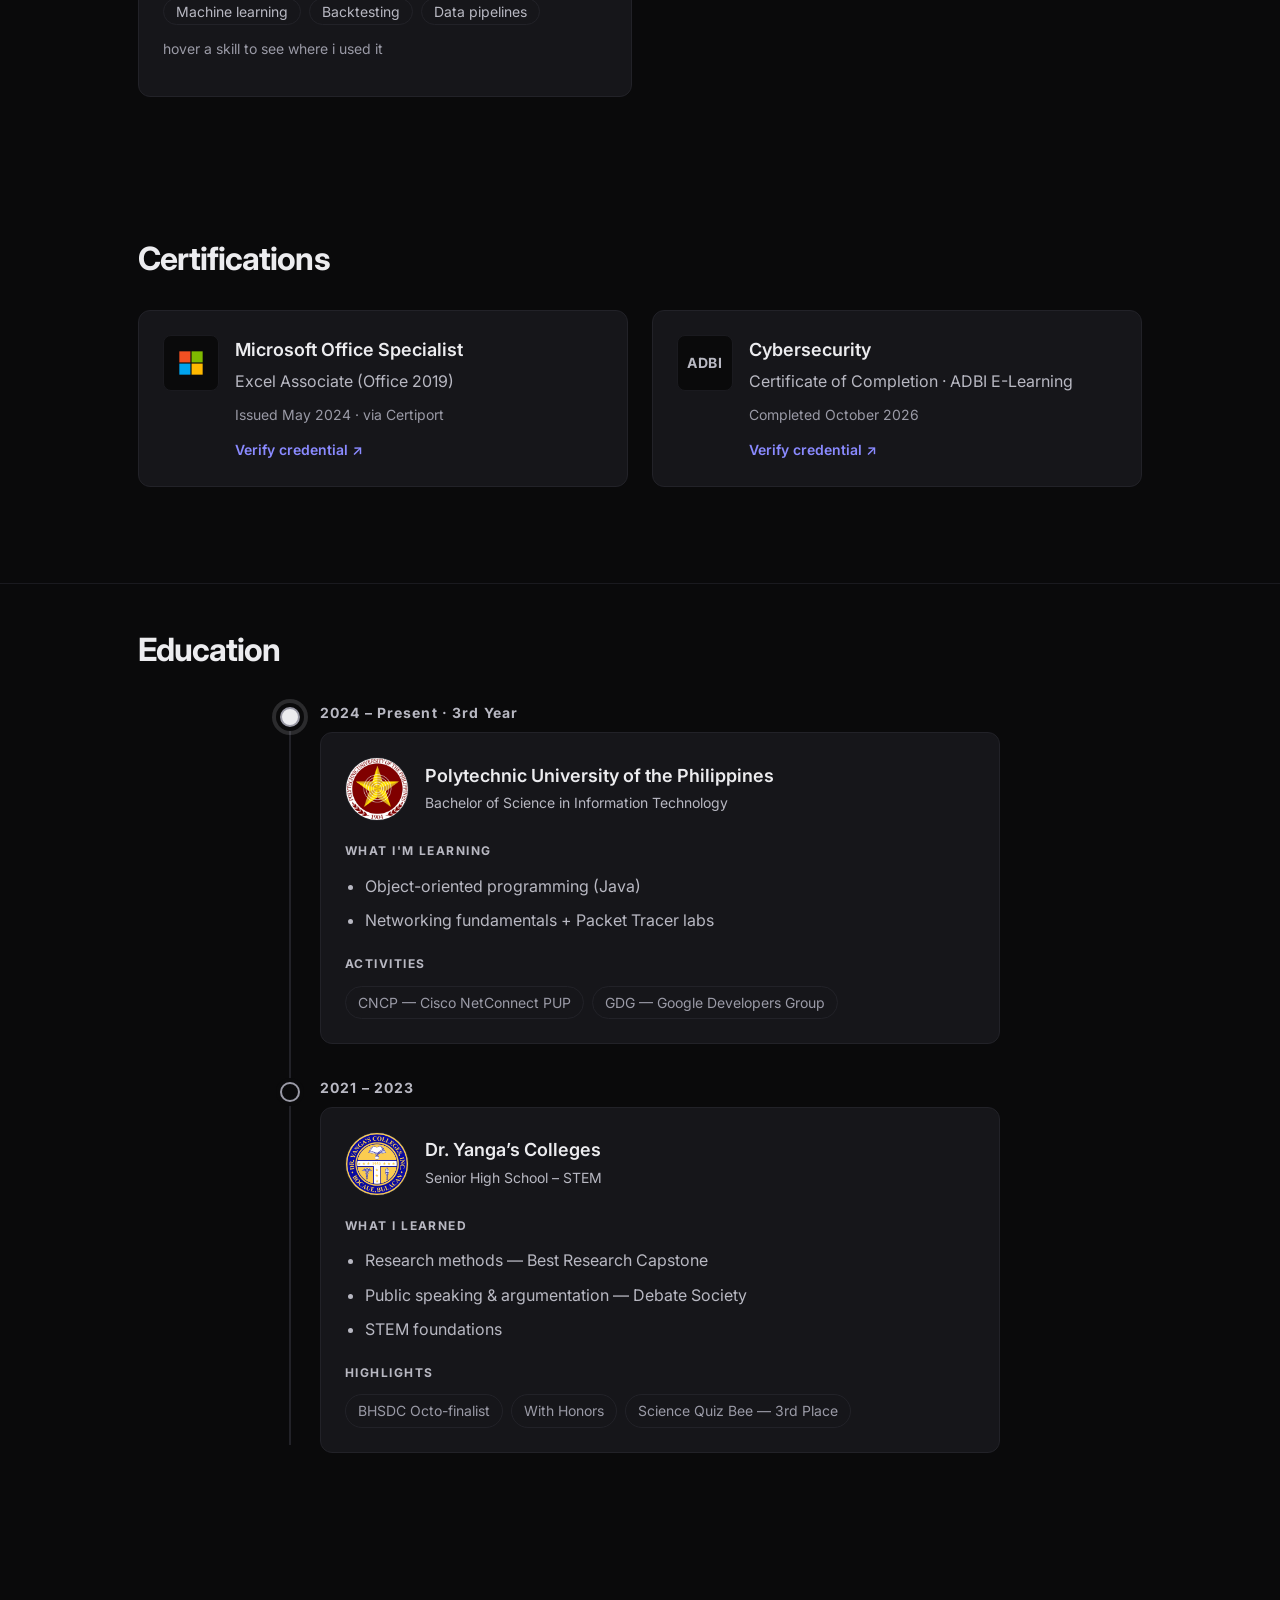
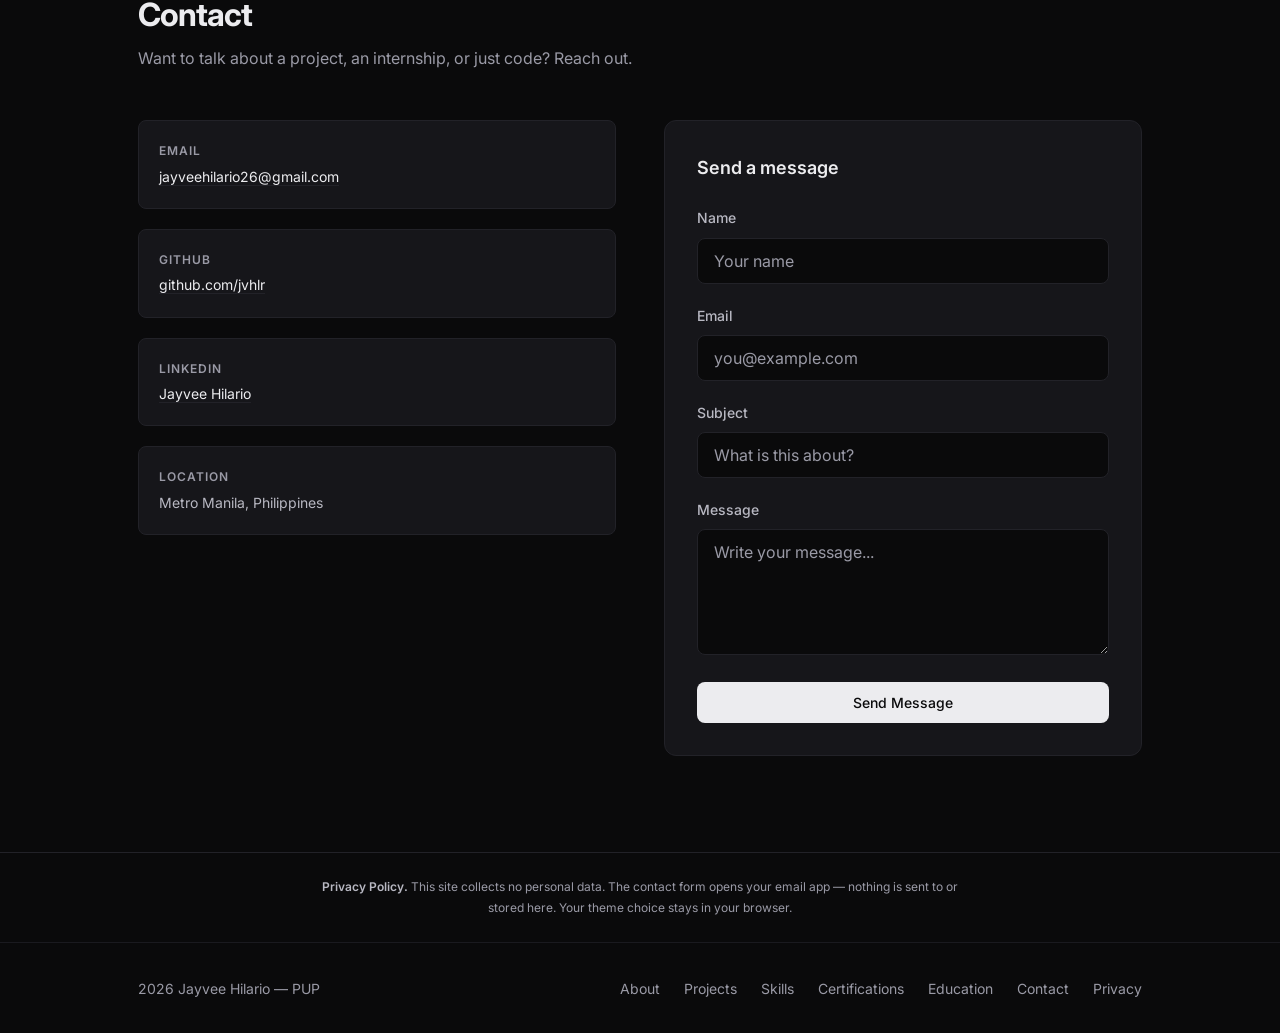
==== commit ff339cdd: "feat: add CSS styles and update navigation markup in index.html" ====
--- a/index.html
+++ b/index.html
@@ -30,13 +30,29 @@
         <li><a href="#contact" class="nav__link">Contact</a></li>
       </ul>
       <button type="button" id="theme-toggle" class="theme-toggle" aria-label="Toggle light and dark mode">
-        <svg class="theme-toggle__moon" width="18" height="18" viewBox="0 0 24 24" fill="none" stroke="currentColor" stroke-width="2" stroke-linecap="round" stroke-linejoin="round" aria-hidden="true"><path d="M21 12.79A9 9 0 1 1 11.21 3 7 7 0 0 0 21 12.79z"/></svg>
-        <svg class="theme-toggle__sun" width="18" height="18" viewBox="0 0 24 24" fill="none" stroke="currentColor" stroke-width="2" stroke-linecap="round" stroke-linejoin="round" aria-hidden="true"><circle cx="12" cy="12" r="5"/><line x1="12" y1="1" x2="12" y2="3"/><line x1="12" y1="21" x2="12" y2="23"/><line x1="4.22" y1="4.22" x2="5.64" y2="5.64"/><line x1="18.36" y1="18.36" x2="19.78" y2="19.78"/><line x1="1" y1="12" x2="3" y2="12"/><line x1="21" y1="12" x2="23" y2="12"/><line x1="4.22" y1="19.78" x2="5.64" y2="18.36"/><line x1="18.36" y1="5.64" x2="19.78" y2="4.22"/></svg>
+        <svg class="theme-toggle__moon" width="18" height="18" viewBox="0 0 24 24" fill="none" stroke="currentColor"
+          stroke-width="2" stroke-linecap="round" stroke-linejoin="round" aria-hidden="true">
+          <path d="M21 12.79A9 9 0 1 1 11.21 3 7 7 0 0 0 21 12.79z" />
+        </svg>
+        <svg class="theme-toggle__sun" width="18" height="18" viewBox="0 0 24 24" fill="none" stroke="currentColor"
+          stroke-width="2" stroke-linecap="round" stroke-linejoin="round" aria-hidden="true">
+          <circle cx="12" cy="12" r="5" />
+          <line x1="12" y1="1" x2="12" y2="3" />
+          <line x1="12" y1="21" x2="12" y2="23" />
+          <line x1="4.22" y1="4.22" x2="5.64" y2="5.64" />
+          <line x1="18.36" y1="18.36" x2="19.78" y2="19.78" />
+          <line x1="1" y1="12" x2="3" y2="12" />
+          <line x1="21" y1="12" x2="23" y2="12" />
+          <line x1="4.22" y1="19.78" x2="5.64" y2="18.36" />
+          <line x1="18.36" y1="5.64" x2="19.78" y2="4.22" />
+        </svg>
       </button>
     </div>
   </nav>
 
-  <div class="progress" aria-hidden="true"><div class="progress__bar"></div></div>
+  <div class="progress" aria-hidden="true">
+    <div class="progress__bar"></div>
+  </div>
 
   <main id="main">
 
@@ -45,7 +61,9 @@
       <div class="container">
         <div class="hero__split">
           <div class="hero__photo-wrap">
-            <img src="[data-uri]" alt="Jayvee Hilario" class="hero__photo" width="800" height="800">
+            <img
+              src="[data-uri]"
+              alt="Jayvee Hilario" class="hero__photo" width="800" height="800">
           </div>
           <div class="hero__content hero__content--split">
             <p class="hero__label">
@@ -57,14 +75,13 @@
             </h1>
 
             <p class="hero__typed">
-              <span class="typed-prefix">&gt; currently exploring:&nbsp;</span><span id="typed-text"></span><span class="typed-cursor" aria-hidden="true">|</span>
+              <span class="typed-prefix">&gt; currently exploring:&nbsp;</span><span id="typed-text"></span><span
+                class="typed-cursor" aria-hidden="true">|</span>
             </p>
 
             <p class="hero__paragraph">
-              Aspiring developer and network engineer studying Information
-              Technology. I learn by building — from Java coursework and a
-              Python trading-research prototype to web apps and hands-on
-              networking labs.
+              BSIT student at Polytechnic University of the Philippines. Aspiring developer and network engineer.
+              Passionate about building real-world applications and continuously learning new technologies.
             </p>
 
             <div class="hero__actions">
@@ -100,7 +117,7 @@
             <p class="feature__text">
               I steer AI tools to move fast, then dig into the code until I can
               explain and defend every part of it. Fast hands, honest
-              understanding — that's the goal.
+              understanding.
             </p>
           </article>
 
@@ -124,7 +141,8 @@
           </div>
           <div class="terminal__input-row">
             <span class="terminal__prompt">$</span>
-            <input type="text" id="terminal-input" class="terminal__input" autocomplete="off" autocapitalize="off" spellcheck="false" aria-label="Type a terminal command">
+            <input type="text" id="terminal-input" class="terminal__input" autocomplete="off" autocapitalize="off"
+              spellcheck="false" aria-label="Type a terminal command">
           </div>
         </div>
       </div>
@@ -134,13 +152,10 @@
     <section class="section section--border" id="projects">
       <div class="container">
         <h2 class="section-title fade-in">Projects</h2>
-        <p class="section-subtitle fade-in">
-          Selected work — from GitHub and the live web.
-        </p>
-
         <div class="features stagger" id="project-grid">
           <article class="feature">
-            <img class="feature__thumb" src="img/trading-agent-gui.jpg" alt="Trading-Agent Market Chart screen" loading="lazy">
+            <img class="feature__thumb" src="img/trading-agent-gui.jpg" alt="Trading-Agent Market Chart screen"
+              loading="lazy">
             <h3 class="feature__title">Trading-Agent</h3>
             <p class="feature__text">
               Python research prototype of an XAUUSD trading agent: backtesting
@@ -149,26 +164,28 @@
               behave. (WIP)
             </p>
             <p class="feature__text">
-              <a href="https://github.com/jvhlr/Trading-Agent" target="_blank"
-                rel="noopener noreferrer">View on GitHub</a>
-            </p>
-          </article>
-
-          <article class="feature">
-            <img class="feature__thumb feature__thumb--icon" src="img/hydroreminder-icon.png" alt="HydroReminder app icon" loading="lazy">
+              <a href="https://github.com/jvhlr/Trading-Agent" target="_blank" rel="noopener noreferrer">View on
+                GitHub</a>
+            </p>
+          </article>
+
+          <article class="feature">
+            <img class="feature__thumb feature__thumb--icon" src="img/hydroreminder-icon.png"
+              alt="HydroReminder app icon" loading="lazy">
             <h3 class="feature__title">HydroReminder</h3>
             <p class="feature__text">
               A small JavaScript app that reminds you to drink water. Simple,
               useful, and my first finished side project end to end. (WIP)
             </p>
             <p class="feature__text">
-              <a href="https://github.com/jvhlr/HydroReminder" target="_blank"
-                rel="noopener noreferrer">View on GitHub</a>
-            </p>
-          </article>
-
-          <article class="feature">
-            <img class="feature__thumb" src="img/kiosk-gui.jpg" alt="Government Assistance Kiosk welcome screen" loading="lazy">
+              <a href="https://github.com/jvhlr/HydroReminder" target="_blank" rel="noopener noreferrer">View on
+                GitHub</a>
+            </p>
+          </article>
+
+          <article class="feature">
+            <img class="feature__thumb" src="img/kiosk-gui.jpg" alt="Government Assistance Kiosk welcome screen"
+              loading="lazy">
             <h3 class="feature__title">Government Assistance Kiosk</h3>
             <p class="feature__text">
               A kiosk-style web app for government assistance applications:
@@ -176,8 +193,7 @@
               reference-number tracking, and ID photo capture.
             </p>
             <p class="feature__text">
-              <a href="https://kioskkk.netlify.app/" target="_blank"
-                rel="noopener noreferrer">Visit live site</a>
+              <a href="https://kioskkk.netlify.app/" target="_blank" rel="noopener noreferrer">Visit live site</a>
             </p>
           </article>
         </div>
@@ -208,7 +224,8 @@
             <div class="skill-chips">
               <button type="button" class="skill-chip" data-used="this portfolio, hand-written">HTML</button>
               <button type="button" class="skill-chip" data-used="this portfolio's dark theme">CSS</button>
-              <button type="button" class="skill-chip" data-used="this portfolio, mobile included">Responsive layouts</button>
+              <button type="button" class="skill-chip" data-used="this portfolio, mobile included">Responsive
+                layouts</button>
             </div>
             <p class="feature__text skill-used">hover a skill to see where i used it</p>
           </article>
@@ -217,7 +234,8 @@
             <h3 class="feature__title">Networking</h3>
             <div class="skill-chips">
               <button type="button" class="skill-chip" data-used="CNCP — Cisco NetConnect PUP">Networking</button>
-              <button type="button" class="skill-chip" data-used="network labs and simulations in CNCP">Cisco Packet Tracer</button>
+              <button type="button" class="skill-chip" data-used="network labs and simulations in CNCP">Cisco Packet
+                Tracer</button>
               <button type="button" class="skill-chip" data-used="networking fundamentals, CNCP">OSI Model</button>
             </div>
             <p class="feature__text skill-used">hover a skill to see where i used it</p>
@@ -229,7 +247,8 @@
               <button type="button" class="skill-chip" data-used="version control on every project">Git</button>
               <button type="button" class="skill-chip" data-used="where all my code lives">GitHub</button>
               <button type="button" class="skill-chip" data-used="daily driver">VS Code</button>
-              <button type="button" class="skill-chip" data-used="how i move fast, then verify">AI-assisted workflows</button>
+              <button type="button" class="skill-chip" data-used="how i move fast, then verify">AI-assisted
+                workflows</button>
             </div>
             <p class="feature__text skill-used">hover a skill to see where i used it</p>
           </article>
@@ -239,7 +258,8 @@
             <div class="skill-chips">
               <button type="button" class="skill-chip" data-used="Trading-Agent classifiers">Machine learning</button>
               <button type="button" class="skill-chip" data-used="Trading-Agent backtest engine">Backtesting</button>
-              <button type="button" class="skill-chip" data-used="collectors and stores in Trading-Agent">Data pipelines</button>
+              <button type="button" class="skill-chip" data-used="collectors and stores in Trading-Agent">Data
+                pipelines</button>
             </div>
             <p class="feature__text skill-used">hover a skill to see where i used it</p>
           </article>
@@ -251,20 +271,23 @@
     <section class="section" id="certifications">
       <div class="container">
         <h2 class="section-title fade-in">Certifications</h2>
-        <p class="section-subtitle fade-in">
-          Credentials I&apos;ve earned.
-        </p>
-
         <div class="cert-grid stagger">
           <article class="cert-card">
             <span class="cert-logo" aria-hidden="true">
-              <svg width="28" height="28" viewBox="0 0 24 24" aria-hidden="true"><rect x="2" y="2" width="9.5" height="9.5" fill="#f25022"/><rect x="12.5" y="2" width="9.5" height="9.5" fill="#7fba00"/><rect x="2" y="12.5" width="9.5" height="9.5" fill="#00a4ef"/><rect x="12.5" y="12.5" width="9.5" height="9.5" fill="#ffb900"/></svg>
+              <svg width="28" height="28" viewBox="0 0 24 24" aria-hidden="true">
+                <rect x="2" y="2" width="9.5" height="9.5" fill="#f25022" />
+                <rect x="12.5" y="2" width="9.5" height="9.5" fill="#7fba00" />
+                <rect x="2" y="12.5" width="9.5" height="9.5" fill="#00a4ef" />
+                <rect x="12.5" y="12.5" width="9.5" height="9.5" fill="#ffb900" />
+              </svg>
             </span>
             <div class="cert-card__text">
               <h3 class="cert-card__title">Microsoft Office Specialist</h3>
               <p class="cert-card__detail">Excel Associate (Office 2019)</p>
               <p class="cert-card__meta">Issued May 2024 &middot; via Certiport</p>
-              <a class="cert-card__verify" href="https://www.credly.com/badges/d2aabe0f-3e57-462a-8a1d-1a40502e9721/public_url" target="_blank" rel="noopener">Verify credential &#8599;</a>
+              <a class="cert-card__verify"
+                href="https://www.credly.com/badges/d2aabe0f-3e57-462a-8a1d-1a40502e9721/public_url" target="_blank"
+                rel="noopener">Verify credential &#8599;</a>
             </div>
           </article>
           <article class="cert-card">
@@ -273,7 +296,9 @@
               <h3 class="cert-card__title">Cybersecurity</h3>
               <p class="cert-card__detail">Certificate of Completion &middot; ADBI E-Learning</p>
               <p class="cert-card__meta">Completed October 2026</p>
-              <a class="cert-card__verify" href="https://elearning-adbi.org/certificate-verifier/?&amp;code=205833-179-130-6940" target="_blank" rel="noopener">Verify credential &#8599;</a>
+              <a class="cert-card__verify"
+                href="https://elearning-adbi.org/certificate-verifier/?&amp;code=205833-179-130-6940" target="_blank"
+                rel="noopener">Verify credential &#8599;</a>
             </div>
           </article>
         </div>
@@ -281,13 +306,9 @@
     </section>
 
     <!-- ═══ EDUCATION ═══ -->
-        <section class="section section--border" id="education">
+    <section class="section section--border" id="education">
       <div class="container">
         <h2 class="section-title fade-in">Education</h2>
-        <p class="section-subtitle fade-in">
-          Where I studied — and what I did there.
-        </p>
-
         <div class="timeline stagger">
           <div class="timeline__item">
             <span class="timeline__dot timeline__dot--now" aria-hidden="true"></span>
@@ -318,7 +339,8 @@
             <p class="timeline__years">2021 &ndash; 2023</p>
             <article class="timeline__card">
               <div class="edu-head">
-                <span class="edu-logo"><img src="img/dyci-seal.png" alt="Dr. Yanga's Colleges seal" width="64" height="64"></span>
+                <span class="edu-logo"><img src="img/dyci-seal.png" alt="Dr. Yanga's Colleges seal" width="64"
+                    height="64"></span>
                 <div class="edu-head__text">
                   <h3 class="edu-school">Dr. Yanga&rsquo;s Colleges</h3>
                   <p class="edu-program">Senior High School &ndash; STEM</p>
@@ -342,7 +364,7 @@
       </div>
     </section>
 
-<!-- ═══ CONTACT ═══ -->
+    <!-- ═══ CONTACT ═══ -->
     <section class="section" id="contact">
       <div class="container">
         <h2 class="section-title fade-in">Contact</h2>
@@ -363,8 +385,7 @@
             <div class="contact-item">
               <p class="contact-item__label">GitHub</p>
               <p class="contact-item__value">
-                <a href="https://github.com/jvhlr" target="_blank"
-                  rel="noopener noreferrer">github.com/jvhlr</a>
+                <a href="https://github.com/jvhlr" target="_blank" rel="noopener noreferrer">github.com/jvhlr</a>
               </p>
             </div>
 
@@ -422,7 +443,8 @@
   <!-- ═══ PRIVACY POLICY ═══ -->
   <section class="privacy" id="privacy">
     <div class="container">
-      <p class="privacy__text"><strong>Privacy Policy.</strong> This site collects no personal data. The contact form opens your email app &mdash; nothing is sent to or stored here. Your theme choice stays in your browser.</p>
+      <p class="privacy__text"><strong>Privacy Policy.</strong> This site collects no personal data. The contact form
+        opens your email app &mdash; nothing is sent to or stored here. Your theme choice stays in your browser.</p>
     </div>
   </section>
 
@@ -445,10 +467,14 @@
   </footer>
 
   <button type="button" id="back-to-top" class="back-to-top" aria-label="Back to top">
-    <svg width="18" height="18" viewBox="0 0 24 24" fill="none" stroke="currentColor" stroke-width="2" stroke-linecap="round" stroke-linejoin="round" aria-hidden="true"><line x1="12" y1="19" x2="12" y2="5"/><polyline points="5 12 12 5 19 12"/></svg>
+    <svg width="18" height="18" viewBox="0 0 24 24" fill="none" stroke="currentColor" stroke-width="2"
+      stroke-linecap="round" stroke-linejoin="round" aria-hidden="true">
+      <line x1="12" y1="19" x2="12" y2="5" />
+      <polyline points="5 12 12 5 19 12" />
+    </svg>
   </button>
 
   <script src="js/main.js" defer></script>
 </body>
 
-</html>
+</html>
--- a/css/styles.css
+++ b/css/styles.css
@@ -1,8 +1,3 @@
-/* ============================================================
-   OOP E-Portfolio — Dark Developer Aesthetic
-   Typography-first. Content-focused. Premium silence.
-   ============================================================ */
-
 @import url('https://fonts.googleapis.com/css2?family=Inter:wght@300;400;500;600;700;800;900&family=JetBrains+Mono:wght@400;500&display=swap');
 
 /* ============================================================
@@ -265,9 +260,17 @@
   border-color: var(--text-muted);
 }
 
-.theme-toggle__sun { display: none; }
-:root[data-theme="light"] .theme-toggle__sun { display: block; }
-:root[data-theme="light"] .theme-toggle__moon { display: none; }
+.theme-toggle__sun {
+  display: none;
+}
+
+:root[data-theme="light"] .theme-toggle__sun {
+  display: block;
+}
+
+:root[data-theme="light"] .theme-toggle__moon {
+  display: none;
+}
 
 .nav__inner {
   max-width: var(--max-width);
@@ -1327,7 +1330,7 @@
   flex-direction: column;
 }
 
-#project-grid .feature > p:last-child {
+#project-grid .feature>p:last-child {
   margin-top: auto;
   padding-top: var(--sp-4);
 }
@@ -1540,7 +1543,9 @@
 }
 
 @keyframes blink {
-  50% { opacity: 0; }
+  50% {
+    opacity: 0;
+  }
 }
 
 /* ── Project repo meta line ── */
@@ -1790,13 +1795,11 @@
   border-radius: 20px;
   background:
     url('data:image/svg+xml;utf8,<svg xmlns="http://www.w3.org/2000/svg" width="140" height="140"><filter id="n"><feTurbulence type="fractalNoise" baseFrequency="0.85" numOctaves="2" stitchTiles="stitch"/></filter><rect width="140" height="140" filter="url(%23n)" opacity="0.55"/></svg>'),
-    repeating-linear-gradient(
-      to bottom,
+    repeating-linear-gradient(to bottom,
       transparent 0px,
       transparent 2px,
       rgba(0, 0, 0, 0.38) 3px,
-      rgba(0, 0, 0, 0.38) 5px
-    );
+      rgba(0, 0, 0, 0.38) 5px);
   opacity: 0.5;
   pointer-events: none;
   z-index: 5;
@@ -1912,24 +1915,51 @@
 }
 
 @keyframes term-blink {
-  50% { opacity: 0.3; }
+  50% {
+    opacity: 0.3;
+  }
 }
 
 @keyframes term-flicker {
-  0%, 100% { opacity: 1; }
-  92% { opacity: 1; }
-  93% { opacity: 0.88; }
-  94% { opacity: 1; }
-  97% { opacity: 0.94; }
-  98% { opacity: 1; }
+
+  0%,
+  100% {
+    opacity: 1;
+  }
+
+  92% {
+    opacity: 1;
+  }
+
+  93% {
+    opacity: 0.88;
+  }
+
+  94% {
+    opacity: 1;
+  }
+
+  97% {
+    opacity: 0.94;
+  }
+
+  98% {
+    opacity: 1;
+  }
 }
 
 @keyframes term-roll {
-  from { transform: translateY(-160px); }
-  to { transform: translateY(560px); }
+  from {
+    transform: translateY(-160px);
+  }
+
+  to {
+    transform: translateY(560px);
+  }
 }
 
 @media (prefers-reduced-motion: reduce) {
+
   .terminal__body,
   .terminal__power,
   .terminal__body::before {
@@ -2154,6 +2184,7 @@
   .timeline {
     padding-left: 2rem;
   }
+
   .timeline__dot {
     left: -2rem;
   }
@@ -2257,4 +2288,4 @@
   font-size: var(--text-sm);
   letter-spacing: 0.04em;
   color: var(--text-secondary);
-}
+}
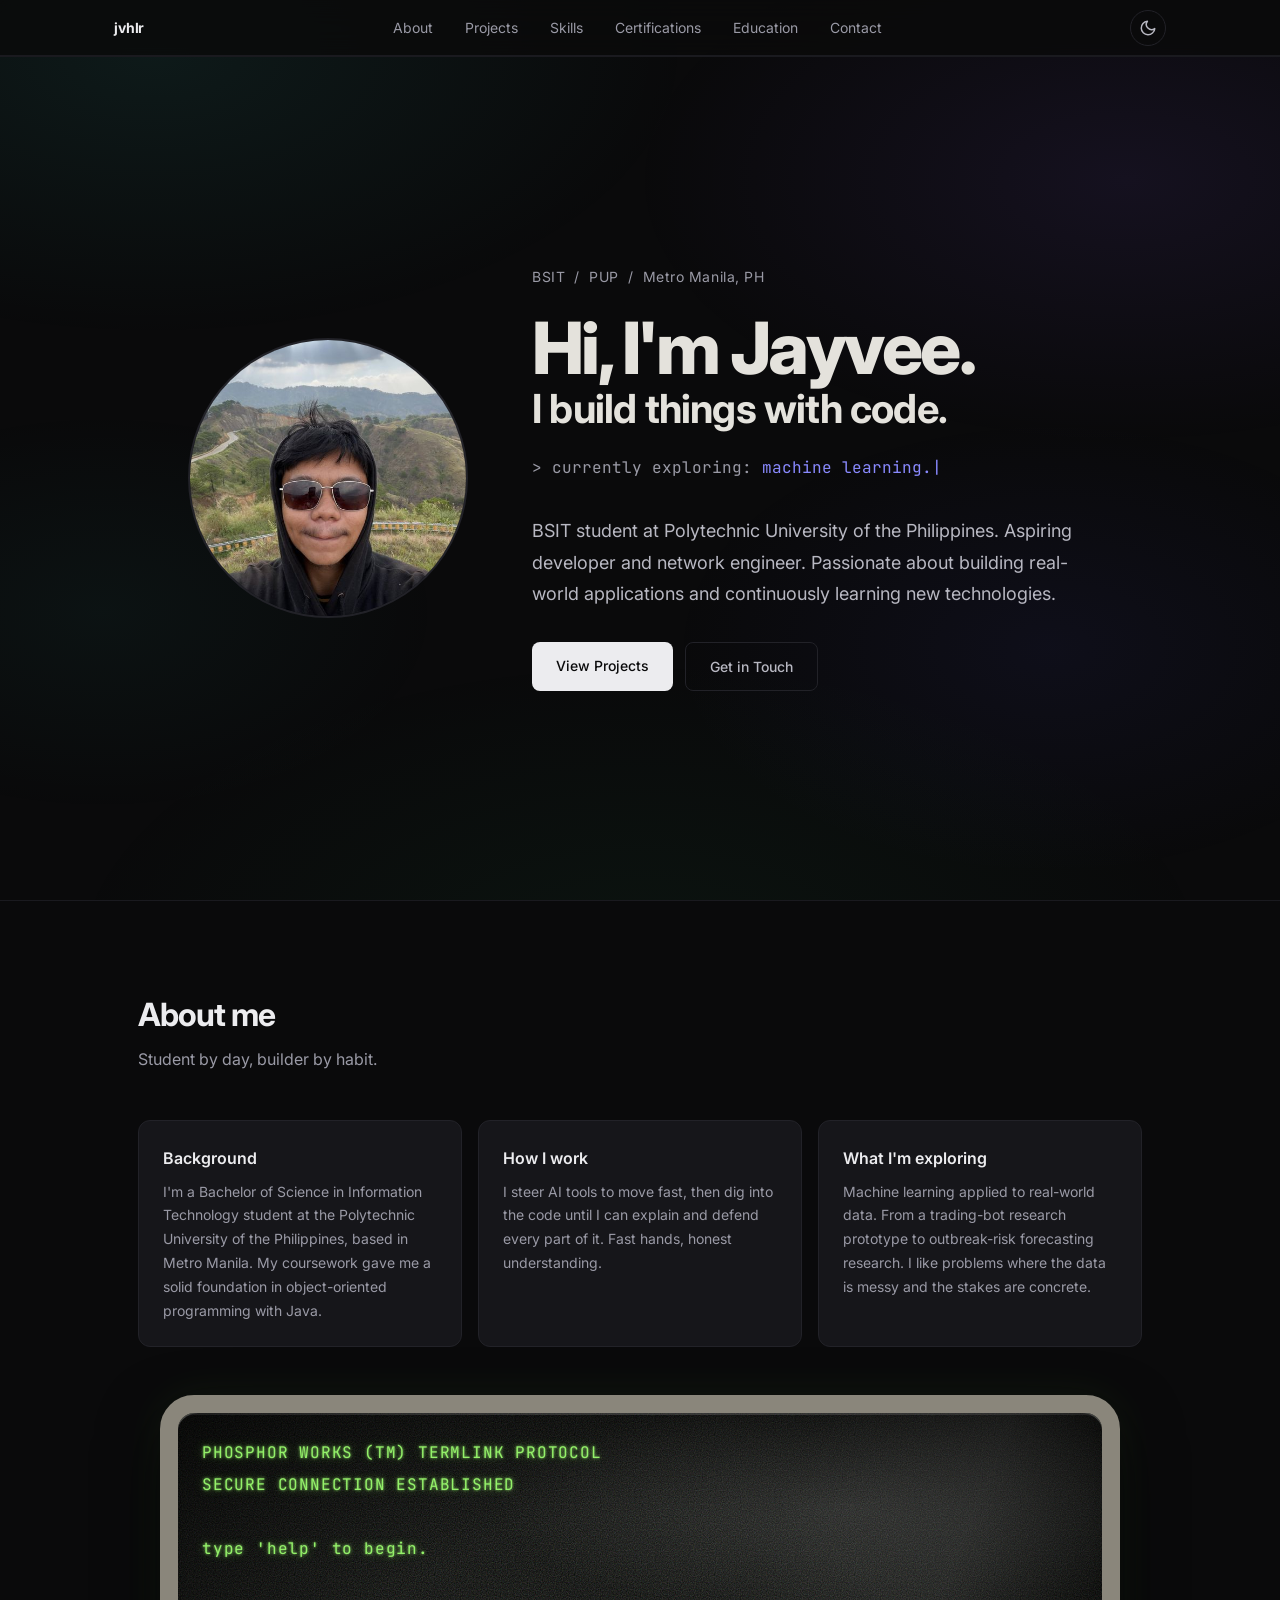
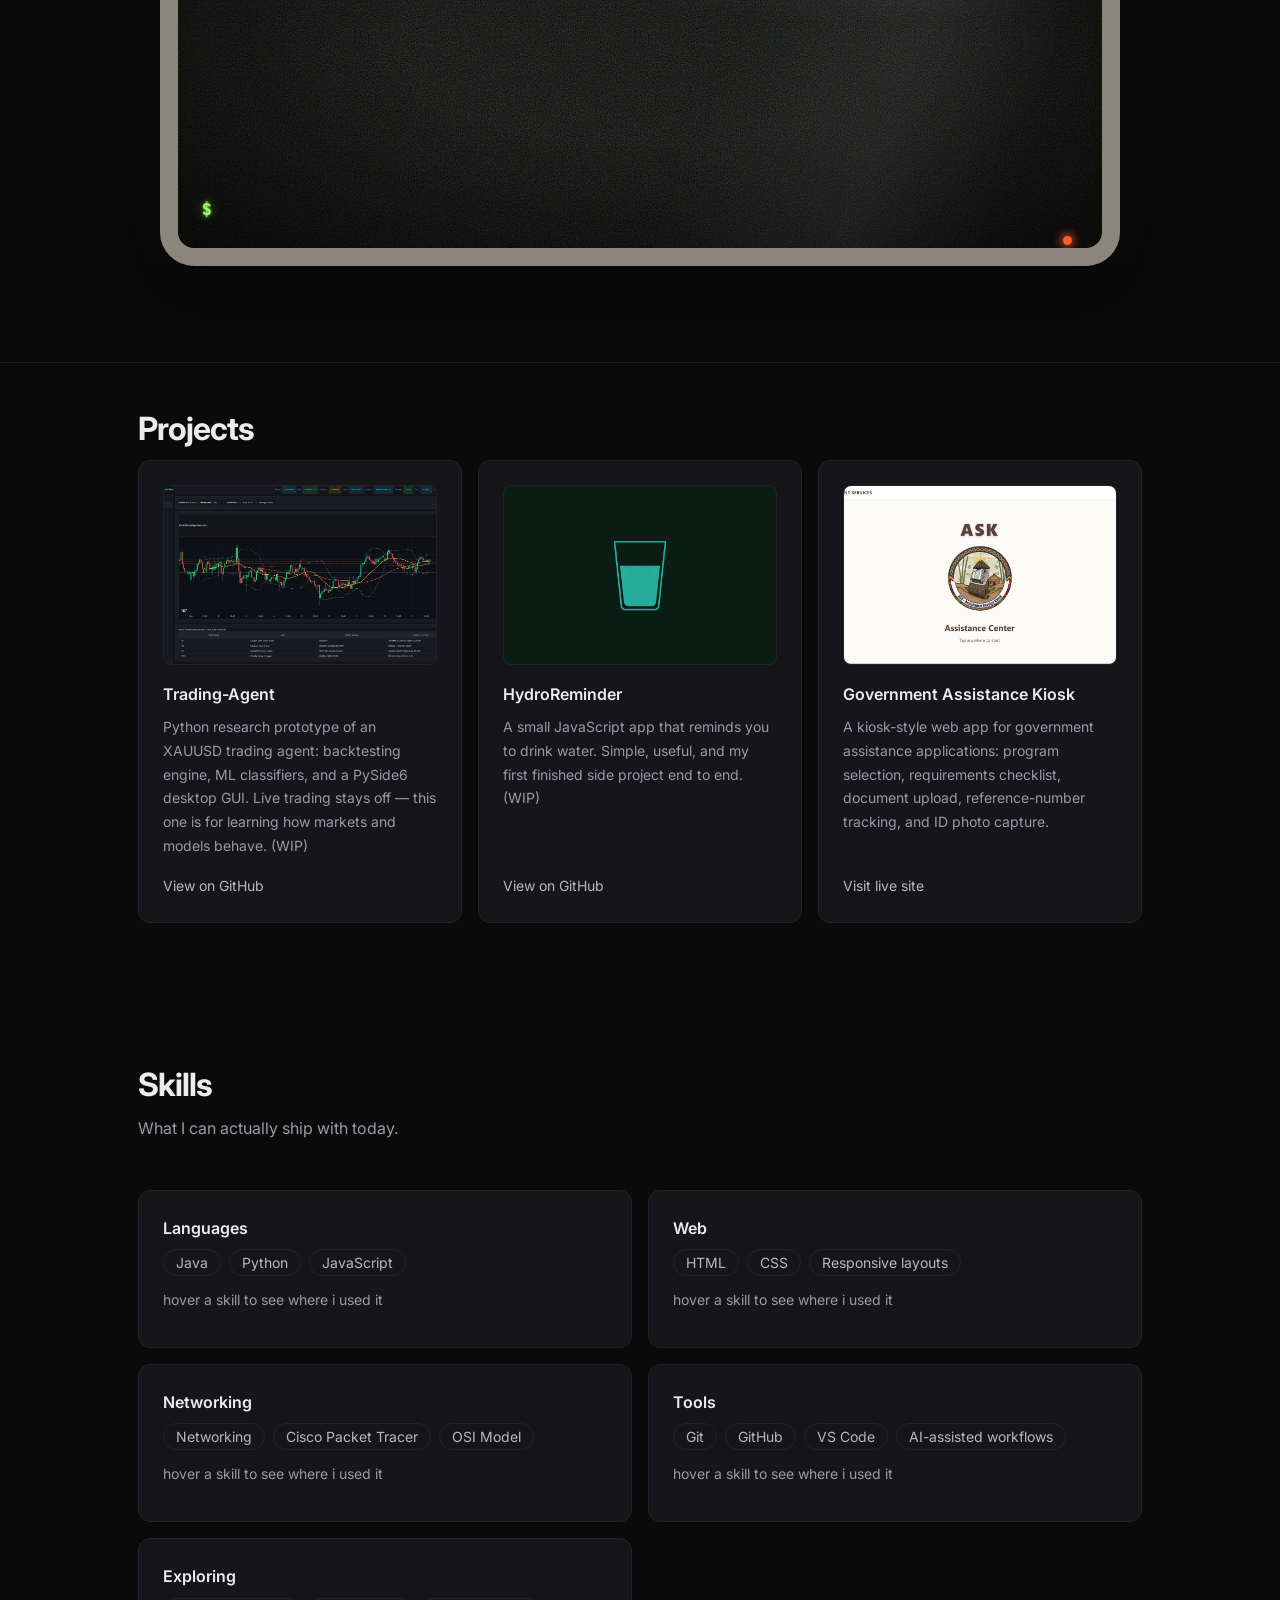
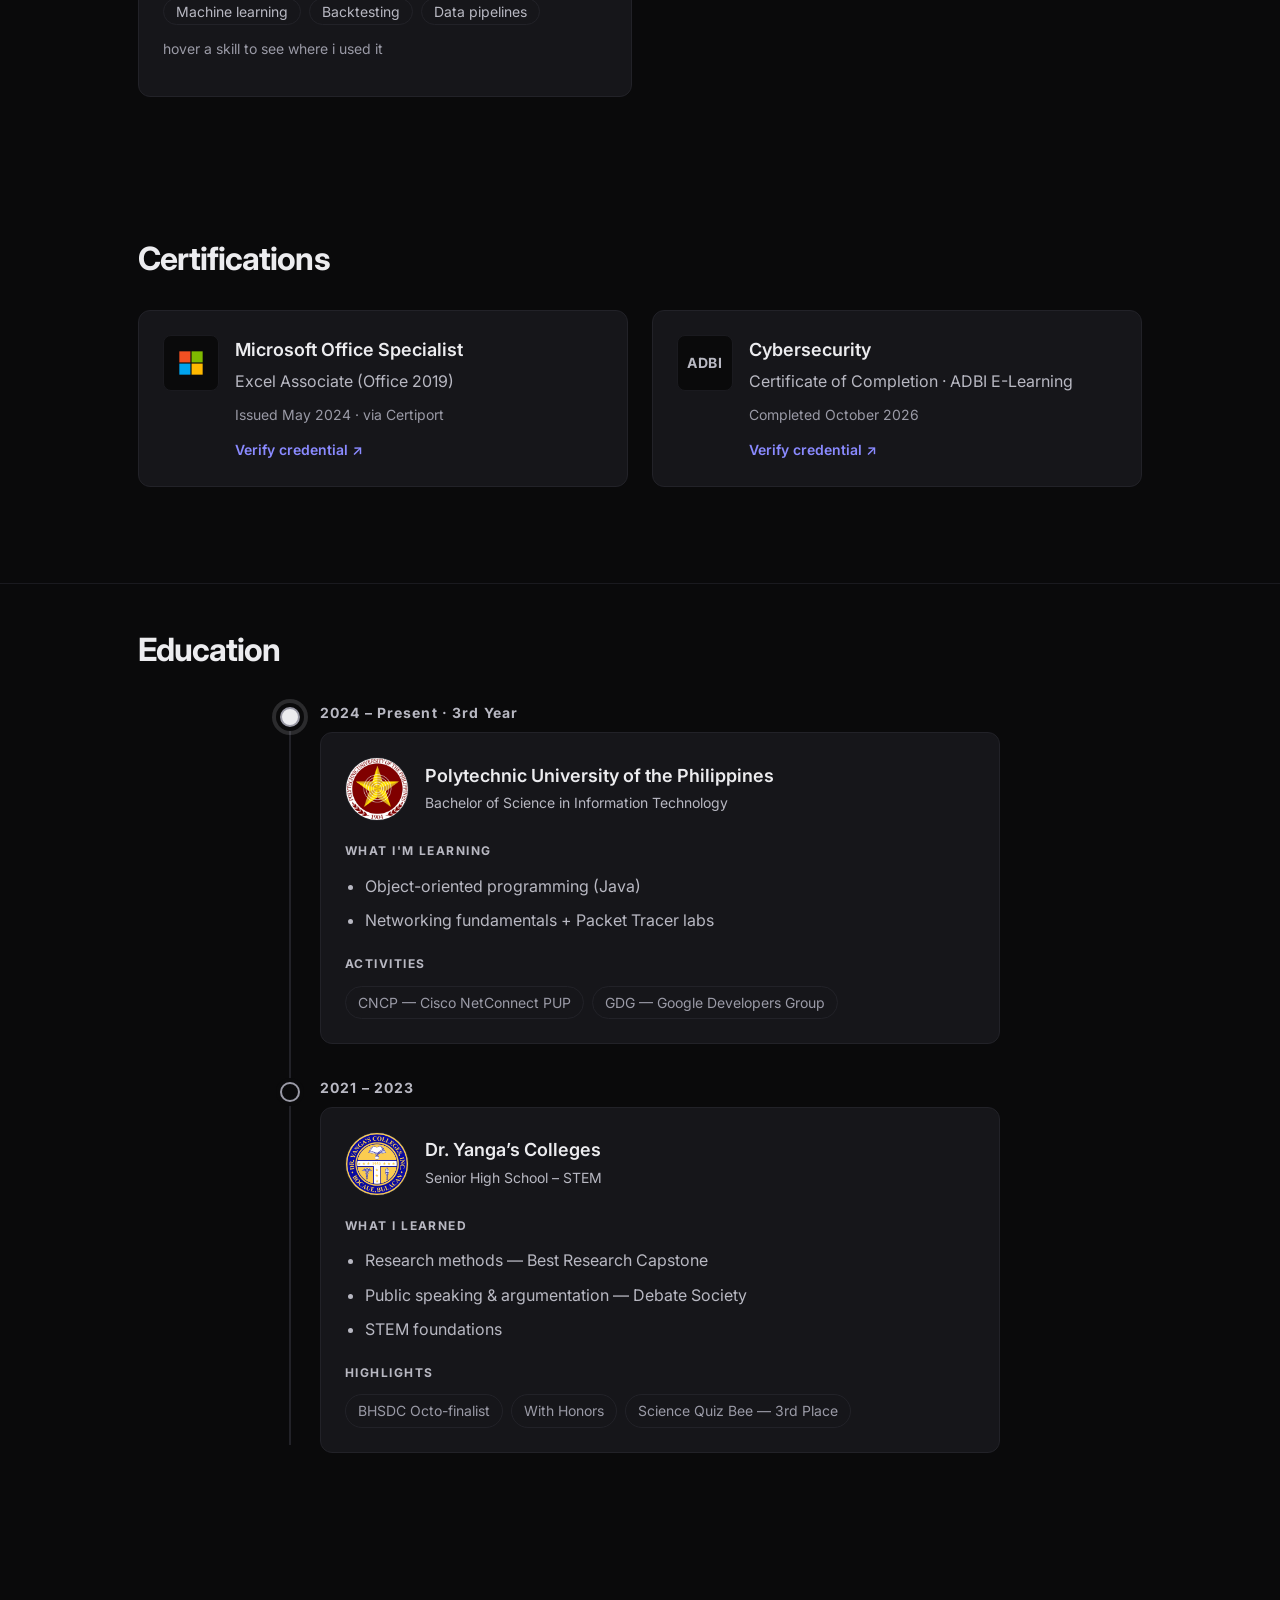
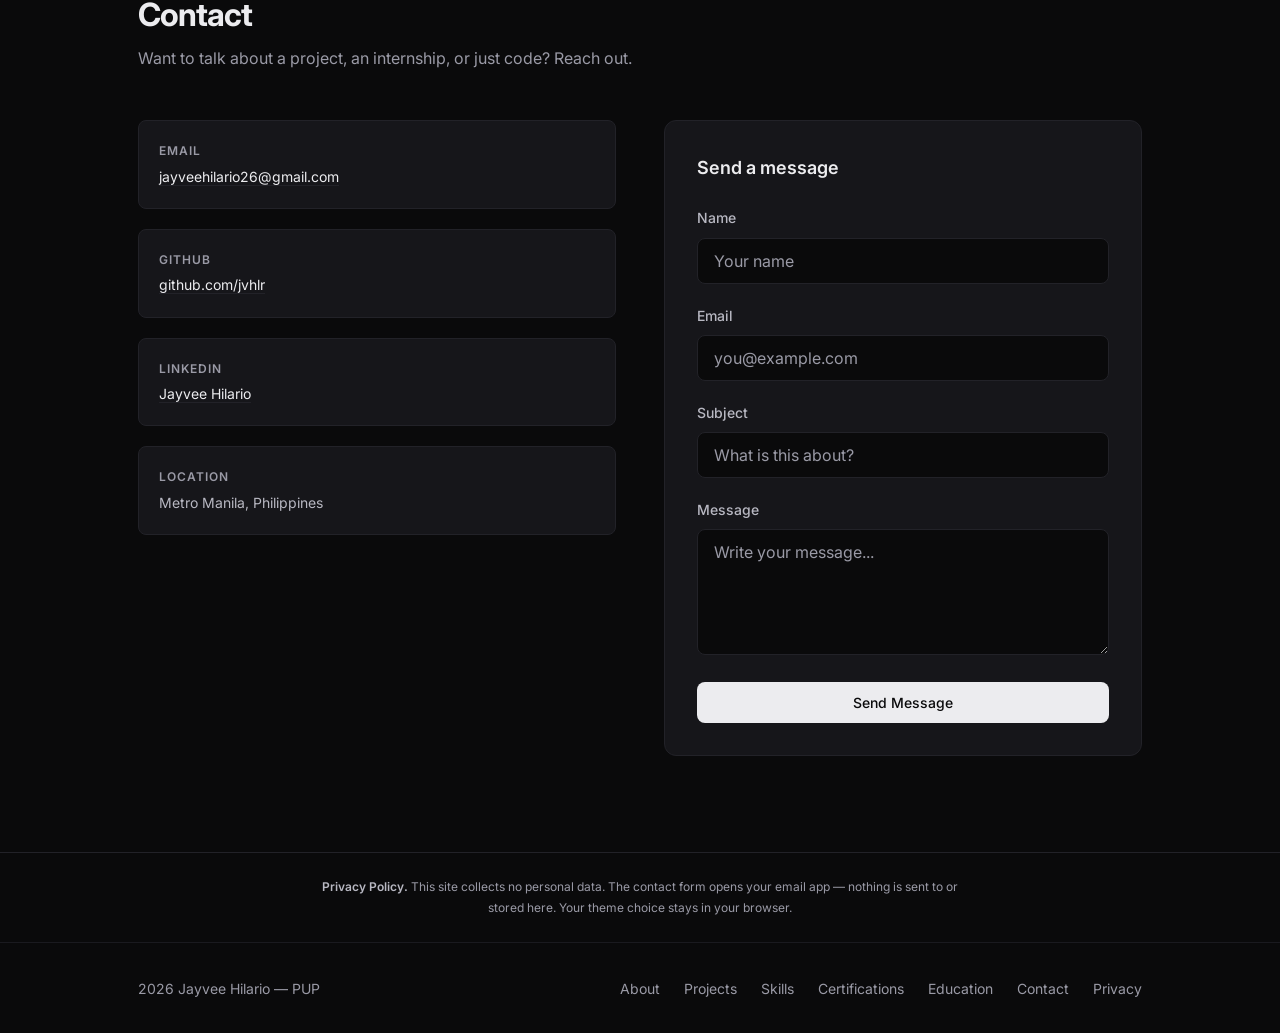
==== commit 06fd4c20: "fix: update punctuation in machine learning exploration text in index.html" ====
--- a/index.html
+++ b/index.html
@@ -124,7 +124,7 @@
           <article class="feature">
             <h3 class="feature__title">What I'm exploring</h3>
             <p class="feature__text">
-              Machine learning applied to real-world data — from a trading-bot
+              Machine learning applied to real-world data. From a trading-bot
               research prototype to outbreak-risk forecasting research. I like
               problems where the data is messy and the stakes are concrete.
             </p>
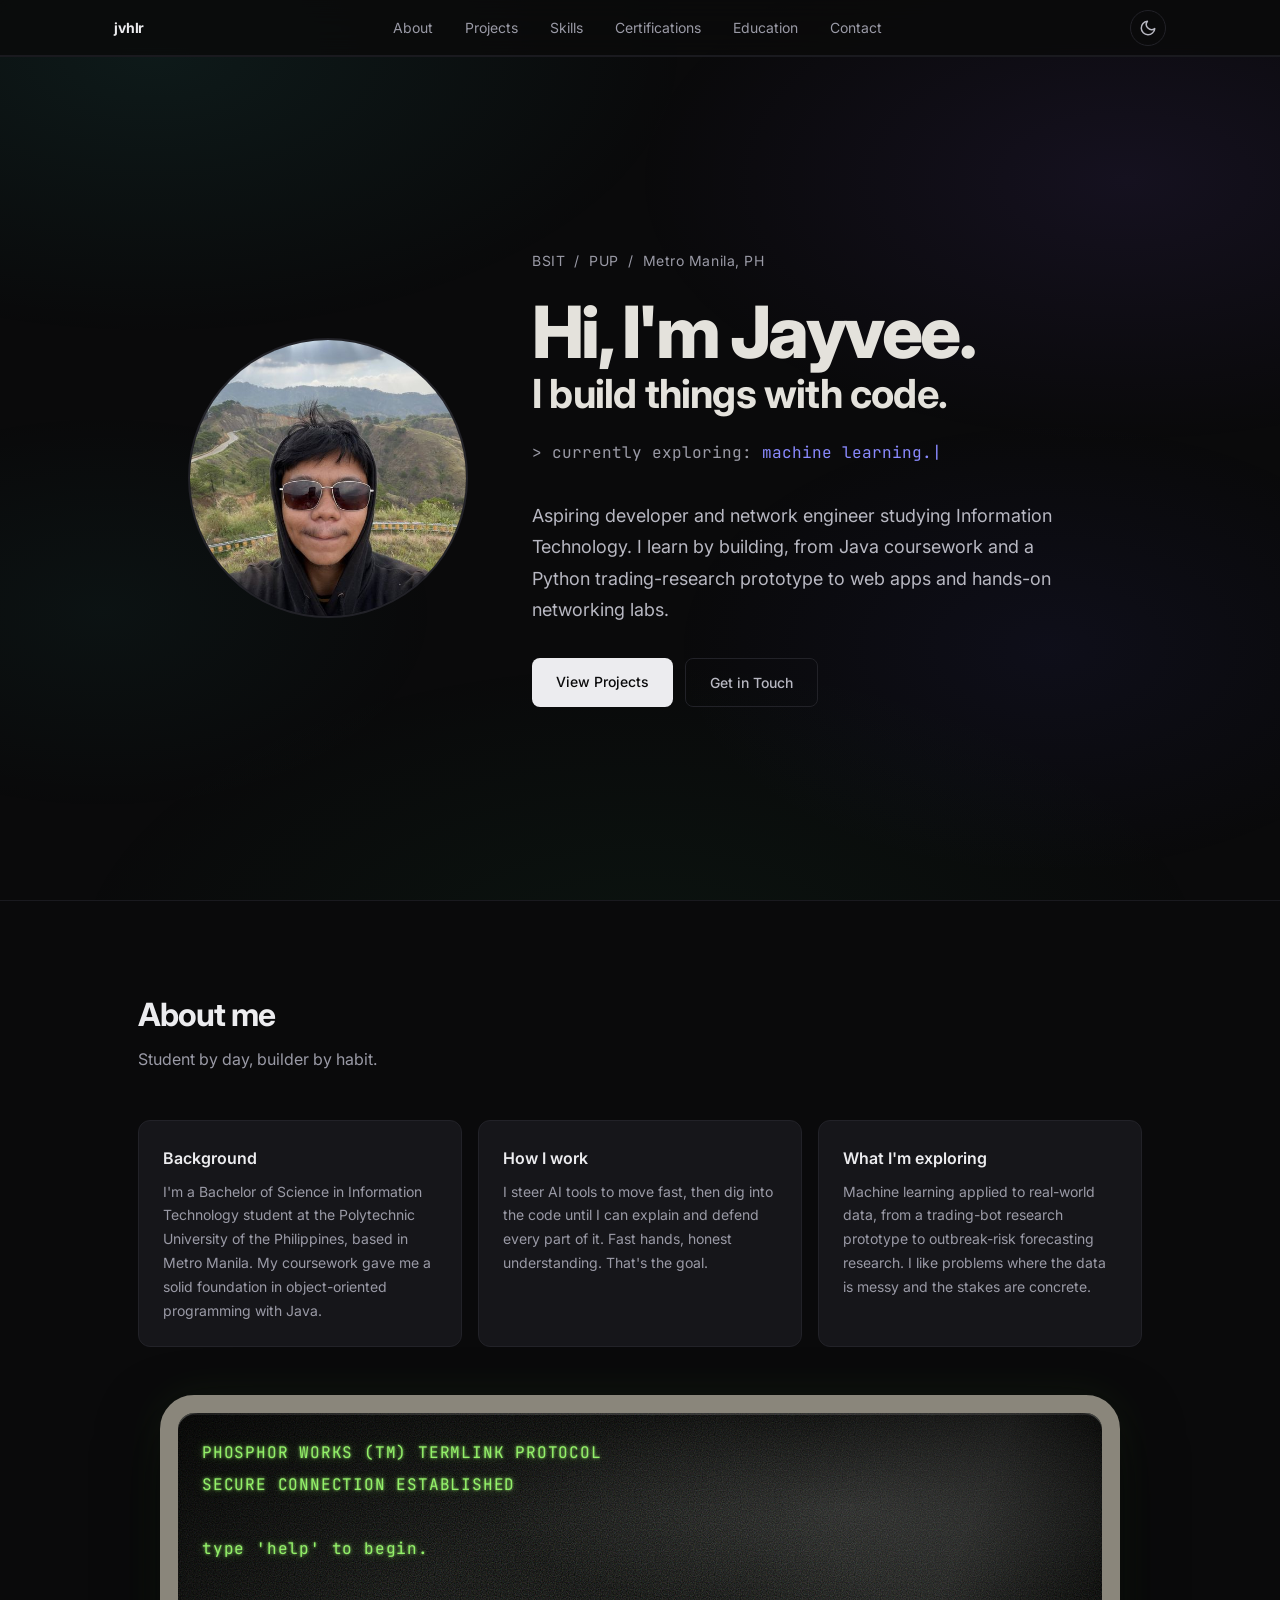
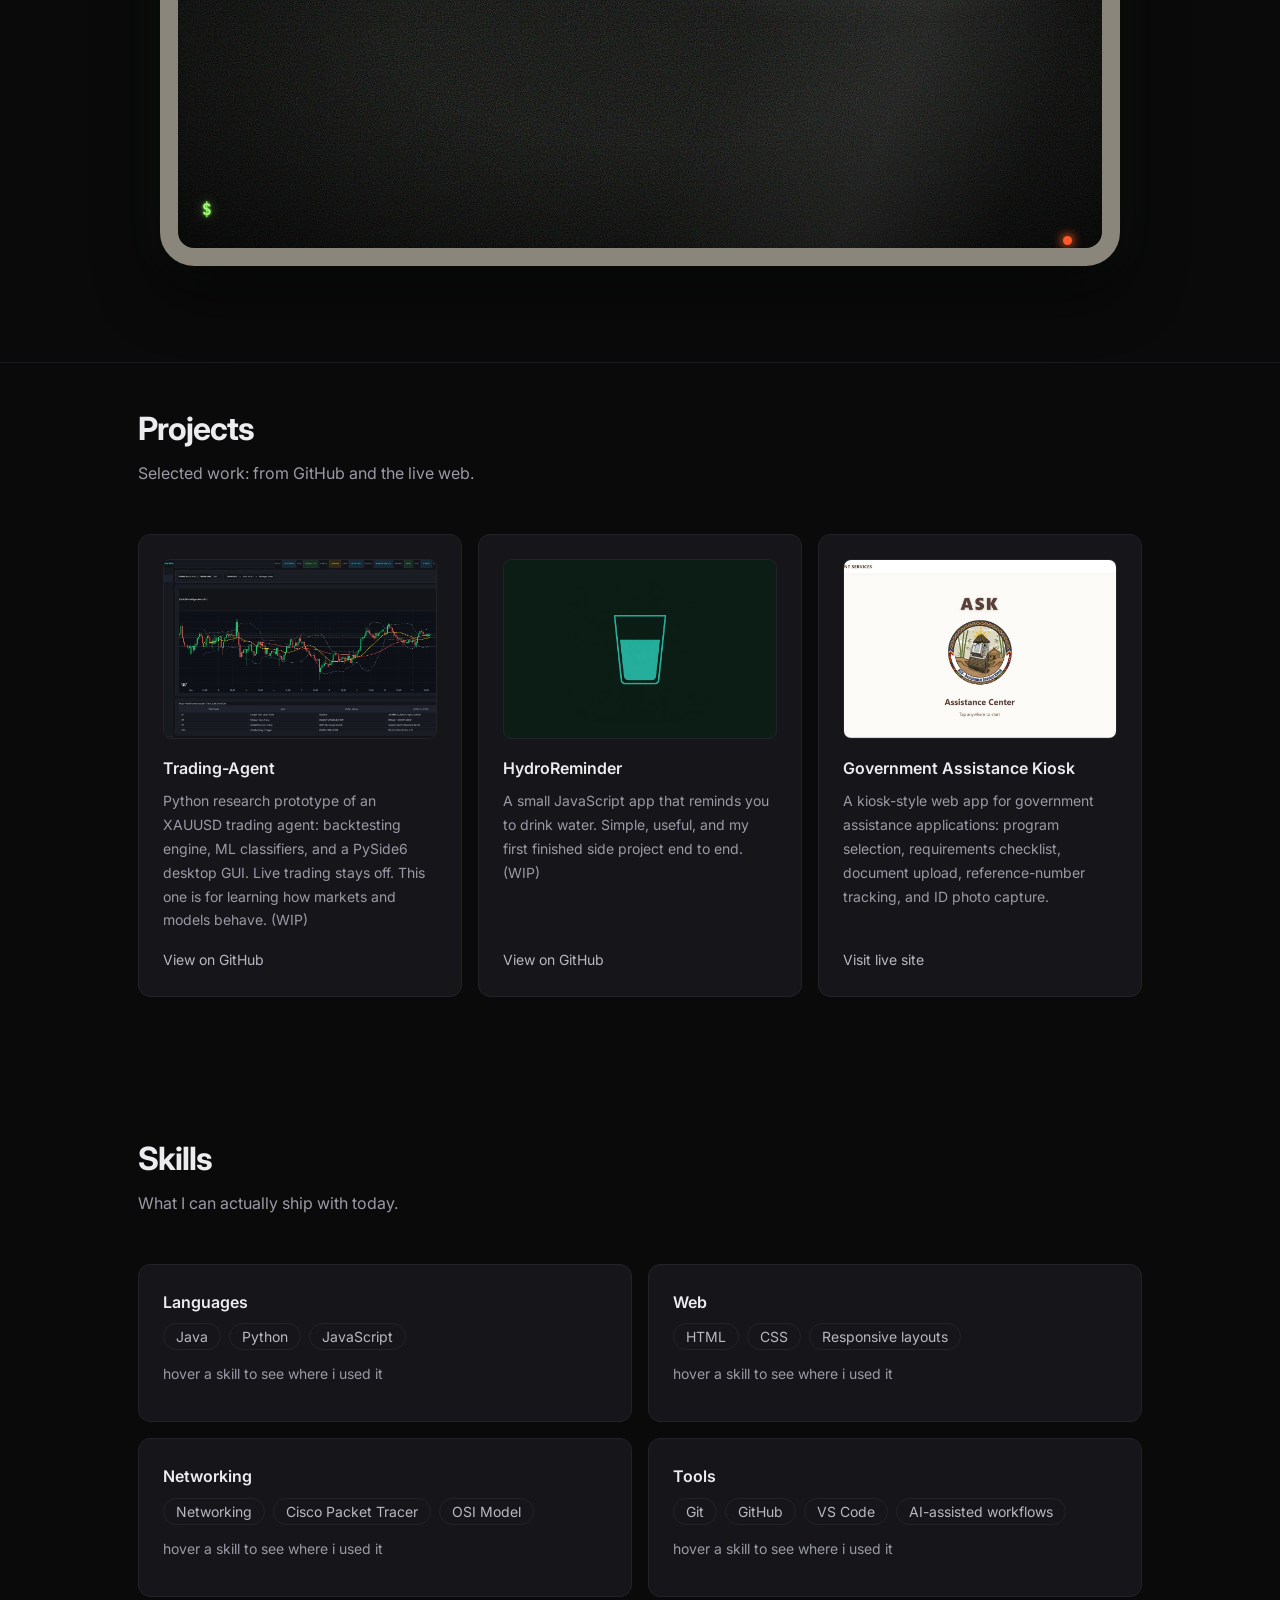
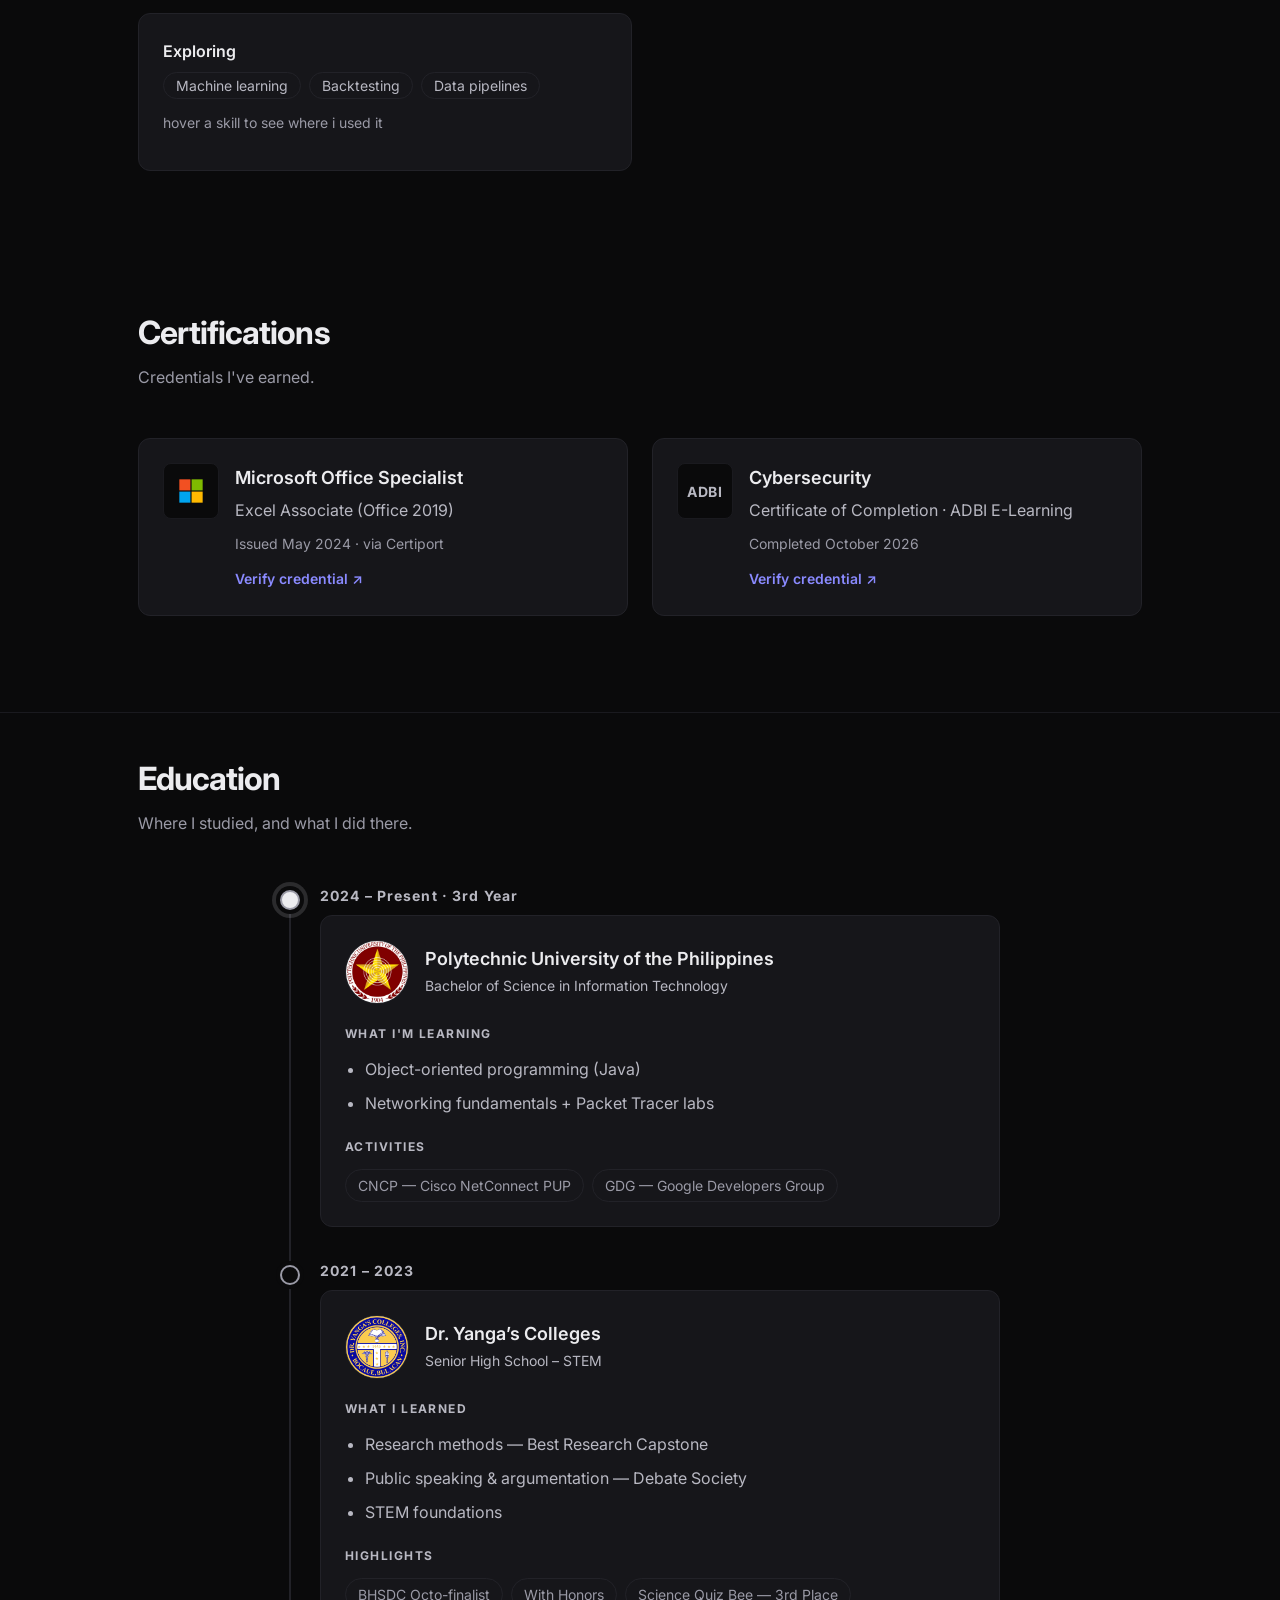
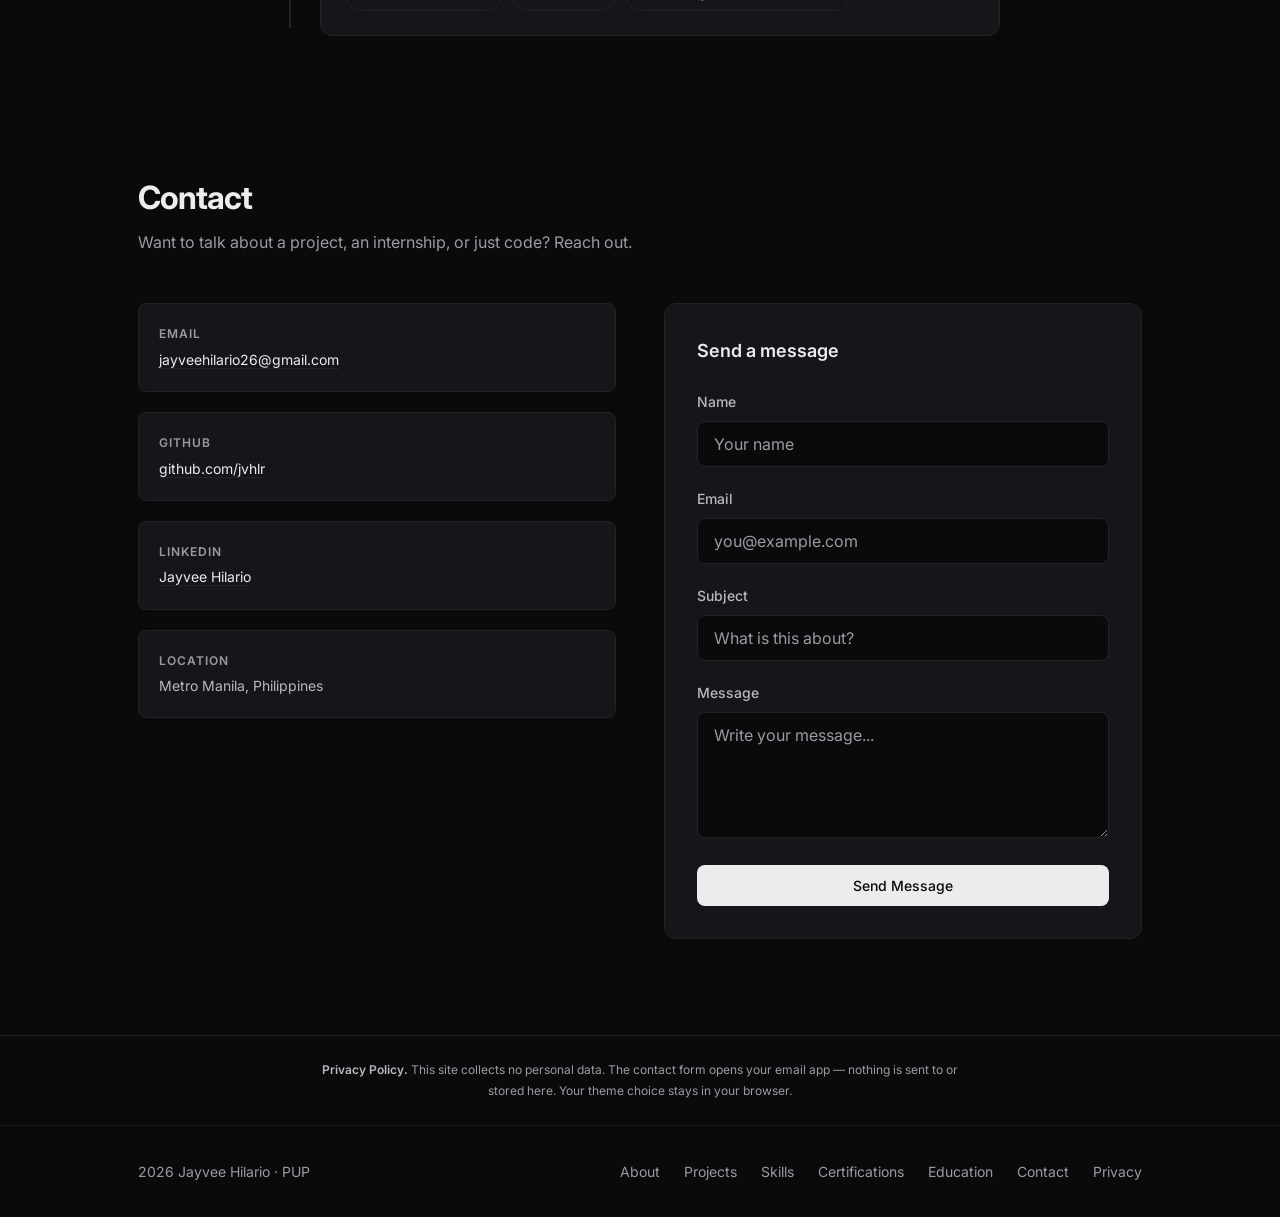
==== commit 1dc230c4: "feat: create initial CSS, HTML, and JS files for OOP portfolio website" ====
--- a/index.html
+++ b/index.html
@@ -5,8 +5,8 @@
   <meta charset="UTF-8">
   <meta name="viewport" content="width=device-width, initial-scale=1.0">
   <meta name="description"
-    content="Jayvee Hilario — BSIT student and aspiring developer. Projects, skills, and contact.">
-  <title>Jayvee Hilario — Developer Portfolio</title>
+    content="Jayvee Hilario: BSIT student and aspiring developer. Projects, skills, and contact.">
+  <title>Jayvee Hilario | Developer Portfolio</title>
   <link rel="stylesheet" href="css/styles.css?v=2">
   <link rel="icon"
     href="data:image/svg+xml,<svg xmlns='http://www.w3.org/2000/svg' viewBox='0 0 100 100'><text y='.9em' font-size='90'>J</text></svg>">
@@ -30,29 +30,13 @@
         <li><a href="#contact" class="nav__link">Contact</a></li>
       </ul>
       <button type="button" id="theme-toggle" class="theme-toggle" aria-label="Toggle light and dark mode">
-        <svg class="theme-toggle__moon" width="18" height="18" viewBox="0 0 24 24" fill="none" stroke="currentColor"
-          stroke-width="2" stroke-linecap="round" stroke-linejoin="round" aria-hidden="true">
-          <path d="M21 12.79A9 9 0 1 1 11.21 3 7 7 0 0 0 21 12.79z" />
-        </svg>
-        <svg class="theme-toggle__sun" width="18" height="18" viewBox="0 0 24 24" fill="none" stroke="currentColor"
-          stroke-width="2" stroke-linecap="round" stroke-linejoin="round" aria-hidden="true">
-          <circle cx="12" cy="12" r="5" />
-          <line x1="12" y1="1" x2="12" y2="3" />
-          <line x1="12" y1="21" x2="12" y2="23" />
-          <line x1="4.22" y1="4.22" x2="5.64" y2="5.64" />
-          <line x1="18.36" y1="18.36" x2="19.78" y2="19.78" />
-          <line x1="1" y1="12" x2="3" y2="12" />
-          <line x1="21" y1="12" x2="23" y2="12" />
-          <line x1="4.22" y1="19.78" x2="5.64" y2="18.36" />
-          <line x1="18.36" y1="5.64" x2="19.78" y2="4.22" />
-        </svg>
+        <svg class="theme-toggle__moon" width="18" height="18" viewBox="0 0 24 24" fill="none" stroke="currentColor" stroke-width="2" stroke-linecap="round" stroke-linejoin="round" aria-hidden="true"><path d="M21 12.79A9 9 0 1 1 11.21 3 7 7 0 0 0 21 12.79z"/></svg>
+        <svg class="theme-toggle__sun" width="18" height="18" viewBox="0 0 24 24" fill="none" stroke="currentColor" stroke-width="2" stroke-linecap="round" stroke-linejoin="round" aria-hidden="true"><circle cx="12" cy="12" r="5"/><line x1="12" y1="1" x2="12" y2="3"/><line x1="12" y1="21" x2="12" y2="23"/><line x1="4.22" y1="4.22" x2="5.64" y2="5.64"/><line x1="18.36" y1="18.36" x2="19.78" y2="19.78"/><line x1="1" y1="12" x2="3" y2="12"/><line x1="21" y1="12" x2="23" y2="12"/><line x1="4.22" y1="19.78" x2="5.64" y2="18.36"/><line x1="18.36" y1="5.64" x2="19.78" y2="4.22"/></svg>
       </button>
     </div>
   </nav>
 
-  <div class="progress" aria-hidden="true">
-    <div class="progress__bar"></div>
-  </div>
+  <div class="progress" aria-hidden="true"><div class="progress__bar"></div></div>
 
   <main id="main">
 
@@ -61,9 +45,7 @@
       <div class="container">
         <div class="hero__split">
           <div class="hero__photo-wrap">
-            <img
-              src="[data-uri]"
-              alt="Jayvee Hilario" class="hero__photo" width="800" height="800">
+            <img src="[data-uri]" alt="Jayvee Hilario" class="hero__photo" width="800" height="800">
           </div>
           <div class="hero__content hero__content--split">
             <p class="hero__label">
@@ -75,13 +57,14 @@
             </h1>
 
             <p class="hero__typed">
-              <span class="typed-prefix">&gt; currently exploring:&nbsp;</span><span id="typed-text"></span><span
-                class="typed-cursor" aria-hidden="true">|</span>
+              <span class="typed-prefix">&gt; currently exploring:&nbsp;</span><span id="typed-text"></span><span class="typed-cursor" aria-hidden="true">|</span>
             </p>
 
             <p class="hero__paragraph">
-              BSIT student at Polytechnic University of the Philippines. Aspiring developer and network engineer.
-              Passionate about building real-world applications and continuously learning new technologies.
+              Aspiring developer and network engineer studying Information
+              Technology. I learn by building, from Java coursework and a
+              Python trading-research prototype to web apps and hands-on
+              networking labs.
             </p>
 
             <div class="hero__actions">
@@ -117,14 +100,14 @@
             <p class="feature__text">
               I steer AI tools to move fast, then dig into the code until I can
               explain and defend every part of it. Fast hands, honest
-              understanding.
+              understanding. That's the goal.
             </p>
           </article>
 
           <article class="feature">
             <h3 class="feature__title">What I'm exploring</h3>
             <p class="feature__text">
-              Machine learning applied to real-world data. From a trading-bot
+              Machine learning applied to real-world data, from a trading-bot
               research prototype to outbreak-risk forecasting research. I like
               problems where the data is messy and the stakes are concrete.
             </p>
@@ -141,8 +124,7 @@
           </div>
           <div class="terminal__input-row">
             <span class="terminal__prompt">$</span>
-            <input type="text" id="terminal-input" class="terminal__input" autocomplete="off" autocapitalize="off"
-              spellcheck="false" aria-label="Type a terminal command">
+            <input type="text" id="terminal-input" class="terminal__input" autocomplete="off" autocapitalize="off" spellcheck="false" aria-label="Type a terminal command">
           </div>
         </div>
       </div>
@@ -152,40 +134,41 @@
     <section class="section section--border" id="projects">
       <div class="container">
         <h2 class="section-title fade-in">Projects</h2>
+        <p class="section-subtitle fade-in">
+          Selected work: from GitHub and the live web.
+        </p>
+
         <div class="features stagger" id="project-grid">
           <article class="feature">
-            <img class="feature__thumb" src="img/trading-agent-gui.jpg" alt="Trading-Agent Market Chart screen"
-              loading="lazy">
+            <img class="feature__thumb" src="img/trading-agent-gui.jpg" alt="Trading-Agent Market Chart screen" loading="lazy">
             <h3 class="feature__title">Trading-Agent</h3>
             <p class="feature__text">
               Python research prototype of an XAUUSD trading agent: backtesting
               engine, ML classifiers, and a PySide6 desktop GUI. Live trading
-              stays off — this one is for learning how markets and models
+              stays off. This one is for learning how markets and models
               behave. (WIP)
             </p>
             <p class="feature__text">
-              <a href="https://github.com/jvhlr/Trading-Agent" target="_blank" rel="noopener noreferrer">View on
-                GitHub</a>
-            </p>
-          </article>
-
-          <article class="feature">
-            <img class="feature__thumb feature__thumb--icon" src="img/hydroreminder-icon.png"
-              alt="HydroReminder app icon" loading="lazy">
+              <a href="https://github.com/jvhlr/Trading-Agent" target="_blank"
+                rel="noopener noreferrer">View on GitHub</a>
+            </p>
+          </article>
+
+          <article class="feature">
+            <img class="feature__thumb feature__thumb--icon" src="img/hydroreminder-icon.png" alt="HydroReminder app icon" loading="lazy">
             <h3 class="feature__title">HydroReminder</h3>
             <p class="feature__text">
               A small JavaScript app that reminds you to drink water. Simple,
               useful, and my first finished side project end to end. (WIP)
             </p>
             <p class="feature__text">
-              <a href="https://github.com/jvhlr/HydroReminder" target="_blank" rel="noopener noreferrer">View on
-                GitHub</a>
-            </p>
-          </article>
-
-          <article class="feature">
-            <img class="feature__thumb" src="img/kiosk-gui.jpg" alt="Government Assistance Kiosk welcome screen"
-              loading="lazy">
+              <a href="https://github.com/jvhlr/HydroReminder" target="_blank"
+                rel="noopener noreferrer">View on GitHub</a>
+            </p>
+          </article>
+
+          <article class="feature">
+            <img class="feature__thumb" src="img/kiosk-gui.jpg" alt="Government Assistance Kiosk welcome screen" loading="lazy">
             <h3 class="feature__title">Government Assistance Kiosk</h3>
             <p class="feature__text">
               A kiosk-style web app for government assistance applications:
@@ -193,7 +176,8 @@
               reference-number tracking, and ID photo capture.
             </p>
             <p class="feature__text">
-              <a href="https://kioskkk.netlify.app/" target="_blank" rel="noopener noreferrer">Visit live site</a>
+              <a href="https://kioskkk.netlify.app/" target="_blank"
+                rel="noopener noreferrer">Visit live site</a>
             </p>
           </article>
         </div>
@@ -224,8 +208,7 @@
             <div class="skill-chips">
               <button type="button" class="skill-chip" data-used="this portfolio, hand-written">HTML</button>
               <button type="button" class="skill-chip" data-used="this portfolio's dark theme">CSS</button>
-              <button type="button" class="skill-chip" data-used="this portfolio, mobile included">Responsive
-                layouts</button>
+              <button type="button" class="skill-chip" data-used="this portfolio, mobile included">Responsive layouts</button>
             </div>
             <p class="feature__text skill-used">hover a skill to see where i used it</p>
           </article>
@@ -233,9 +216,8 @@
           <article class="feature">
             <h3 class="feature__title">Networking</h3>
             <div class="skill-chips">
-              <button type="button" class="skill-chip" data-used="CNCP — Cisco NetConnect PUP">Networking</button>
-              <button type="button" class="skill-chip" data-used="network labs and simulations in CNCP">Cisco Packet
-                Tracer</button>
+              <button type="button" class="skill-chip" data-used="CNCP: Cisco NetConnect PUP">Networking</button>
+              <button type="button" class="skill-chip" data-used="network labs and simulations in CNCP">Cisco Packet Tracer</button>
               <button type="button" class="skill-chip" data-used="networking fundamentals, CNCP">OSI Model</button>
             </div>
             <p class="feature__text skill-used">hover a skill to see where i used it</p>
@@ -247,8 +229,7 @@
               <button type="button" class="skill-chip" data-used="version control on every project">Git</button>
               <button type="button" class="skill-chip" data-used="where all my code lives">GitHub</button>
               <button type="button" class="skill-chip" data-used="daily driver">VS Code</button>
-              <button type="button" class="skill-chip" data-used="how i move fast, then verify">AI-assisted
-                workflows</button>
+              <button type="button" class="skill-chip" data-used="how i move fast, then verify">AI-assisted workflows</button>
             </div>
             <p class="feature__text skill-used">hover a skill to see where i used it</p>
           </article>
@@ -258,8 +239,7 @@
             <div class="skill-chips">
               <button type="button" class="skill-chip" data-used="Trading-Agent classifiers">Machine learning</button>
               <button type="button" class="skill-chip" data-used="Trading-Agent backtest engine">Backtesting</button>
-              <button type="button" class="skill-chip" data-used="collectors and stores in Trading-Agent">Data
-                pipelines</button>
+              <button type="button" class="skill-chip" data-used="collectors and stores in Trading-Agent">Data pipelines</button>
             </div>
             <p class="feature__text skill-used">hover a skill to see where i used it</p>
           </article>
@@ -271,23 +251,20 @@
     <section class="section" id="certifications">
       <div class="container">
         <h2 class="section-title fade-in">Certifications</h2>
+        <p class="section-subtitle fade-in">
+          Credentials I&apos;ve earned.
+        </p>
+
         <div class="cert-grid stagger">
           <article class="cert-card">
             <span class="cert-logo" aria-hidden="true">
-              <svg width="28" height="28" viewBox="0 0 24 24" aria-hidden="true">
-                <rect x="2" y="2" width="9.5" height="9.5" fill="#f25022" />
-                <rect x="12.5" y="2" width="9.5" height="9.5" fill="#7fba00" />
-                <rect x="2" y="12.5" width="9.5" height="9.5" fill="#00a4ef" />
-                <rect x="12.5" y="12.5" width="9.5" height="9.5" fill="#ffb900" />
-              </svg>
+              <svg width="28" height="28" viewBox="0 0 24 24" aria-hidden="true"><rect x="2" y="2" width="9.5" height="9.5" fill="#f25022"/><rect x="12.5" y="2" width="9.5" height="9.5" fill="#7fba00"/><rect x="2" y="12.5" width="9.5" height="9.5" fill="#00a4ef"/><rect x="12.5" y="12.5" width="9.5" height="9.5" fill="#ffb900"/></svg>
             </span>
             <div class="cert-card__text">
               <h3 class="cert-card__title">Microsoft Office Specialist</h3>
               <p class="cert-card__detail">Excel Associate (Office 2019)</p>
               <p class="cert-card__meta">Issued May 2024 &middot; via Certiport</p>
-              <a class="cert-card__verify"
-                href="https://www.credly.com/badges/d2aabe0f-3e57-462a-8a1d-1a40502e9721/public_url" target="_blank"
-                rel="noopener">Verify credential &#8599;</a>
+              <a class="cert-card__verify" href="https://www.credly.com/badges/d2aabe0f-3e57-462a-8a1d-1a40502e9721/public_url" target="_blank" rel="noopener">Verify credential &#8599;</a>
             </div>
           </article>
           <article class="cert-card">
@@ -296,9 +273,7 @@
               <h3 class="cert-card__title">Cybersecurity</h3>
               <p class="cert-card__detail">Certificate of Completion &middot; ADBI E-Learning</p>
               <p class="cert-card__meta">Completed October 2026</p>
-              <a class="cert-card__verify"
-                href="https://elearning-adbi.org/certificate-verifier/?&amp;code=205833-179-130-6940" target="_blank"
-                rel="noopener">Verify credential &#8599;</a>
+              <a class="cert-card__verify" href="https://elearning-adbi.org/certificate-verifier/?&amp;code=205833-179-130-6940" target="_blank" rel="noopener">Verify credential &#8599;</a>
             </div>
           </article>
         </div>
@@ -306,9 +281,13 @@
     </section>
 
     <!-- ═══ EDUCATION ═══ -->
-    <section class="section section--border" id="education">
+        <section class="section section--border" id="education">
       <div class="container">
         <h2 class="section-title fade-in">Education</h2>
+        <p class="section-subtitle fade-in">
+          Where I studied, and what I did there.
+        </p>
+
         <div class="timeline stagger">
           <div class="timeline__item">
             <span class="timeline__dot timeline__dot--now" aria-hidden="true"></span>
@@ -339,8 +318,7 @@
             <p class="timeline__years">2021 &ndash; 2023</p>
             <article class="timeline__card">
               <div class="edu-head">
-                <span class="edu-logo"><img src="img/dyci-seal.png" alt="Dr. Yanga's Colleges seal" width="64"
-                    height="64"></span>
+                <span class="edu-logo"><img src="img/dyci-seal.png" alt="Dr. Yanga's Colleges seal" width="64" height="64"></span>
                 <div class="edu-head__text">
                   <h3 class="edu-school">Dr. Yanga&rsquo;s Colleges</h3>
                   <p class="edu-program">Senior High School &ndash; STEM</p>
@@ -364,7 +342,7 @@
       </div>
     </section>
 
-    <!-- ═══ CONTACT ═══ -->
+<!-- ═══ CONTACT ═══ -->
     <section class="section" id="contact">
       <div class="container">
         <h2 class="section-title fade-in">Contact</h2>
@@ -385,7 +363,8 @@
             <div class="contact-item">
               <p class="contact-item__label">GitHub</p>
               <p class="contact-item__value">
-                <a href="https://github.com/jvhlr" target="_blank" rel="noopener noreferrer">github.com/jvhlr</a>
+                <a href="https://github.com/jvhlr" target="_blank"
+                  rel="noopener noreferrer">github.com/jvhlr</a>
               </p>
             </div>
 
@@ -443,8 +422,7 @@
   <!-- ═══ PRIVACY POLICY ═══ -->
   <section class="privacy" id="privacy">
     <div class="container">
-      <p class="privacy__text"><strong>Privacy Policy.</strong> This site collects no personal data. The contact form
-        opens your email app &mdash; nothing is sent to or stored here. Your theme choice stays in your browser.</p>
+      <p class="privacy__text"><strong>Privacy Policy.</strong> This site collects no personal data. The contact form opens your email app &mdash; nothing is sent to or stored here. Your theme choice stays in your browser.</p>
     </div>
   </section>
 
@@ -452,7 +430,7 @@
   <footer class="footer">
     <div class="container">
       <div class="footer__inner">
-        <p class="footer__text">2026 Jayvee Hilario — PUP</p>
+        <p class="footer__text">2026 Jayvee Hilario · PUP</p>
         <ul class="footer__links">
           <li><a href="#about" class="footer__link">About</a></li>
           <li><a href="#projects" class="footer__link">Projects</a></li>
@@ -467,14 +445,10 @@
   </footer>
 
   <button type="button" id="back-to-top" class="back-to-top" aria-label="Back to top">
-    <svg width="18" height="18" viewBox="0 0 24 24" fill="none" stroke="currentColor" stroke-width="2"
-      stroke-linecap="round" stroke-linejoin="round" aria-hidden="true">
-      <line x1="12" y1="19" x2="12" y2="5" />
-      <polyline points="5 12 12 5 19 12" />
-    </svg>
+    <svg width="18" height="18" viewBox="0 0 24 24" fill="none" stroke="currentColor" stroke-width="2" stroke-linecap="round" stroke-linejoin="round" aria-hidden="true"><line x1="12" y1="19" x2="12" y2="5"/><polyline points="5 12 12 5 19 12"/></svg>
   </button>
 
   <script src="js/main.js" defer></script>
 </body>
 
-</html>+</html>
--- a/css/styles.css
+++ b/css/styles.css
@@ -1,3 +1,8 @@
+/* ============================================================
+   OOP E-Portfolio - Dark Developer Aesthetic
+   Typography-first. Content-focused. Premium silence.
+   ============================================================ */
+
 @import url('https://fonts.googleapis.com/css2?family=Inter:wght@300;400;500;600;700;800;900&family=JetBrains+Mono:wght@400;500&display=swap');
 
 /* ============================================================
@@ -226,7 +231,7 @@
 
 
 /* ============================================================
-   4. NAVIGATION — Text only, minimal
+   4. NAVIGATION - Text only, minimal
    ============================================================ */
 .nav {
   position: sticky;
@@ -260,17 +265,9 @@
   border-color: var(--text-muted);
 }
 
-.theme-toggle__sun {
-  display: none;
-}
-
-:root[data-theme="light"] .theme-toggle__sun {
-  display: block;
-}
-
-:root[data-theme="light"] .theme-toggle__moon {
-  display: none;
-}
+.theme-toggle__sun { display: none; }
+:root[data-theme="light"] .theme-toggle__sun { display: block; }
+:root[data-theme="light"] .theme-toggle__moon { display: none; }
 
 .nav__inner {
   max-width: var(--max-width);
@@ -399,7 +396,7 @@
 
 
 /* ============================================================
-   6. HERO — Centered, text-dominant
+   6. HERO - Centered, text-dominant
    ============================================================ */
 .hero {
   min-height: calc(100vh - var(--nav-height));
@@ -539,7 +536,7 @@
 
 
 /* ============================================================
-   7. BUTTONS — Minimal, no icons
+   7. BUTTONS - Minimal, no icons
    ============================================================ */
 .btn {
   display: inline-block;
@@ -577,7 +574,7 @@
 
 
 /* ============================================================
-   8. SECTION HEADERS — Large, typographic
+   8. SECTION HEADERS - Large, typographic
    ============================================================ */
 .section-title {
   font-size: var(--text-3xl);
@@ -632,7 +629,7 @@
 
 
 /* ============================================================
-   10. TABS — Understated
+   10. TABS - Understated
    ============================================================ */
 .tabs {
   display: flex;
@@ -701,7 +698,7 @@
 
 
 /* ============================================================
-   11. CONTENT CARD — Collapsible, minimal
+   11. CONTENT CARD - Collapsible, minimal
    ============================================================ */
 .card {
   border: 1px solid var(--border);
@@ -841,7 +838,7 @@
 
 
 /* ============================================================
-   13. CODE BLOCKS — Dark terminal feel
+   13. CODE BLOCKS - Dark terminal feel
    ============================================================ */
 .code-block {
   margin: var(--sp-5) 0;
@@ -935,7 +932,7 @@
 
 
 /* ============================================================
-   14. OUTPUT BLOCK — Terminal style
+   14. OUTPUT BLOCK - Terminal style
    ============================================================ */
 .output {
   margin: var(--sp-4) 0;
@@ -1004,7 +1001,7 @@
 }
 
 .explanation__text li::before {
-  content: '—';
+  content: '·';
   position: absolute;
   left: 0;
   color: var(--text-muted);
@@ -1026,7 +1023,7 @@
 
 
 /* ============================================================
-   16. REFLECTION — The highlight
+   16. REFLECTION - The highlight
    ============================================================ */
 .reflection {
   margin: var(--sp-10) 0;
@@ -1248,7 +1245,7 @@
 
 
 /* ============================================================
-   19. HOME STATS — Quiet numbers
+   19. HOME STATS - Quiet numbers
    ============================================================ */
 .stats {
   display: flex;
@@ -1330,7 +1327,7 @@
   flex-direction: column;
 }
 
-#project-grid .feature>p:last-child {
+#project-grid .feature > p:last-child {
   margin-top: auto;
   padding-top: var(--sp-4);
 }
@@ -1371,7 +1368,7 @@
 
 
 /* ============================================================
-   21. FOOTER — Minimal
+   21. FOOTER - Minimal
    ============================================================ */
 .footer {
   border-top: 1px solid var(--border-light);
@@ -1429,7 +1426,7 @@
 
 
 /* ============================================================
-   23. ANIMATIONS — Subtle fade-in
+   23. ANIMATIONS - Subtle fade-in
    ============================================================ */
 .fade-in {
   opacity: 0;
@@ -1543,9 +1540,7 @@
 }
 
 @keyframes blink {
-  50% {
-    opacity: 0;
-  }
+  50% { opacity: 0; }
 }
 
 /* ── Project repo meta line ── */
@@ -1572,7 +1567,7 @@
 
 
 /* ============================================================
-   25. EMPTY STATE — "Content Incoming" placeholders
+   25. EMPTY STATE - "Content Incoming" placeholders
    ============================================================ */
 .empty-state {
   display: flex;
@@ -1677,7 +1672,7 @@
 
 
 /* ============================================================
-   27. UTILITY — nowrap
+   27. UTILITY - nowrap
    ============================================================ */
 .nowrap {
   white-space: nowrap;
@@ -1752,7 +1747,7 @@
 }
 
 /* ============================================================
-   24. TERMINAL — aged CRT
+   24. TERMINAL - aged CRT
    ============================================================ */
 .terminal {
   --term-green: #9dff70;
@@ -1795,11 +1790,13 @@
   border-radius: 20px;
   background:
     url('data:image/svg+xml;utf8,<svg xmlns="http://www.w3.org/2000/svg" width="140" height="140"><filter id="n"><feTurbulence type="fractalNoise" baseFrequency="0.85" numOctaves="2" stitchTiles="stitch"/></filter><rect width="140" height="140" filter="url(%23n)" opacity="0.55"/></svg>'),
-    repeating-linear-gradient(to bottom,
+    repeating-linear-gradient(
+      to bottom,
       transparent 0px,
       transparent 2px,
       rgba(0, 0, 0, 0.38) 3px,
-      rgba(0, 0, 0, 0.38) 5px);
+      rgba(0, 0, 0, 0.38) 5px
+    );
   opacity: 0.5;
   pointer-events: none;
   z-index: 5;
@@ -1853,7 +1850,7 @@
   border-radius: 4px;
 }
 
-/* slow rolling band, like an old CRT — transform-based so it never
+/* slow rolling band, like an old CRT - transform-based so it never
    inflates the scrollable area and shoves lines out of view */
 .terminal__body::before {
   content: "";
@@ -1915,51 +1912,24 @@
 }
 
 @keyframes term-blink {
-  50% {
-    opacity: 0.3;
-  }
+  50% { opacity: 0.3; }
 }
 
 @keyframes term-flicker {
-
-  0%,
-  100% {
-    opacity: 1;
-  }
-
-  92% {
-    opacity: 1;
-  }
-
-  93% {
-    opacity: 0.88;
-  }
-
-  94% {
-    opacity: 1;
-  }
-
-  97% {
-    opacity: 0.94;
-  }
-
-  98% {
-    opacity: 1;
-  }
+  0%, 100% { opacity: 1; }
+  92% { opacity: 1; }
+  93% { opacity: 0.88; }
+  94% { opacity: 1; }
+  97% { opacity: 0.94; }
+  98% { opacity: 1; }
 }
 
 @keyframes term-roll {
-  from {
-    transform: translateY(-160px);
-  }
-
-  to {
-    transform: translateY(560px);
-  }
+  from { transform: translateY(-160px); }
+  to { transform: translateY(560px); }
 }
 
 @media (prefers-reduced-motion: reduce) {
-
   .terminal__body,
   .terminal__power,
   .terminal__body::before {
@@ -2043,7 +2013,7 @@
 }
 
 /* ============================================================
-   27. EDUCATION — timeline + focus areas
+   27. EDUCATION - timeline + focus areas
    ============================================================ */
 .timeline {
   position: relative;
@@ -2184,7 +2154,6 @@
   .timeline {
     padding-left: 2rem;
   }
-
   .timeline__dot {
     left: -2rem;
   }
@@ -2288,4 +2257,4 @@
   font-size: var(--text-sm);
   letter-spacing: 0.04em;
   color: var(--text-secondary);
-}+}
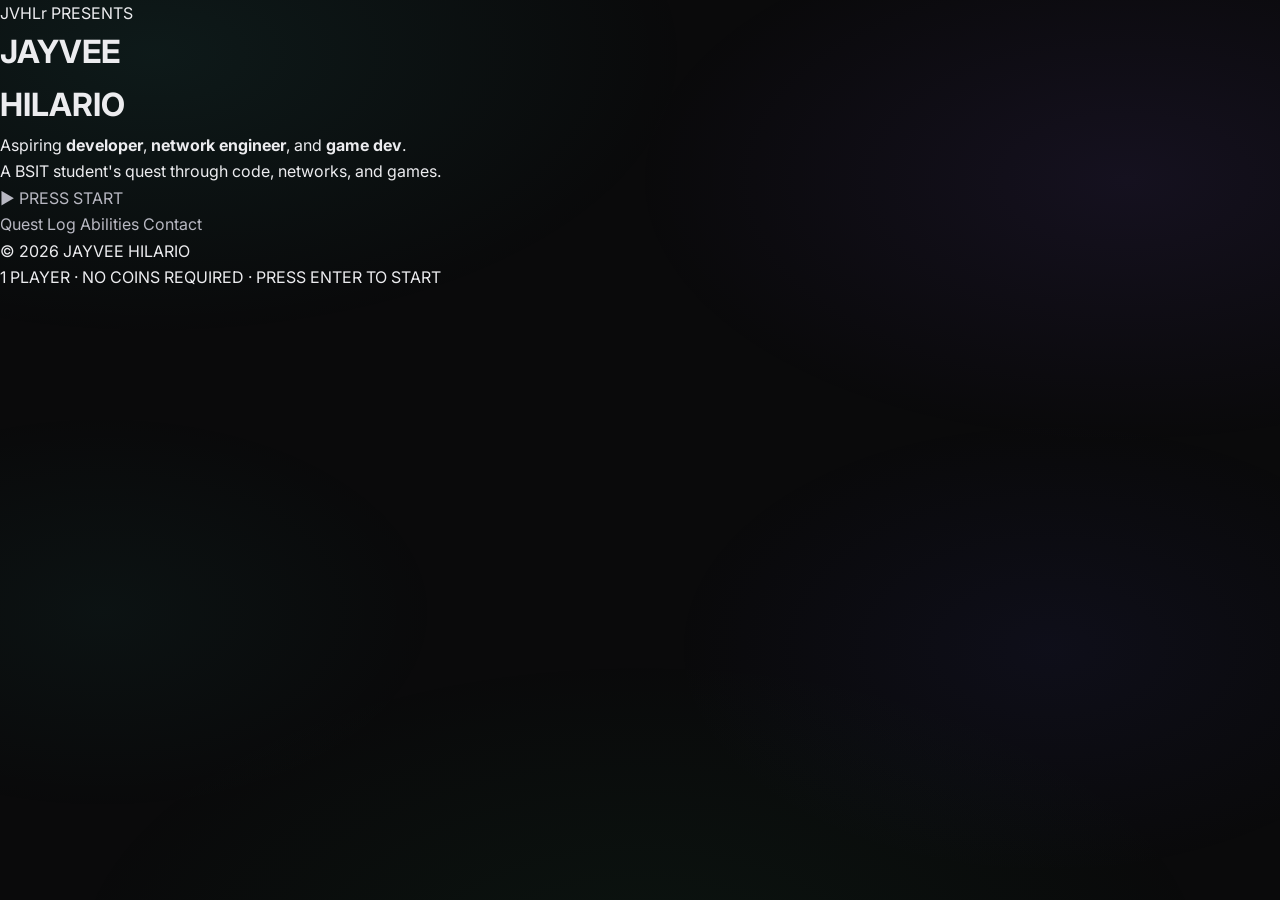
==== commit 7c909e81: "feat: implement object-oriented programming portfolio website with interactive design" ====
--- a/index.html
+++ b/index.html
@@ -5,450 +5,45 @@
   <meta charset="UTF-8">
   <meta name="viewport" content="width=device-width, initial-scale=1.0">
   <meta name="description"
-    content="Jayvee Hilario: BSIT student and aspiring developer. Projects, skills, and contact.">
-  <title>Jayvee Hilario | Developer Portfolio</title>
-  <link rel="stylesheet" href="css/styles.css?v=2">
+    content="Jayvee Hilario: BSIT student and aspiring developer. Press start to enter the portfolio.">
+  <title>Jayvee Hilario | Press Start</title>
+  <link rel="stylesheet" href="css/styles.css?v=3">
   <link rel="icon"
     href="data:image/svg+xml,<svg xmlns='http://www.w3.org/2000/svg' viewBox='0 0 100 100'><text y='.9em' font-size='90'>J</text></svg>">
 </head>
 
 <body>
 
-  <a href="#main" class="skip-link">Skip to content</a>
+  <main class="title-screen">
+    <p class="title__presents">JVHLr PRESENTS</p>
 
-  <!-- ═══ NAV ═══ -->
-  <nav class="nav" aria-label="Main navigation">
-    <div class="nav__inner">
-      <a href="#top" class="nav__brand">jvhlr</a>
-      <button class="nav__toggle" aria-label="Toggle menu">Menu</button>
-      <ul class="nav__links">
-        <li><a href="#about" class="nav__link">About</a></li>
-        <li><a href="#projects" class="nav__link">Projects</a></li>
-        <li><a href="#skills" class="nav__link">Skills</a></li>
-        <li><a href="#certifications" class="nav__link">Certifications</a></li>
-        <li><a href="#education" class="nav__link">Education</a></li>
-        <li><a href="#contact" class="nav__link">Contact</a></li>
-      </ul>
-      <button type="button" id="theme-toggle" class="theme-toggle" aria-label="Toggle light and dark mode">
-        <svg class="theme-toggle__moon" width="18" height="18" viewBox="0 0 24 24" fill="none" stroke="currentColor" stroke-width="2" stroke-linecap="round" stroke-linejoin="round" aria-hidden="true"><path d="M21 12.79A9 9 0 1 1 11.21 3 7 7 0 0 0 21 12.79z"/></svg>
-        <svg class="theme-toggle__sun" width="18" height="18" viewBox="0 0 24 24" fill="none" stroke="currentColor" stroke-width="2" stroke-linecap="round" stroke-linejoin="round" aria-hidden="true"><circle cx="12" cy="12" r="5"/><line x1="12" y1="1" x2="12" y2="3"/><line x1="12" y1="21" x2="12" y2="23"/><line x1="4.22" y1="4.22" x2="5.64" y2="5.64"/><line x1="18.36" y1="18.36" x2="19.78" y2="19.78"/><line x1="1" y1="12" x2="3" y2="12"/><line x1="21" y1="12" x2="23" y2="12"/><line x1="4.22" y1="19.78" x2="5.64" y2="18.36"/><line x1="18.36" y1="5.64" x2="19.78" y2="4.22"/></svg>
-      </button>
-    </div>
-  </nav>
+    <h1 class="title__logo">JAYVEE<br>HILARIO</h1>
+    <div class="title__rule" aria-hidden="true"></div>
 
-  <div class="progress" aria-hidden="true"><div class="progress__bar"></div></div>
+    <p class="title__tag">
+      Aspiring <b>developer</b>, <b>network engineer</b>, and <b>game dev</b>.<br>
+      A BSIT student's quest through code, networks, and games.
+    </p>
 
-  <main id="main">
+    <a class="title__start win" href="portfolio.html">&#9654; PRESS START</a>
 
-    <!-- ═══ HERO ═══ -->
-    <section class="hero" id="top">
-      <div class="container">
-        <div class="hero__split">
-          <div class="hero__photo-wrap">
-            <img src="[data-uri]" alt="Jayvee Hilario" class="hero__photo" width="800" height="800">
-          </div>
-          <div class="hero__content hero__content--split">
-            <p class="hero__label">
-              BSIT &nbsp;/&nbsp; PUP &nbsp;/&nbsp; Metro Manila, PH
-            </p>
+    <nav class="title__menu" aria-label="Quick entry">
+      <a class="title__opt" href="portfolio.html#projects">Quest Log</a>
+      <a class="title__opt" href="portfolio.html#skills">Abilities</a>
+      <a class="title__opt" href="portfolio.html#contact">Contact</a>
+    </nav>
 
-            <h1 class="hero__heading">
-              Hi, I'm Jayvee.<br><span class="hero__subheading">I build things with <em>code</em>.</span>
-            </h1>
-
-            <p class="hero__typed">
-              <span class="typed-prefix">&gt; currently exploring:&nbsp;</span><span id="typed-text"></span><span class="typed-cursor" aria-hidden="true">|</span>
-            </p>
-
-            <p class="hero__paragraph">
-              Aspiring developer and network engineer studying Information
-              Technology. I learn by building, from Java coursework and a
-              Python trading-research prototype to web apps and hands-on
-              networking labs.
-            </p>
-
-            <div class="hero__actions">
-              <a href="#projects" class="btn btn--primary">View Projects</a>
-              <a href="#contact" class="btn btn--ghost">Get in Touch</a>
-            </div>
-          </div>
-        </div>
-      </div>
-    </section>
-
-    <!-- ═══ ABOUT ═══ -->
-    <section class="section section--border" id="about">
-      <div class="container">
-        <h2 class="section-title fade-in">About me</h2>
-        <p class="section-subtitle fade-in">
-          Student by day, builder by habit.
-        </p>
-
-        <div class="features stagger">
-          <article class="feature">
-            <h3 class="feature__title">Background</h3>
-            <p class="feature__text">
-              I'm a Bachelor of Science in Information Technology student at the
-              Polytechnic University of the Philippines, based in Metro Manila.
-              My coursework gave me a solid foundation in object-oriented
-              programming with Java.
-            </p>
-          </article>
-
-          <article class="feature">
-            <h3 class="feature__title">How I work</h3>
-            <p class="feature__text">
-              I steer AI tools to move fast, then dig into the code until I can
-              explain and defend every part of it. Fast hands, honest
-              understanding. That's the goal.
-            </p>
-          </article>
-
-          <article class="feature">
-            <h3 class="feature__title">What I'm exploring</h3>
-            <p class="feature__text">
-              Machine learning applied to real-world data, from a trading-bot
-              research prototype to outbreak-risk forecasting research. I like
-              problems where the data is messy and the stakes are concrete.
-            </p>
-          </article>
-        </div>
-
-        <div class="terminal fade-in">
-          <span class="terminal__power" aria-hidden="true"></span>
-          <div class="terminal__body" id="terminal-body" aria-live="polite">
-            <div class="terminal__output">PHOSPHOR WORKS (TM) TERMLINK PROTOCOL</div>
-            <div class="terminal__output">SECURE CONNECTION ESTABLISHED</div>
-            <div class="terminal__output">&nbsp;</div>
-            <div class="terminal__output">type &apos;help&apos; to begin.</div>
-          </div>
-          <div class="terminal__input-row">
-            <span class="terminal__prompt">$</span>
-            <input type="text" id="terminal-input" class="terminal__input" autocomplete="off" autocapitalize="off" spellcheck="false" aria-label="Type a terminal command">
-          </div>
-        </div>
-      </div>
-    </section>
-
-    <!-- ═══ PROJECTS ═══ -->
-    <section class="section section--border" id="projects">
-      <div class="container">
-        <h2 class="section-title fade-in">Projects</h2>
-        <p class="section-subtitle fade-in">
-          Selected work: from GitHub and the live web.
-        </p>
-
-        <div class="features stagger" id="project-grid">
-          <article class="feature">
-            <img class="feature__thumb" src="img/trading-agent-gui.jpg" alt="Trading-Agent Market Chart screen" loading="lazy">
-            <h3 class="feature__title">Trading-Agent</h3>
-            <p class="feature__text">
-              Python research prototype of an XAUUSD trading agent: backtesting
-              engine, ML classifiers, and a PySide6 desktop GUI. Live trading
-              stays off. This one is for learning how markets and models
-              behave. (WIP)
-            </p>
-            <p class="feature__text">
-              <a href="https://github.com/jvhlr/Trading-Agent" target="_blank"
-                rel="noopener noreferrer">View on GitHub</a>
-            </p>
-          </article>
-
-          <article class="feature">
-            <img class="feature__thumb feature__thumb--icon" src="img/hydroreminder-icon.png" alt="HydroReminder app icon" loading="lazy">
-            <h3 class="feature__title">HydroReminder</h3>
-            <p class="feature__text">
-              A small JavaScript app that reminds you to drink water. Simple,
-              useful, and my first finished side project end to end. (WIP)
-            </p>
-            <p class="feature__text">
-              <a href="https://github.com/jvhlr/HydroReminder" target="_blank"
-                rel="noopener noreferrer">View on GitHub</a>
-            </p>
-          </article>
-
-          <article class="feature">
-            <img class="feature__thumb" src="img/kiosk-gui.jpg" alt="Government Assistance Kiosk welcome screen" loading="lazy">
-            <h3 class="feature__title">Government Assistance Kiosk</h3>
-            <p class="feature__text">
-              A kiosk-style web app for government assistance applications:
-              program selection, requirements checklist, document upload,
-              reference-number tracking, and ID photo capture.
-            </p>
-            <p class="feature__text">
-              <a href="https://kioskkk.netlify.app/" target="_blank"
-                rel="noopener noreferrer">Visit live site</a>
-            </p>
-          </article>
-        </div>
-      </div>
-    </section>
-
-    <!-- ═══ SKILLS ═══ -->
-    <section class="section" id="skills">
-      <div class="container">
-        <h2 class="section-title fade-in">Skills</h2>
-        <p class="section-subtitle fade-in">
-          What I can actually ship with today.
-        </p>
-
-        <div class="features features--four stagger">
-          <article class="feature">
-            <h3 class="feature__title">Languages</h3>
-            <div class="skill-chips">
-              <button type="button" class="skill-chip" data-used="OOP coursework in Java">Java</button>
-              <button type="button" class="skill-chip" data-used="Trading-Agent research prototype">Python</button>
-              <button type="button" class="skill-chip" data-used="HydroReminder and this site">JavaScript</button>
-            </div>
-            <p class="feature__text skill-used">hover a skill to see where i used it</p>
-          </article>
-
-          <article class="feature">
-            <h3 class="feature__title">Web</h3>
-            <div class="skill-chips">
-              <button type="button" class="skill-chip" data-used="this portfolio, hand-written">HTML</button>
-              <button type="button" class="skill-chip" data-used="this portfolio's dark theme">CSS</button>
-              <button type="button" class="skill-chip" data-used="this portfolio, mobile included">Responsive layouts</button>
-            </div>
-            <p class="feature__text skill-used">hover a skill to see where i used it</p>
-          </article>
-
-          <article class="feature">
-            <h3 class="feature__title">Networking</h3>
-            <div class="skill-chips">
-              <button type="button" class="skill-chip" data-used="CNCP: Cisco NetConnect PUP">Networking</button>
-              <button type="button" class="skill-chip" data-used="network labs and simulations in CNCP">Cisco Packet Tracer</button>
-              <button type="button" class="skill-chip" data-used="networking fundamentals, CNCP">OSI Model</button>
-            </div>
-            <p class="feature__text skill-used">hover a skill to see where i used it</p>
-          </article>
-
-          <article class="feature">
-            <h3 class="feature__title">Tools</h3>
-            <div class="skill-chips">
-              <button type="button" class="skill-chip" data-used="version control on every project">Git</button>
-              <button type="button" class="skill-chip" data-used="where all my code lives">GitHub</button>
-              <button type="button" class="skill-chip" data-used="daily driver">VS Code</button>
-              <button type="button" class="skill-chip" data-used="how i move fast, then verify">AI-assisted workflows</button>
-            </div>
-            <p class="feature__text skill-used">hover a skill to see where i used it</p>
-          </article>
-
-          <article class="feature">
-            <h3 class="feature__title">Exploring</h3>
-            <div class="skill-chips">
-              <button type="button" class="skill-chip" data-used="Trading-Agent classifiers">Machine learning</button>
-              <button type="button" class="skill-chip" data-used="Trading-Agent backtest engine">Backtesting</button>
-              <button type="button" class="skill-chip" data-used="collectors and stores in Trading-Agent">Data pipelines</button>
-            </div>
-            <p class="feature__text skill-used">hover a skill to see where i used it</p>
-          </article>
-        </div>
-      </div>
-    </section>
-
-    <!-- ═══ CERTIFICATIONS ═══ -->
-    <section class="section" id="certifications">
-      <div class="container">
-        <h2 class="section-title fade-in">Certifications</h2>
-        <p class="section-subtitle fade-in">
-          Credentials I&apos;ve earned.
-        </p>
-
-        <div class="cert-grid stagger">
-          <article class="cert-card">
-            <span class="cert-logo" aria-hidden="true">
-              <svg width="28" height="28" viewBox="0 0 24 24" aria-hidden="true"><rect x="2" y="2" width="9.5" height="9.5" fill="#f25022"/><rect x="12.5" y="2" width="9.5" height="9.5" fill="#7fba00"/><rect x="2" y="12.5" width="9.5" height="9.5" fill="#00a4ef"/><rect x="12.5" y="12.5" width="9.5" height="9.5" fill="#ffb900"/></svg>
-            </span>
-            <div class="cert-card__text">
-              <h3 class="cert-card__title">Microsoft Office Specialist</h3>
-              <p class="cert-card__detail">Excel Associate (Office 2019)</p>
-              <p class="cert-card__meta">Issued May 2024 &middot; via Certiport</p>
-              <a class="cert-card__verify" href="https://www.credly.com/badges/d2aabe0f-3e57-462a-8a1d-1a40502e9721/public_url" target="_blank" rel="noopener">Verify credential &#8599;</a>
-            </div>
-          </article>
-          <article class="cert-card">
-            <span class="cert-logo cert-logo--text" aria-hidden="true">ADBI</span>
-            <div class="cert-card__text">
-              <h3 class="cert-card__title">Cybersecurity</h3>
-              <p class="cert-card__detail">Certificate of Completion &middot; ADBI E-Learning</p>
-              <p class="cert-card__meta">Completed October 2026</p>
-              <a class="cert-card__verify" href="https://elearning-adbi.org/certificate-verifier/?&amp;code=205833-179-130-6940" target="_blank" rel="noopener">Verify credential &#8599;</a>
-            </div>
-          </article>
-        </div>
-      </div>
-    </section>
-
-    <!-- ═══ EDUCATION ═══ -->
-        <section class="section section--border" id="education">
-      <div class="container">
-        <h2 class="section-title fade-in">Education</h2>
-        <p class="section-subtitle fade-in">
-          Where I studied, and what I did there.
-        </p>
-
-        <div class="timeline stagger">
-          <div class="timeline__item">
-            <span class="timeline__dot timeline__dot--now" aria-hidden="true"></span>
-            <p class="timeline__years">2024 &ndash; Present &middot; 3rd Year</p>
-            <article class="timeline__card">
-              <div class="edu-head">
-                <span class="edu-logo"><img src="img/pup-seal.png" alt="PUP seal" width="64" height="64"></span>
-                <div class="edu-head__text">
-                  <h3 class="edu-school">Polytechnic University of the Philippines</h3>
-                  <p class="edu-program">Bachelor of Science in Information Technology</p>
-                </div>
-              </div>
-              <h4 class="timeline__subhead">What I&apos;m learning</h4>
-              <ul class="timeline__list">
-                <li>Object-oriented programming (Java)</li>
-                <li>Networking fundamentals + Packet Tracer labs</li>
-              </ul>
-              <h4 class="timeline__subhead">Activities</h4>
-              <ul class="timeline__tags">
-                <li>CNCP &mdash; Cisco NetConnect PUP</li>
-                <li>GDG &mdash; Google Developers Group</li>
-              </ul>
-            </article>
-          </div>
-
-          <div class="timeline__item">
-            <span class="timeline__dot" aria-hidden="true"></span>
-            <p class="timeline__years">2021 &ndash; 2023</p>
-            <article class="timeline__card">
-              <div class="edu-head">
-                <span class="edu-logo"><img src="img/dyci-seal.png" alt="Dr. Yanga's Colleges seal" width="64" height="64"></span>
-                <div class="edu-head__text">
-                  <h3 class="edu-school">Dr. Yanga&rsquo;s Colleges</h3>
-                  <p class="edu-program">Senior High School &ndash; STEM</p>
-                </div>
-              </div>
-              <h4 class="timeline__subhead">What I learned</h4>
-              <ul class="timeline__list">
-                <li>Research methods &mdash; Best Research Capstone</li>
-                <li>Public speaking &amp; argumentation &mdash; Debate Society</li>
-                <li>STEM foundations</li>
-              </ul>
-              <h4 class="timeline__subhead">Highlights</h4>
-              <ul class="timeline__tags">
-                <li>BHSDC Octo-finalist</li>
-                <li>With Honors</li>
-                <li>Science Quiz Bee &mdash; 3rd Place</li>
-              </ul>
-            </article>
-          </div>
-        </div>
-      </div>
-    </section>
-
-<!-- ═══ CONTACT ═══ -->
-    <section class="section" id="contact">
-      <div class="container">
-        <h2 class="section-title fade-in">Contact</h2>
-        <p class="section-subtitle fade-in">
-          Want to talk about a project, an internship, or just code? Reach out.
-        </p>
-
-        <div class="contact-grid">
-
-          <div class="contact-list fade-in">
-            <div class="contact-item">
-              <p class="contact-item__label">Email</p>
-              <p class="contact-item__value">
-                <a href="mailto:jayveehilario26@gmail.com">jayveehilario26@gmail.com</a>
-              </p>
-            </div>
-
-            <div class="contact-item">
-              <p class="contact-item__label">GitHub</p>
-              <p class="contact-item__value">
-                <a href="https://github.com/jvhlr" target="_blank"
-                  rel="noopener noreferrer">github.com/jvhlr</a>
-              </p>
-            </div>
-
-            <div class="contact-item">
-              <p class="contact-item__label">LinkedIn</p>
-              <p class="contact-item__value">
-                <a href="https://www.linkedin.com/in/jayvee-hilario-82aa0b325/" target="_blank"
-                  rel="noopener noreferrer">Jayvee Hilario</a>
-              </p>
-            </div>
-
-            <div class="contact-item">
-              <p class="contact-item__label">Location</p>
-              <p class="contact-item__value">Metro Manila, Philippines</p>
-            </div>
-          </div>
-
-          <div class="fade-in">
-            <form class="contact-form" id="contact-form" novalidate>
-              <h2 class="contact-form__title">Send a message</h2>
-
-              <div class="form-group">
-                <label for="form-name">Name</label>
-                <input type="text" id="form-name" name="name" placeholder="Your name" required autocomplete="name">
-              </div>
-
-              <div class="form-group">
-                <label for="form-email">Email</label>
-                <input type="email" id="form-email" name="email" placeholder="you@example.com" required
-                  autocomplete="email">
-              </div>
-
-              <div class="form-group">
-                <label for="form-subject">Subject</label>
-                <input type="text" id="form-subject" name="subject" placeholder="What is this about?">
-              </div>
-
-              <div class="form-group">
-                <label for="form-message">Message</label>
-                <textarea id="form-message" name="message" placeholder="Write your message..." rows="5"
-                  required></textarea>
-              </div>
-
-              <button type="submit" class="btn btn--primary" style="width: 100%; text-align: center;">Send
-                Message</button>
-            </form>
-          </div>
-
-        </div>
-      </div>
-    </section>
-
+    <p class="title__foot">
+      <span class="title__copy">&copy; 2026 JAYVEE HILARIO</span><br>
+      1 PLAYER &middot; NO COINS REQUIRED &middot; PRESS ENTER TO START
+    </p>
   </main>
 
-  <!-- ═══ PRIVACY POLICY ═══ -->
-  <section class="privacy" id="privacy">
-    <div class="container">
-      <p class="privacy__text"><strong>Privacy Policy.</strong> This site collects no personal data. The contact form opens your email app &mdash; nothing is sent to or stored here. Your theme choice stays in your browser.</p>
-    </div>
-  </section>
-
-  <!-- ═══ FOOTER ═══ -->
-  <footer class="footer">
-    <div class="container">
-      <div class="footer__inner">
-        <p class="footer__text">2026 Jayvee Hilario · PUP</p>
-        <ul class="footer__links">
-          <li><a href="#about" class="footer__link">About</a></li>
-          <li><a href="#projects" class="footer__link">Projects</a></li>
-          <li><a href="#skills" class="footer__link">Skills</a></li>
-          <li><a href="#certifications" class="footer__link">Certifications</a></li>
-          <li><a href="#education" class="footer__link">Education</a></li>
-          <li><a href="#contact" class="footer__link">Contact</a></li>
-          <li><a href="#privacy" class="footer__link">Privacy</a></li>
-        </ul>
-      </div>
-    </div>
-  </footer>
-
-  <button type="button" id="back-to-top" class="back-to-top" aria-label="Back to top">
-    <svg width="18" height="18" viewBox="0 0 24 24" fill="none" stroke="currentColor" stroke-width="2" stroke-linecap="round" stroke-linejoin="round" aria-hidden="true"><line x1="12" y1="19" x2="12" y2="5"/><polyline points="5 12 12 5 19 12"/></svg>
-  </button>
-
-  <script src="js/main.js" defer></script>
+  <script>
+    document.addEventListener('keydown', function (e) {
+      if (e.key === 'Enter') window.location.href = 'portfolio.html';
+    });
+  </script>
 </body>
 
-</html>
+</html>
--- a/css/styles.css
+++ b/css/styles.css
@@ -1,8 +1,3 @@
-/* ============================================================
-   OOP E-Portfolio - Dark Developer Aesthetic
-   Typography-first. Content-focused. Premium silence.
-   ============================================================ */
-
 @import url('https://fonts.googleapis.com/css2?family=Inter:wght@300;400;500;600;700;800;900&family=JetBrains+Mono:wght@400;500&display=swap');
 
 /* ============================================================
@@ -265,9 +260,17 @@
   border-color: var(--text-muted);
 }
 
-.theme-toggle__sun { display: none; }
-:root[data-theme="light"] .theme-toggle__sun { display: block; }
-:root[data-theme="light"] .theme-toggle__moon { display: none; }
+.theme-toggle__sun {
+  display: none;
+}
+
+:root[data-theme="light"] .theme-toggle__sun {
+  display: block;
+}
+
+:root[data-theme="light"] .theme-toggle__moon {
+  display: none;
+}
 
 .nav__inner {
   max-width: var(--max-width);
@@ -1327,7 +1330,7 @@
   flex-direction: column;
 }
 
-#project-grid .feature > p:last-child {
+#project-grid .feature>p:last-child {
   margin-top: auto;
   padding-top: var(--sp-4);
 }
@@ -1540,7 +1543,9 @@
 }
 
 @keyframes blink {
-  50% { opacity: 0; }
+  50% {
+    opacity: 0;
+  }
 }
 
 /* ── Project repo meta line ── */
@@ -1790,13 +1795,11 @@
   border-radius: 20px;
   background:
     url('data:image/svg+xml;utf8,<svg xmlns="http://www.w3.org/2000/svg" width="140" height="140"><filter id="n"><feTurbulence type="fractalNoise" baseFrequency="0.85" numOctaves="2" stitchTiles="stitch"/></filter><rect width="140" height="140" filter="url(%23n)" opacity="0.55"/></svg>'),
-    repeating-linear-gradient(
-      to bottom,
+    repeating-linear-gradient(to bottom,
       transparent 0px,
       transparent 2px,
       rgba(0, 0, 0, 0.38) 3px,
-      rgba(0, 0, 0, 0.38) 5px
-    );
+      rgba(0, 0, 0, 0.38) 5px);
   opacity: 0.5;
   pointer-events: none;
   z-index: 5;
@@ -1912,24 +1915,51 @@
 }
 
 @keyframes term-blink {
-  50% { opacity: 0.3; }
+  50% {
+    opacity: 0.3;
+  }
 }
 
 @keyframes term-flicker {
-  0%, 100% { opacity: 1; }
-  92% { opacity: 1; }
-  93% { opacity: 0.88; }
-  94% { opacity: 1; }
-  97% { opacity: 0.94; }
-  98% { opacity: 1; }
+
+  0%,
+  100% {
+    opacity: 1;
+  }
+
+  92% {
+    opacity: 1;
+  }
+
+  93% {
+    opacity: 0.88;
+  }
+
+  94% {
+    opacity: 1;
+  }
+
+  97% {
+    opacity: 0.94;
+  }
+
+  98% {
+    opacity: 1;
+  }
 }
 
 @keyframes term-roll {
-  from { transform: translateY(-160px); }
-  to { transform: translateY(560px); }
+  from {
+    transform: translateY(-160px);
+  }
+
+  to {
+    transform: translateY(560px);
+  }
 }
 
 @media (prefers-reduced-motion: reduce) {
+
   .terminal__body,
   .terminal__power,
   .terminal__body::before {
@@ -2154,6 +2184,7 @@
   .timeline {
     padding-left: 2rem;
   }
+
   .timeline__dot {
     left: -2rem;
   }
@@ -2257,4 +2288,4 @@
   font-size: var(--text-sm);
   letter-spacing: 0.04em;
   color: var(--text-secondary);
-}
+}
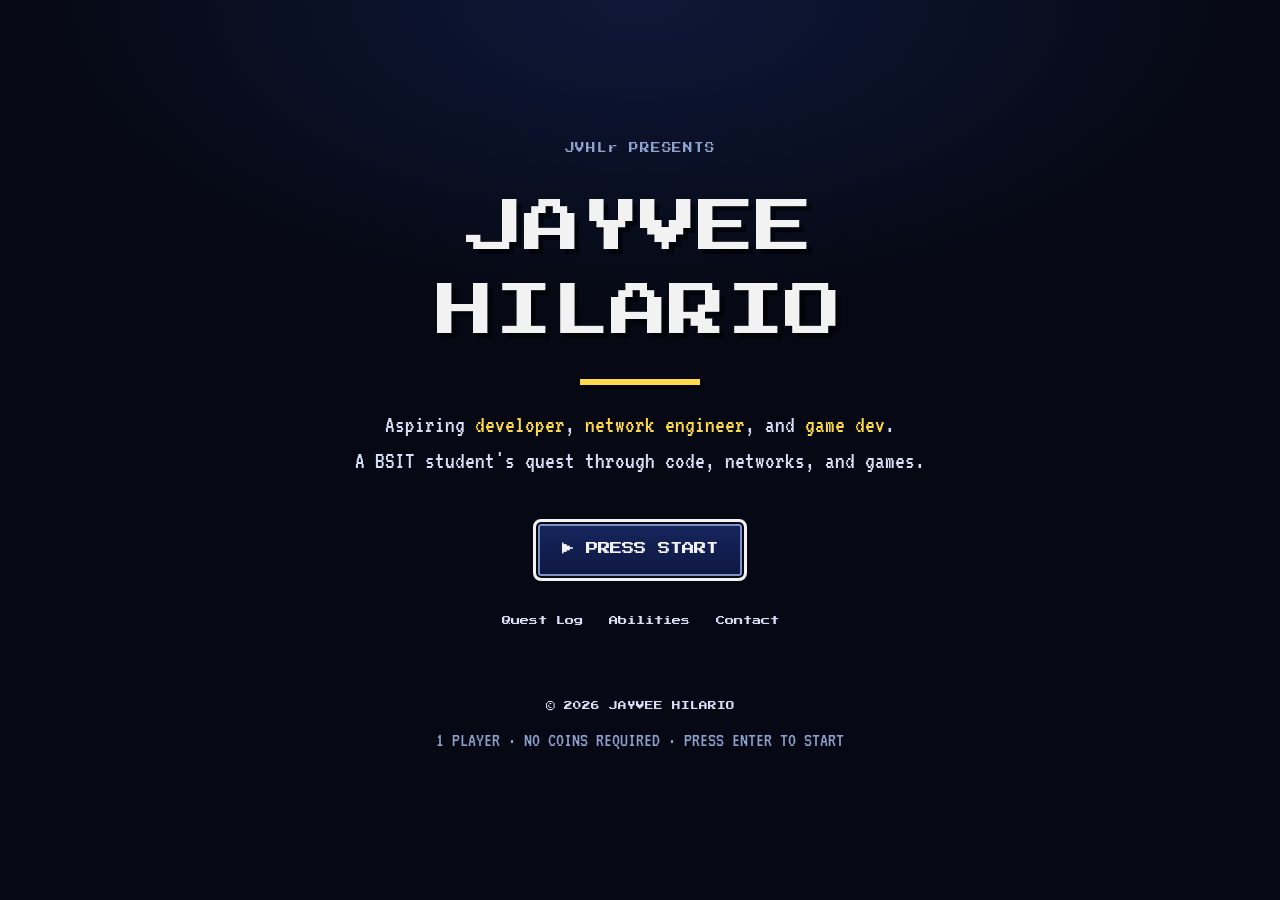
==== commit 0ca49d7c: "feat: 8-bit JV favicon on both pages" ====
--- a/index.html
+++ b/index.html
@@ -8,8 +8,7 @@
     content="Jayvee Hilario: BSIT student and aspiring developer. Press start to enter the portfolio.">
   <title>Jayvee Hilario | Press Start</title>
   <link rel="stylesheet" href="css/styles.css?v=3">
-  <link rel="icon"
-    href="data:image/svg+xml,<svg xmlns='http://www.w3.org/2000/svg' viewBox='0 0 100 100'><text y='.9em' font-size='90'>J</text></svg>">
+  <link rel="icon" type="image/png" href="[data-uri]">
 </head>
 
 <body>
@@ -46,4 +45,4 @@
   </script>
 </body>
 
-</html>+</html>
--- a/css/styles.css
+++ b/css/styles.css
@@ -1,52 +1,42 @@
-@import url('https://fonts.googleapis.com/css2?family=Inter:wght@300;400;500;600;700;800;900&family=JetBrains+Mono:wght@400;500&display=swap');
+/* ============================================================
+   Jayvee Hilario: RPG Quest Log Portfolio
+   JRPG menu windows, pixel type, character status, quest log.
+   ============================================================ */
+
+@import url('https://fonts.googleapis.com/css2?family=Press+Start+2P&family=VT323&display=swap');
 
 /* ============================================================
    1. DESIGN TOKENS
    ============================================================ */
 :root {
-  /* ── Dark Palette ── */
-  --bg: #0a0a0b;
-  --bg-raised: #111113;
-  --bg-card: #16161a;
-  --bg-card-hover: #1c1c21;
-  --bg-code: #0d0d10;
-
-  --border: #222228;
-  --border-light: #1a1a1f;
-
-  --text: #ececef;
-  --text-secondary: #b8b8c2;
-  --text-muted: #9a9aa6;
-
-  --accent: #6e6eff;
-  --accent-dim: rgba(110, 110, 255, 0.08);
-  --accent-text: #8a8aff;
-
-  /* ── Code Colors ── */
-  --code-keyword: #7e9aff;
-  --code-string: #8edba1;
-  --code-comment: #4a4a55;
-  --code-type: #c5a3ff;
-  --code-number: #e0c285;
-  --code-method: #7ecce5;
-  --code-annotation: #d4956a;
-
-  /* ── Typography ── */
-  --font-sans: 'Inter', -apple-system, BlinkMacSystemFont, 'Segoe UI', sans-serif;
-  --font-mono: 'JetBrains Mono', 'Consolas', monospace;
-
-  --text-xs: 0.75rem;
-  --text-sm: 0.875rem;
-  --text-base: 1rem;
-  --text-lg: 1.125rem;
-  --text-xl: 1.25rem;
-  --text-2xl: 1.5rem;
-  --text-3xl: 2rem;
-  --text-4xl: 2.75rem;
-  --text-5xl: 3.5rem;
-  --text-hero: clamp(2.75rem, 6vw, 4.5rem);
-
-  /* ── Spacing ── */
+  --bg: #060913;
+  --win-bg: linear-gradient(180deg, #16265e 0%, #0d1740 100%);
+  --win-border: #f2f2f2;
+  --win-inner: #7d8fc4;
+  --win-gap: #060913;
+
+  --text: #f2f2f2;
+  --text-dim: #d7def5;
+  --muted: #8fa1cf;
+
+  --yellow: #ffd94a;
+  --cyan: #8fd3ff;
+  --green: #4ade80;
+  --blue: #38bdf8;
+  --red: #ff8f8f;
+
+  --bar-track: #060913;
+  --field-bg: rgba(0, 0, 0, 0.28);
+  --edge: #000000;
+
+  --font-pixel: 'Press Start 2P', monospace;
+  --font-sans: 'VT323', 'Courier New', monospace;
+  --font-mono: 'VT323', 'Courier New', monospace;
+
+  --text-base: 1.22rem;
+  --radius: 8px;
+  --text-muted: #8fa1cf;
+
   --sp-1: 0.25rem;
   --sp-2: 0.5rem;
   --sp-3: 0.75rem;
@@ -61,47 +51,33 @@
   --sp-24: 6rem;
   --sp-32: 8rem;
 
-  /* ── Misc ── */
-  --radius: 8px;
-  --radius-lg: 12px;
-  --nav-height: 3.5rem;
-  --max-width: 1100px;
+  --nav-height: 4.25rem;
+  --max-width: 1020px;
   --transition: 200ms ease;
-  --transition-slow: 400ms ease;
-}
-
-/* ── Light theme ── */
+}
+
 :root[data-theme="light"] {
-  --bg: #f6f6f8;
-  --bg-raised: #ffffff;
-  --bg-card: #ffffff;
-  --bg-card-hover: #efeff2;
-  --bg-code: #eceef1;
-
-  --border: #e0e0e8;
-  --border-light: #ececf1;
-
-  --text: #17171c;
-  --text-secondary: #55555f;
-  --text-muted: #8a8a94;
-
-  --accent: #4f4fdd;
-  --accent-dim: rgba(79, 79, 221, 0.08);
-  --accent-text: #3d3dc4;
-
-  --code-keyword: #2f4fd6;
-  --code-string: #1e7e46;
-  --code-comment: #9a9aa5;
-  --code-type: #7a3fd1;
-  --code-number: #9a6b1f;
-  --code-method: #0f7a99;
-  --code-annotation: #b25f1f;
-}
-
-:root[data-theme="light"] .hero__heading {
-  color: #191920;
-}
-
+  --bg: #b7c2e6;
+  --win-bg: linear-gradient(180deg, #eef2ff 0%, #d3ddff 100%);
+  --win-border: #16265e;
+  --win-inner: #7d8fc4;
+  --win-gap: #f4f7ff;
+
+  --text: #101736;
+  --text-dim: #26315e;
+  --muted: #4a5a8f;
+
+  --yellow: #9a7b00;
+  --cyan: #005f8f;
+  --green: #0d7a3d;
+  --blue: #0369a1;
+  --red: #b3261e;
+
+  --bar-track: #ffffff;
+  --field-bg: rgba(255, 255, 255, 0.55);
+  --edge: #101736;
+  --text-muted: #4a5a8f;
+}
 
 /* ============================================================
    2. RESET & BASE
@@ -116,1583 +92,928 @@
 
 html {
   scroll-behavior: smooth;
-  scroll-padding-top: calc(var(--nav-height) + var(--sp-8));
 }
 
 body {
   font-family: var(--font-sans);
-  font-size: var(--text-base);
-  line-height: 1.65;
+  font-size: 22px;
+  line-height: 1.45;
   color: var(--text);
   background: var(--bg);
+  background-image: radial-gradient(ellipse 70% 50% at 50% 0%, rgba(22, 38, 94, 0.5), transparent 70%);
   -webkit-font-smoothing: antialiased;
-  -moz-osx-font-smoothing: grayscale;
-  scrollbar-color: rgba(255, 255, 255, 0.2) var(--bg);
-  /* Firefox & Modern Chrome */
-}
-
-/* ── Fixed holographic aurora wash ── */
-body {
-  position: relative;
-  z-index: 0;
-}
-
-body::before {
-  content: "";
-  position: fixed;
-  inset: 0;
-  z-index: -1;
-  pointer-events: none;
-  background:
-    radial-gradient(ellipse 60% 45% at 12% 6%, rgba(64, 224, 208, 0.075), transparent 70%),
-    radial-gradient(ellipse 55% 42% at 88% 20%, rgba(139, 92, 246, 0.085), transparent 70%),
-    radial-gradient(ellipse 65% 50% at 50% 108%, rgba(46, 204, 113, 0.055), transparent 70%),
-    radial-gradient(ellipse 42% 36% at 82% 72%, rgba(79, 79, 221, 0.07), transparent 70%),
-    radial-gradient(ellipse 38% 32% at 8% 68%, rgba(64, 224, 208, 0.045), transparent 70%);
-}
-
-:root[data-theme="light"] body::before {
-  opacity: 0.55;
-}
-
-/* Custom Scrollbar - Blends with background */
-::-webkit-scrollbar {
-  width: 10px;
-  height: 10px;
-}
-
-::-webkit-scrollbar-track {
-  background: transparent;
-}
-
-::-webkit-scrollbar-thumb {
-  background: rgba(255, 255, 255, 0.15);
-  border-radius: 4px;
-}
-
-::-webkit-scrollbar-thumb:hover {
-  background: rgba(255, 255, 255, 0.25);
+}
+
+:root[data-theme="light"] body {
+  background-image: radial-gradient(ellipse 70% 50% at 50% 0%, rgba(255, 255, 255, 0.5), transparent 70%);
+}
+
+::selection {
+  background: var(--yellow);
+  color: #141433;
+}
+
+:focus-visible {
+  outline: 2px dashed var(--yellow);
+  outline-offset: 3px;
+}
+
+.container {
+  max-width: var(--max-width);
+  margin: 0 auto;
+  padding: 0 20px;
+}
+
+.skip-link {
+  position: absolute;
+  left: -9999px;
+  top: 0;
+  background: var(--yellow);
+  color: #141433;
+  padding: 10px 16px;
+  z-index: 500;
+  font-family: var(--font-pixel);
+  font-size: 0.6rem;
+}
+.skip-link:focus {
+  left: 12px;
+  top: 12px;
 }
 
 img {
   max-width: 100%;
-  height: auto;
-  display: block;
 }
 
 a {
-  color: var(--text-secondary);
-  text-decoration: none;
-  transition: color var(--transition);
-}
-
-a:hover {
-  color: var(--text);
-}
-
-a:focus-visible,
-button:focus-visible {
-  outline: 1px solid var(--accent);
-  outline-offset: 2px;
-  border-radius: 2px;
-}
-
-::selection {
-  background: var(--accent-dim);
-  color: var(--text);
-}
-
-
-/* ============================================================
-   3. SKIP LINK
-   ============================================================ */
-.skip-link {
-  position: absolute;
-  top: -100%;
-  left: var(--sp-4);
-  z-index: 9999;
-  padding: var(--sp-2) var(--sp-4);
-  background: var(--accent);
-  color: var(--bg);
-  font-weight: 600;
-  font-size: var(--text-sm);
-  border-radius: var(--radius);
-}
-
-.skip-link:focus {
-  top: var(--sp-2);
-  color: var(--bg);
-}
-
-
-/* ============================================================
-   4. NAVIGATION - Text only, minimal
+  color: var(--yellow);
+}
+
+/* the JRPG window panel */
+.win {
+  background: var(--win-bg);
+  border: 3px solid var(--win-border);
+  border-radius: 8px;
+  box-shadow: inset 0 0 0 2px var(--win-gap), inset 0 0 0 4px var(--win-inner);
+}
+
+/* ============================================================
+   3. READING PROGRESS
+   ============================================================ */
+.progress {
+  position: fixed;
+  top: 0;
+  left: 0;
+  right: 0;
+  height: 3px;
+  z-index: 999;
+  background: transparent;
+}
+
+.progress__bar {
+  height: 100%;
+  background: var(--yellow);
+  width: 0%;
+  transition: width 50ms linear;
+}
+
+/* ============================================================
+   4. NAVIGATION (menu bar window)
    ============================================================ */
 .nav {
   position: sticky;
-  top: 0;
-  z-index: 1000;
-  height: var(--nav-height);
-  background: rgba(10, 10, 11, 0.8);
-  backdrop-filter: blur(16px);
-  -webkit-backdrop-filter: blur(16px);
-  border-bottom: 1px solid var(--border-light);
-}
-
-/* ── Theme toggle ── */
+  top: 14px;
+  z-index: 400;
+  margin-top: 14px;
+}
+
+.nav__inner {
+  display: flex;
+  align-items: center;
+  justify-content: space-between;
+  gap: var(--sp-4);
+  padding: 14px 20px;
+  position: relative;
+}
+
+.nav__brand {
+  font-family: var(--font-pixel);
+  font-size: 0.72rem;
+  color: var(--yellow);
+  text-decoration: none;
+  white-space: nowrap;
+}
+
+.nav__links {
+  display: flex;
+  gap: 22px;
+  list-style: none;
+  align-items: center;
+}
+
+.nav__link {
+  color: var(--text);
+  text-decoration: none;
+  font-size: 21px;
+  letter-spacing: 0.04em;
+}
+
+.nav__link:hover {
+  color: var(--yellow);
+}
+
+.nav__link:hover::before {
+  content: "\25B6  ";
+  color: var(--yellow);
+}
+
+.nav__toggle {
+  display: none;
+  font-family: var(--font-pixel);
+  font-size: 0.55rem;
+  background: transparent;
+  color: var(--text);
+  border: 2px solid var(--win-inner);
+  border-radius: 4px;
+  padding: 9px 10px;
+  cursor: pointer;
+}
+
 .theme-toggle {
   display: inline-flex;
   align-items: center;
   justify-content: center;
-  width: 2.25rem;
-  height: 2.25rem;
-  border-radius: 50%;
-  border: 1px solid var(--border);
+  width: 38px;
+  height: 38px;
   background: transparent;
-  color: var(--text-secondary);
+  color: var(--yellow);
+  border: 2px solid var(--win-inner);
+  border-radius: 4px;
   cursor: pointer;
-  transition: color var(--transition), border-color var(--transition);
   flex-shrink: 0;
 }
-
 .theme-toggle:hover {
-  color: var(--text);
-  border-color: var(--text-muted);
-}
-
-.theme-toggle__sun {
-  display: none;
-}
-
-:root[data-theme="light"] .theme-toggle__sun {
-  display: block;
-}
-
+  border-color: var(--yellow);
+}
 :root[data-theme="light"] .theme-toggle__moon {
   display: none;
 }
-
-.nav__inner {
-  max-width: var(--max-width);
-  margin: 0 auto;
-  padding: 0 var(--sp-6);
+:root:not([data-theme="light"]) .theme-toggle__sun {
+  display: none;
+}
+
+/* ============================================================
+   5. HERO (main menu)
+   ============================================================ */
+.hero {
+  text-align: center;
+  padding: 76px 0 26px;
+}
+
+.hero > .container > * {
+  animation: heroFadeIn 0.7s ease both;
+}
+.hero > .container > *:nth-child(2) { animation-delay: 0.08s; }
+.hero > .container > *:nth-child(3) { animation-delay: 0.16s; }
+.hero > .container > *:nth-child(4) { animation-delay: 0.24s; }
+.hero > .container > *:nth-child(5) { animation-delay: 0.32s; }
+
+@keyframes heroFadeIn {
+  from { opacity: 0; transform: translateY(24px); }
+  to { opacity: 1; transform: translateY(0); }
+}
+
+.hero__tag {
+  font-family: var(--font-pixel);
+  font-size: 0.66rem;
+  color: var(--cyan);
+  letter-spacing: 0.06em;
+  margin-bottom: 26px;
+}
+
+.hero__heading {
+  font-family: var(--font-pixel);
+  font-size: clamp(1.65rem, 5.6vw, 2.9rem);
+  font-weight: 400;
+  line-height: 1.5;
+  color: var(--text);
+  text-shadow: 4px 4px 0 rgba(0, 0, 0, 0.55);
+  margin-bottom: 20px;
+}
+:root[data-theme="light"] .hero__heading {
+  text-shadow: 4px 4px 0 rgba(16, 23, 54, 0.18);
+}
+
+.hero__roles {
+  font-size: 25px;
+  color: var(--text-dim);
+  line-height: 1.5;
+}
+.hero__roles b {
+  color: var(--yellow);
+  font-weight: normal;
+}
+
+.hero__typed {
+  margin-top: 14px;
+  font-size: 22px;
+  color: var(--muted);
+}
+#typed-text {
+  color: var(--green);
+}
+.typed-cursor {
+  color: var(--yellow);
+  animation: arcadeBlink 1s steps(1) infinite;
+}
+@keyframes arcadeBlink {
+  50% { opacity: 0; }
+}
+
+.dialog {
+  max-width: 660px;
+  margin: 36px auto 0;
+  padding: 20px 24px;
+  text-align: left;
+  font-size: 23px;
+  line-height: 1.5;
+  color: var(--text);
+}
+.dialog__next {
+  float: right;
+  color: var(--yellow);
+  animation: dialogBob 0.8s steps(2) infinite;
+}
+@keyframes dialogBob {
+  50% { transform: translateY(3px); }
+}
+
+/* ============================================================
+   6. SECTIONS
+   ============================================================ */
+.section {
+  padding: 58px 0 10px;
+  scroll-margin-top: 96px;
+}
+
+.section-title {
+  font-family: var(--font-pixel);
+  font-size: 1rem;
+  font-weight: 400;
+  line-height: 1.6;
+  color: var(--yellow);
+  margin-bottom: 10px;
+}
+
+.section-subtitle {
+  font-size: 22px;
+  color: var(--muted);
+  margin-bottom: 28px;
+}
+
+/* ============================================================
+   7. CHARACTER STATUS
+   ============================================================ */
+.status {
+  display: grid;
+  grid-template-columns: 210px 1fr;
+  gap: 28px;
+  padding: 24px;
+}
+
+.status__photo-box {
+  border: 3px solid var(--win-border);
+  padding: 10px;
+  text-align: center;
+  align-self: start;
+}
+.status__photo {
+  display: block;
+  width: 100%;
+  aspect-ratio: 1;
+  object-fit: cover;
+  border: 2px solid var(--win-inner);
+}
+.status__class {
+  font-family: var(--font-pixel);
+  font-size: 0.55rem;
+  line-height: 2;
+  color: var(--yellow);
+  margin-top: 12px;
+}
+
+.kv {
+  display: flex;
+  gap: 14px;
+  font-size: 23px;
+  margin-bottom: 4px;
+}
+.kv .k {
+  color: var(--cyan);
+  min-width: 88px;
+}
+
+.stat {
+  margin-top: 14px;
+}
+.stat__row {
+  display: flex;
+  justify-content: space-between;
+  font-size: 21px;
+}
+.stat__row .lvl {
+  color: var(--text-dim);
+}
+.bar {
+  height: 15px;
+  border: 2px solid var(--win-border);
+  background: var(--bar-track);
+  margin-top: 3px;
+}
+.bar i {
+  display: block;
   height: 100%;
-  display: flex;
-  align-items: center;
-  justify-content: space-between;
-}
-
-.nav__brand {
-  font-weight: 700;
-  font-size: var(--text-sm);
-  color: var(--text);
-  letter-spacing: -0.01em;
-}
-
-.nav__links {
-  display: flex;
-  gap: var(--sp-8);
-  list-style: none;
-}
-
-.nav__link {
-  font-size: var(--text-sm);
+}
+.bar--hp i { background: var(--green); }
+.bar--mp i { background: var(--blue); }
+.bar--xp i { background: var(--yellow); }
+.bar--nt i { background: var(--cyan); }
+
+/* ============================================================
+   8. FEATURE WINDOWS (about cards, skills)
+   ============================================================ */
+.features {
+  display: grid;
+  gap: 18px;
+}
+.features--three {
+  grid-template-columns: repeat(3, 1fr);
+}
+.features--skills {
+  grid-template-columns: repeat(auto-fit, minmax(290px, 1fr));
+}
+
+.feature {
+  padding: 20px 22px;
+}
+.feature__title {
+  font-family: var(--font-pixel);
+  font-size: 0.7rem;
   font-weight: 400;
-  color: var(--text-muted);
+  line-height: 1.8;
+  color: var(--text);
+  margin-bottom: 10px;
+}
+.feature__text {
+  font-size: 21px;
+  line-height: 1.45;
+  color: var(--text-dim);
+}
+.feature__text a {
+  text-decoration: none;
+  border-bottom: 2px solid var(--yellow);
+}
+.feature__text a:hover {
+  background: var(--yellow);
+  color: #141433;
+}
+
+/* ============================================================
+   9. SKILL CHIPS
+   ============================================================ */
+.skill-chips {
+  display: flex;
+  flex-wrap: wrap;
+  gap: 8px;
+  margin-bottom: 10px;
+}
+.skill-chip {
+  font-family: var(--font-sans);
+  font-size: 20px;
+  padding: 2px 12px;
+  background: transparent;
+  color: var(--text);
+  border: 2px solid var(--win-inner);
+  border-radius: 4px;
+  cursor: pointer;
+  transition: border-color var(--transition), color var(--transition);
+}
+.skill-chip:hover,
+.skill-chip:focus-visible {
+  border-color: var(--yellow);
+  color: var(--yellow);
+  outline: none;
+}
+.skill-used {
+  min-height: 2.6em;
+  font-size: 20px;
+  color: var(--muted);
   transition: color var(--transition);
-  position: relative;
-}
-
-.nav__link::after {
-  content: '';
-  position: absolute;
-  bottom: -2px;
-  left: 0;
-  width: 0;
-  height: 1px;
-  background: var(--text);
-  transition: width var(--transition);
-}
-
-.nav__link:hover {
-  color: var(--text);
-}
-
-.nav__link:hover::after {
+}
+.skill-used--active {
+  color: var(--cyan);
+}
+
+/* ============================================================
+   10. QUEST LOG (projects)
+   ============================================================ */
+.quest-log {
+  padding: 6px 24px;
+}
+.quest {
+  padding: 20px 0;
+  border-bottom: 2px dashed var(--win-inner);
+}
+.quest:last-child {
+  border-bottom: none;
+}
+.quest__img {
+  display: block;
   width: 100%;
-}
-
-.nav__link.active {
-  color: var(--text);
-}
-
-.nav__link.active::after {
-  width: 100%;
-}
-
-/* ── Mobile Toggle ── */
-.nav__toggle {
-  display: none;
-  background: none;
-  border: none;
-  cursor: pointer;
-  padding: var(--sp-2);
-  color: var(--text);
-  font-family: var(--font-sans);
-  font-size: var(--text-sm);
-  font-weight: 500;
-}
-
-@media (max-width: 640px) {
-  .nav__toggle {
-    display: block;
-  }
-
-  .nav__links {
-    position: fixed;
-    top: var(--nav-height);
-    left: 0;
-    right: 0;
-    flex-direction: column;
-    background: var(--bg);
-    border-bottom: 1px solid var(--border);
-    padding: var(--sp-6);
-    gap: var(--sp-5);
-    transform: translateY(-120%);
-    opacity: 0;
-    transition: all 300ms ease;
-    pointer-events: none;
-  }
-
-  .nav__links.open {
-    transform: translateY(0);
-    opacity: 1;
-    pointer-events: all;
-  }
-
-  .nav__link {
-    font-size: var(--text-base);
-  }
-}
-
-
-/* ============================================================
-   5. LAYOUT
-   ============================================================ */
-.container {
-  max-width: var(--max-width);
-  margin: 0 auto;
-  padding: 0 clamp(var(--sp-6), 5vw, var(--sp-12));
-}
-
-.section {
-  padding: var(--sp-24) 0;
-}
-
-.section+.section {
-  padding-top: var(--sp-12);
-}
-
-.section--border {
-  border-top: 1px solid var(--border-light);
-}
-
-
-/* ============================================================
-   6. HERO - Centered, text-dominant
-   ============================================================ */
-.hero {
-  min-height: calc(100vh - var(--nav-height));
-  display: flex;
-  align-items: center;
-  padding: var(--sp-24) 0;
-}
-
-.hero>.container {
-  width: 100%;
-  display: flex;
-  flex-direction: column;
+  max-height: 300px;
+  object-fit: cover;
+  border: 2px solid var(--win-inner);
+  margin-bottom: 14px;
+}
+.quest__img--icon {
+  object-fit: contain;
+  max-height: 150px;
+  padding: 12px;
+  background: rgba(0, 0, 0, 0.25);
+}
+.quest__title {
+  font-family: var(--font-pixel);
+  font-size: 0.76rem;
+  font-weight: 400;
+  line-height: 1.9;
+  color: var(--text);
+}
+.quest__status {
+  color: var(--green);
+  white-space: nowrap;
+}
+.quest__status--wip {
+  color: var(--yellow);
+}
+.quest__text {
+  font-size: 21.5px;
+  line-height: 1.45;
+  color: var(--text-dim);
+  margin-top: 4px;
+}
+.quest__reward {
+  color: var(--cyan);
+  font-size: 21px;
+  margin-top: 5px;
+}
+.quest__meta {
+  color: var(--muted);
+  font-size: 20px;
+  margin-top: 3px;
+}
+.quest__link {
+  margin-top: 8px;
+}
+.quest__link a {
+  text-decoration: none;
+  border-bottom: 2px solid var(--yellow);
+}
+.quest__link a:hover {
+  background: var(--yellow);
+  color: #141433;
+}
+
+/* ============================================================
+   11. ACHIEVEMENTS (certifications)
+   ============================================================ */
+.cert-grid {
+  display: grid;
+  grid-template-columns: 1fr 1fr;
+  gap: 18px;
+}
+.cert-card {
+  display: flex;
+  gap: 18px;
+  padding: 20px 22px;
+  align-items: flex-start;
+}
+.cert-logo {
+  display: inline-flex;
   align-items: center;
   justify-content: center;
-  gap: 0;
-  text-align: center;
-}
-
-.hero__content {
-  max-width: 820px;
-  display: flex;
-  flex-direction: column;
+  width: 56px;
+  height: 56px;
+  flex-shrink: 0;
+  border: 2px solid var(--win-inner);
+  border-radius: 4px;
+  background: rgba(255, 255, 255, 0.07);
+}
+.cert-logo--text {
+  font-family: var(--font-pixel);
+  font-size: 0.5rem;
+  color: var(--yellow);
+}
+.cert-card__title {
+  font-family: var(--font-pixel);
+  font-size: 0.66rem;
+  font-weight: 400;
+  line-height: 1.9;
+  color: var(--text);
+}
+.cert-card__detail {
+  font-size: 21.5px;
+  color: var(--text-dim);
+}
+.cert-card__meta {
+  font-size: 20px;
+  color: var(--muted);
+}
+.cert-card__verify {
+  display: inline-block;
+  margin-top: 8px;
+  font-family: var(--font-pixel);
+  font-size: 0.52rem;
+  line-height: 1.8;
+  text-decoration: none;
+  border-bottom: 2px solid var(--yellow);
+}
+.cert-card__verify:hover {
+  background: var(--yellow);
+  color: #141433;
+}
+
+/* ============================================================
+   12. STORY SO FAR (education timeline)
+   ============================================================ */
+.timeline {
+  position: relative;
+  padding-left: 36px;
+}
+.timeline::before {
+  content: "";
+  position: absolute;
+  left: 10px;
+  top: 6px;
+  bottom: 6px;
+  width: 3px;
+  background: repeating-linear-gradient(180deg, var(--win-inner) 0 8px, transparent 8px 16px);
+}
+.timeline__item {
+  position: relative;
+  margin-bottom: 24px;
+}
+.timeline__item:last-child {
+  margin-bottom: 0;
+}
+.timeline__dot {
+  position: absolute;
+  left: -33px;
+  top: 8px;
+  width: 15px;
+  height: 15px;
+  background: #16265e;
+  border: 3px solid var(--win-border);
+}
+.timeline__dot--now {
+  background: var(--green);
+}
+.timeline__years {
+  color: var(--cyan);
+  font-size: 21px;
+  margin-bottom: 8px;
+}
+.timeline__card {
+  padding: 20px 22px;
+}
+.edu-head {
+  display: flex;
   align-items: center;
-}
-
-.hero__label {
-  font-size: var(--text-sm);
+  gap: 16px;
+  margin-bottom: 6px;
+}
+.edu-logo img {
+  display: block;
+  width: 58px;
+  height: 58px;
+  object-fit: contain;
+  background: #ffffff;
+  border: 2px solid var(--win-inner);
+  border-radius: 4px;
+  padding: 3px;
+}
+.edu-school {
+  font-family: var(--font-pixel);
+  font-size: 0.7rem;
   font-weight: 400;
-  color: var(--text-muted);
-  letter-spacing: 0.04em;
-  margin-bottom: var(--sp-5);
-}
-
-.hero__label span {
-  color: var(--text-secondary);
-}
-
-.hero__heading {
-  font-size: var(--text-hero);
-  font-weight: 800;
-  line-height: 1.1;
-  letter-spacing: -0.035em;
-  color: #e4e2dc;
-  margin-bottom: var(--sp-6);
-}
-
-.hero__heading em {
-  font-style: normal;
-  color: inherit;
-}
-
-.hero__subheading {
-  display: block;
-  font-size: clamp(1.5rem, 3.5vw, 2.5rem);
-  font-weight: 700;
-  letter-spacing: -0.02em;
-}
-
-.hero__paragraph {
-  font-size: var(--text-lg);
-  color: var(--text-secondary);
-  line-height: 1.75;
-  max-width: 560px;
-  margin-bottom: var(--sp-8);
-  text-align: justify;
-}
-
-.hero__actions {
-  display: flex;
-  justify-content: center;
-  gap: var(--sp-3);
-  flex-wrap: wrap;
-}
-
-/* ── Hero split layout: circular photo + details side by side ── */
-.hero__split {
-  display: flex;
-  align-items: center;
-  gap: var(--sp-16);
-  max-width: 1024px;
-  margin: 0 auto;
-}
-
-.hero__photo-wrap {
+  line-height: 1.9;
+  color: var(--text);
+}
+.edu-program {
+  font-size: 21.5px;
+  color: var(--text-dim);
+}
+.timeline__subhead {
+  font-family: var(--font-pixel);
+  font-size: 0.54rem;
+  font-weight: 400;
+  line-height: 1.9;
+  color: var(--yellow);
+  margin: 14px 0 6px;
+}
+.timeline__list {
+  list-style: none;
+}
+.timeline__list li {
   position: relative;
-  flex-shrink: 0;
-  animation: heroFadeIn 0.7s ease both;
-}
-
-.hero__photo {
-  position: relative;
-  z-index: 1;
-  width: 280px;
-  height: 280px;
-  border-radius: 50%;
-  object-fit: cover;
-  border: 2px solid var(--border);
-  display: block;
-}
-
-
-.hero__content--split {
-  align-items: flex-start;
-  text-align: left;
-  max-width: none;
-}
-
-.hero__content--split .hero__actions {
-  justify-content: flex-start;
-}
-
-.hero__content--split .hero__paragraph {
-  text-align: left;
-}
-
-@media (max-width: 767px) {
-  .hero__split {
-    flex-direction: column;
-    gap: var(--sp-8);
-    text-align: center;
-  }
-
-  .hero__photo {
-    width: 200px;
-    height: 200px;
-  }
-
-  .hero__content--split {
-    align-items: center;
-    text-align: center;
-  }
-
-  .hero__content--split .hero__actions {
-    justify-content: center;
-  }
-}
-
-
-/* ============================================================
-   7. BUTTONS - Minimal, no icons
-   ============================================================ */
-.btn {
-  display: inline-block;
-  padding: var(--sp-3) var(--sp-6);
-  font-family: var(--font-sans);
-  font-size: var(--text-sm);
-  font-weight: 500;
-  border: none;
-  border-radius: var(--radius);
-  cursor: pointer;
-  transition: all var(--transition);
-  text-decoration: none;
-}
-
-.btn--primary {
-  background: var(--text);
-  color: var(--bg);
-}
-
-.btn--primary:hover {
-  background: #d4d4d7;
-  color: var(--bg);
-}
-
-.btn--ghost {
-  background: transparent;
-  color: var(--text-secondary);
-  border: 1px solid var(--border);
-}
-
-.btn--ghost:hover {
-  border-color: var(--text-muted);
-  color: var(--text);
-}
-
-
-/* ============================================================
-   8. SECTION HEADERS - Large, typographic
-   ============================================================ */
-.section-title {
-  font-size: var(--text-3xl);
-  font-weight: 700;
-  letter-spacing: -0.03em;
-  color: var(--text);
-  margin-bottom: var(--sp-3);
-  line-height: 1.15;
-}
-
-.section-subtitle {
-  font-size: var(--text-base);
-  color: var(--text-muted);
-  max-width: 520px;
-  line-height: 1.65;
-  margin-bottom: var(--sp-12);
-}
-
-
-/* ============================================================
-   9. PAGE HEADER (Midterm / Final / Contact)
-   ============================================================ */
-.page-header {
-  padding: var(--sp-20) 0 var(--sp-12);
-  border-bottom: 1px solid var(--border-light);
-}
-
-.page-header__label {
-  font-size: var(--text-xs);
-  font-weight: 500;
-  color: var(--text-muted);
-  text-transform: uppercase;
-  letter-spacing: 0.1em;
-  margin-bottom: var(--sp-4);
-}
-
-.page-header__title {
-  font-size: clamp(var(--text-3xl), 5vw, var(--text-4xl));
-  font-weight: 800;
-  letter-spacing: -0.035em;
-  color: var(--text);
-  margin-bottom: var(--sp-4);
-  line-height: 1.1;
-}
-
-.page-header__description {
-  font-size: var(--text-lg);
-  color: var(--text-secondary);
-  max-width: 560px;
-  line-height: 1.7;
-}
-
-
-/* ============================================================
-   10. TABS - Understated
-   ============================================================ */
-.tabs {
-  display: flex;
-  gap: var(--sp-1);
-  border-bottom: 1px solid var(--border);
-  margin-bottom: var(--sp-12);
-  overflow-x: auto;
-  overflow-y: hidden;
-  -webkit-overflow-scrolling: touch;
-  scrollbar-width: none;
-  /* Firefox */
-  -ms-overflow-style: none;
-  /* IE and Edge */
-}
-
-.tabs::-webkit-scrollbar {
-  display: none;
-  /* Chrome, Safari and Opera */
-}
-
-.tab {
-  padding: var(--sp-3) var(--sp-5);
-  font-family: var(--font-sans);
-  font-size: var(--text-sm);
-  font-weight: 400;
-  color: var(--text-muted);
-  background: none;
-  border: none;
-  border-bottom: 2px solid transparent;
-  cursor: pointer;
-  transition: all var(--transition);
-  white-space: nowrap;
-  margin-bottom: -1px;
-}
-
-.tab:hover {
-  color: var(--text-secondary);
-}
-
-.tab.active {
-  color: var(--text);
-  border-bottom-color: var(--text);
-  font-weight: 500;
-}
-
-.tab-panel {
-  display: none;
-}
-
-.tab-panel.active {
-  display: block;
-  animation: fadeIn 0.35s ease;
-}
-
-@keyframes fadeIn {
-  from {
-    opacity: 0;
-    transform: translateY(8px);
-  }
-
-  to {
-    opacity: 1;
-    transform: translateY(0);
-  }
-}
-
-
-/* ============================================================
-   11. CONTENT CARD - Collapsible, minimal
-   ============================================================ */
-.card {
-  border: 1px solid var(--border);
-  border-radius: var(--radius-lg);
-  margin-bottom: var(--sp-4);
-  background: var(--bg-card);
-  transition: border-color var(--transition);
-}
-
-.card:hover {
-  border-color: #2a2a32;
-}
-
-.card__header {
-  padding: var(--sp-5) var(--sp-6);
-  display: flex;
-  align-items: center;
-  justify-content: space-between;
-  cursor: pointer;
-  user-select: none;
-}
-
-.card__header--static {
-  padding: var(--sp-5) var(--sp-6);
-  display: block;
-}
-
-.card__header-text {
-  flex: 1;
-}
-
-.card__label {
-  font-size: var(--text-xs);
-  font-weight: 500;
-  color: var(--text-muted);
-  text-transform: uppercase;
-  letter-spacing: 0.08em;
-  margin-bottom: var(--sp-1);
-}
-
-.card__title {
-  font-size: var(--text-base);
-  font-weight: 600;
-  color: var(--text);
-}
-
-.card__chevron {
-  color: var(--text-muted);
-  font-size: var(--text-sm);
-  transition: transform var(--transition);
-  flex-shrink: 0;
-  margin-left: var(--sp-4);
-}
-
-.card.expanded>.card__header .card__chevron {
-  transform: rotate(180deg);
-}
-
-.card__body {
-  max-height: 0;
-  overflow: hidden;
-  transition: max-height var(--transition-slow);
-}
-
-.card.expanded>.card__body {
-  max-height: 8000px;
-}
-
-.card__content {
-  padding: 0 var(--sp-6) var(--sp-6);
-  border-top: 1px solid var(--border-light);
-  padding-top: var(--sp-6);
-}
-
-
-/* ============================================================
-   12. Q&A ITEMS
-   ============================================================ */
-.qa {
-  margin-bottom: var(--sp-8);
-}
-
-.qa:last-child {
-  margin-bottom: 0;
-}
-
-.qa__question {
-  font-weight: 600;
-  color: var(--text);
-  margin-bottom: var(--sp-3);
+  padding-left: 20px;
+  font-size: 21.5px;
+  color: var(--text-dim);
   line-height: 1.5;
 }
-
-.qa__question-num {
-  color: var(--text-muted);
-  margin-right: var(--sp-2);
-}
-
-.qa__answer {
-  margin-bottom: var(--sp-3);
-  padding-left: var(--sp-5);
-}
-
-.qa__answer-label {
-  font-size: var(--text-xs);
-  font-weight: 600;
-  text-transform: uppercase;
-  letter-spacing: 0.08em;
-  color: var(--text-muted);
-  margin-bottom: var(--sp-1);
-}
-
-.qa__answer-text {
-  color: var(--text-secondary);
-  line-height: 1.7;
-}
-
-.qa__explanation {
-  padding-left: var(--sp-5);
-  border-left: 1px solid var(--border);
-  margin-left: var(--sp-5);
-  font-size: var(--text-sm);
-  color: var(--text-muted);
-  line-height: 1.7;
-  padding-top: var(--sp-1);
-  padding-bottom: var(--sp-1);
-}
-
-.qa__explanation code {
-  font-family: var(--font-mono);
-  font-size: 0.85em;
-  color: var(--text-secondary);
-  background: var(--bg-raised);
-  padding: 0.15em 0.4em;
-  border-radius: 3px;
-}
-
-
-/* ============================================================
-   13. CODE BLOCKS - Dark terminal feel
-   ============================================================ */
-.code-block {
-  margin: var(--sp-5) 0;
-  border-radius: var(--radius);
-  overflow: hidden;
-  border: 1px solid var(--border);
-}
-
-.code-block__header {
-  display: flex;
-  align-items: center;
-  justify-content: space-between;
-  padding: var(--sp-3) var(--sp-4);
-  background: var(--bg-raised);
-  border-bottom: 1px solid var(--border-light);
-}
-
-.code-block__filename {
-  font-family: var(--font-mono);
-  font-size: var(--text-xs);
-  color: var(--text-muted);
-}
-
-.code-block__copy {
-  background: none;
-  border: 1px solid var(--border);
-  color: var(--text-muted);
-  padding: var(--sp-1) var(--sp-3);
-  font-size: var(--text-xs);
-  font-family: var(--font-sans);
-  border-radius: 4px;
-  cursor: pointer;
-  transition: all var(--transition);
-}
-
-.code-block__copy:hover {
-  border-color: var(--text-muted);
-  color: var(--text-secondary);
-}
-
-.code-block__copy.copied {
-  color: var(--code-string);
-  border-color: rgba(142, 219, 161, 0.3);
-}
-
-.code-block__body {
-  background: var(--bg-code);
-  padding: var(--sp-5);
-  overflow-x: auto;
-  -webkit-overflow-scrolling: touch;
-}
-
-.code-block__body pre {
-  margin: 0;
-  font-family: var(--font-mono);
-  font-size: var(--text-sm);
-  line-height: 1.75;
-  color: #aeaeb5;
-  white-space: pre;
-  tab-size: 4;
-}
-
-.kw {
-  color: var(--code-keyword);
-}
-
-.str {
-  color: var(--code-string);
-}
-
-.cmt {
-  color: var(--code-comment);
-  font-style: italic;
-}
-
-.typ {
-  color: var(--code-type);
-}
-
-.num {
-  color: var(--code-number);
-}
-
-.fn {
-  color: var(--code-method);
-}
-
-.ann {
-  color: var(--code-annotation);
-}
-
-
-/* ============================================================
-   14. OUTPUT BLOCK - Terminal style
-   ============================================================ */
-.output {
-  margin: var(--sp-4) 0;
-  border-radius: var(--radius);
-  overflow: hidden;
-  border: 1px solid var(--border);
-}
-
-.output__header {
-  padding: var(--sp-2) var(--sp-4);
-  background: var(--bg-raised);
-  border-bottom: 1px solid var(--border-light);
-  font-size: var(--text-xs);
-  font-weight: 500;
-  color: var(--text-muted);
-  text-transform: uppercase;
-  letter-spacing: 0.06em;
-}
-
-.output__body {
-  background: var(--bg-code);
-  padding: var(--sp-4);
-  font-family: var(--font-mono);
-  font-size: var(--text-sm);
-  color: #8edba1;
-  line-height: 1.7;
-  white-space: pre-wrap;
-}
-
-
-/* ============================================================
-   15. EXPLANATION BLOCK
-   ============================================================ */
-.explanation {
-  margin: var(--sp-6) 0;
-  padding: var(--sp-5);
-  background: var(--bg-raised);
-  border-radius: var(--radius);
-  border: 1px solid var(--border-light);
-}
-
-.explanation__title {
-  font-size: var(--text-xs);
-  font-weight: 600;
-  text-transform: uppercase;
-  letter-spacing: 0.06em;
-  color: var(--text-secondary);
-  margin-bottom: var(--sp-3);
-}
-
-.explanation__text {
-  font-size: var(--text-sm);
-  color: var(--text-muted);
-  line-height: 1.75;
-}
-
-.explanation__text ul {
-  list-style: none;
-  margin-top: var(--sp-3);
-}
-
-.explanation__text li {
-  padding-left: var(--sp-5);
-  position: relative;
-  margin-bottom: var(--sp-2);
-}
-
-.explanation__text li::before {
-  content: '·';
+.timeline__list li::before {
+  content: "\25B8";
   position: absolute;
   left: 0;
-  color: var(--text-muted);
-}
-
-.explanation__text strong {
-  color: var(--text-secondary);
-  font-weight: 600;
-}
-
-.explanation__text code {
-  font-family: var(--font-mono);
-  font-size: 0.85em;
-  color: var(--text-secondary);
-  background: var(--bg-card);
-  padding: 0.1em 0.35em;
-  border-radius: 3px;
-}
-
-
-/* ============================================================
-   16. REFLECTION - The highlight
-   ============================================================ */
-.reflection {
-  margin: var(--sp-10) 0;
-  padding: var(--sp-8);
-  border-left: 2px solid var(--border);
-  background: var(--bg-raised);
-  border-radius: 0 var(--radius-lg) var(--radius-lg) 0;
-}
-
-.reflection__title {
-  font-size: var(--text-sm);
-  font-weight: 700;
-  text-transform: uppercase;
-  letter-spacing: 0.06em;
-  color: var(--text-secondary);
-  margin-bottom: var(--sp-6);
-}
-
-.reflection__section {
-  margin-bottom: var(--sp-6);
-}
-
-.reflection__section:last-child {
-  margin-bottom: 0;
-}
-
-.reflection__label {
-  font-size: var(--text-xs);
-  font-weight: 600;
-  text-transform: uppercase;
-  letter-spacing: 0.08em;
-  color: var(--text-muted);
-  margin-bottom: var(--sp-2);
-}
-
-.reflection__text {
-  font-size: var(--text-base);
-  color: var(--text-secondary);
-  line-height: 1.75;
-  font-style: italic;
-}
-
-.reflection__text code {
-  font-family: var(--font-mono);
-  font-size: 0.85em;
-  font-style: normal;
-  color: var(--text-secondary);
-  background: var(--bg-card);
-  padding: 0.1em 0.35em;
-  border-radius: 3px;
-}
-
-
-/* ============================================================
-   17. GROWTH COMPARISON
-   ============================================================ */
-.growth {
-  display: grid;
-  grid-template-columns: 1fr 1fr;
-  gap: var(--sp-6);
-  margin: var(--sp-8) 0;
-}
-
-@media (max-width: 640px) {
-  .growth {
-    grid-template-columns: 1fr;
-  }
-}
-
-.growth__side {
-  padding: var(--sp-6);
-  border-radius: var(--radius-lg);
-  border: 1px solid var(--border);
-}
-
-.growth__side--before {
-  background: var(--bg-card);
-}
-
-.growth__side--after {
-  background: var(--bg-raised);
-  border-color: #2a2a32;
-}
-
-.growth__label {
-  font-size: var(--text-xs);
-  font-weight: 600;
-  text-transform: uppercase;
-  letter-spacing: 0.1em;
-  margin-bottom: var(--sp-4);
-  color: var(--text-muted);
-}
-
-.growth__side--after .growth__label {
-  color: var(--text-secondary);
-}
-
-.growth__list {
+  color: var(--green);
+}
+.timeline__tags {
+  display: flex;
+  flex-wrap: wrap;
+  gap: 8px;
   list-style: none;
-  font-size: var(--text-sm);
-  color: var(--text-muted);
-  line-height: 2;
-}
-
-.growth__side--after .growth__list {
-  color: var(--text-secondary);
-}
-
-
-/* ============================================================
-   18. CONTACT
-   ============================================================ */
-
-
+}
+.timeline__tags li {
+  border: 2px solid var(--win-inner);
+  border-radius: 4px;
+  padding: 1px 10px;
+  font-size: 20px;
+  color: var(--text);
+}
+
+/* ============================================================
+   13. CONTACT
+   ============================================================ */
 .contact-grid {
   display: grid;
-  grid-template-columns: 1fr 1fr;
-  gap: var(--sp-12);
+  grid-template-columns: 1fr 1.25fr;
+  gap: 20px;
   align-items: start;
 }
-
-@media (max-width: 640px) {
-  .contact-grid {
-    grid-template-columns: 1fr;
-  }
-}
-
 .contact-list {
-  display: flex;
-  flex-direction: column;
-  gap: var(--sp-5);
-}
-
+  padding: 22px 24px;
+}
 .contact-item {
-  padding: var(--sp-5);
-  background: var(--bg-card);
-  border: 1px solid var(--border);
-  border-radius: var(--radius);
-}
-
+  margin-bottom: 20px;
+}
+.contact-item:last-child {
+  margin-bottom: 0;
+}
 .contact-item__label {
-  font-size: var(--text-xs);
-  font-weight: 600;
-  text-transform: uppercase;
-  letter-spacing: 0.08em;
-  color: var(--text-muted);
-  margin-bottom: var(--sp-1);
-}
-
+  font-family: var(--font-pixel);
+  font-size: 0.54rem;
+  line-height: 1.9;
+  color: var(--cyan);
+  margin-bottom: 2px;
+}
 .contact-item__value {
-  font-size: var(--text-sm);
-  color: var(--text-secondary);
-}
-
+  font-size: 23px;
+  color: var(--text);
+}
 .contact-item__value a {
-  color: var(--text);
-  border-bottom: 1px solid var(--border);
-  transition: border-color var(--transition);
-}
-
+  text-decoration: none;
+  border-bottom: 2px solid var(--yellow);
+  word-break: break-all;
+}
 .contact-item__value a:hover {
-  border-color: var(--text-muted);
-}
-
-/* ── Contact Form ── */
+  background: var(--yellow);
+  color: #141433;
+}
+
 .contact-form {
-  background: var(--bg-card);
-  border: 1px solid var(--border);
-  border-radius: var(--radius-lg);
-  padding: var(--sp-8);
-}
-
+  padding: 22px 24px;
+}
 .contact-form__title {
-  font-size: var(--text-lg);
-  font-weight: 600;
-  margin-bottom: var(--sp-6);
-}
-
+  font-family: var(--font-pixel);
+  font-size: 0.8rem;
+  font-weight: 400;
+  line-height: 1.7;
+  color: var(--text);
+  margin-bottom: 18px;
+}
 .form-group {
-  margin-bottom: var(--sp-5);
-}
-
+  margin-bottom: 14px;
+}
 .form-group label {
   display: block;
-  font-size: var(--text-sm);
-  font-weight: 500;
-  color: var(--text-secondary);
-  margin-bottom: var(--sp-2);
-}
-
+  font-family: var(--font-pixel);
+  font-size: 0.52rem;
+  line-height: 1.9;
+  color: var(--text-dim);
+  margin-bottom: 6px;
+}
 .form-group input,
 .form-group textarea {
   width: 100%;
-  padding: var(--sp-3) var(--sp-4);
-  background: var(--bg);
-  border: 1px solid var(--border);
-  border-radius: var(--radius);
+  background: var(--field-bg);
+  border: 2px solid var(--win-inner);
+  border-radius: 4px;
+  color: var(--text);
   font-family: var(--font-sans);
-  font-size: var(--text-base);
-  color: var(--text);
-  transition: border-color var(--transition);
-}
-
+  font-size: 21px;
+  padding: 10px 12px;
+}
 .form-group input:focus,
 .form-group textarea:focus {
+  border-color: var(--yellow);
   outline: none;
-  border-color: var(--text-muted);
-}
-
-.form-group textarea {
-  resize: vertical;
-  min-height: 120px;
-}
-
+}
 .form-group input::placeholder,
 .form-group textarea::placeholder {
-  color: var(--text-muted);
-}
-
-
-/* ============================================================
-   19. HOME STATS - Quiet numbers
-   ============================================================ */
-.stats {
-  display: flex;
-  justify-content: center;
-  align-items: flex-start;
-  gap: var(--sp-12);
-  padding: var(--sp-10) 0 var(--sp-2);
-  border-top: 1px solid var(--border-light);
-  margin-top: var(--sp-10);
-  width: 100%;
-}
-
-.stat {
-  display: flex;
-  flex-direction: column;
-  align-items: center;
+  color: var(--muted);
+}
+.form-msg {
+  margin-top: 12px;
+  font-size: 21px;
+  line-height: 1.4;
+}
+.form-msg.success { color: var(--green); }
+.form-msg.error { color: var(--red); }
+
+.btn {
+  display: inline-block;
+  font-family: var(--font-pixel);
+  font-size: 0.6rem;
+  line-height: 1.6;
+  padding: 13px 18px;
+  background: var(--yellow);
+  color: #141433;
+  border: 3px solid var(--edge);
+  border-radius: 6px;
+  box-shadow: 4px 4px 0 rgba(0, 0, 0, 0.45);
+  cursor: pointer;
+  text-decoration: none;
+  transition: transform var(--transition), box-shadow var(--transition);
+}
+.btn:hover {
+  transform: translate(-1px, -1px);
+  box-shadow: 5px 5px 0 rgba(0, 0, 0, 0.45);
+}
+.btn:active {
+  transform: translate(3px, 3px);
+  box-shadow: 1px 1px 0 rgba(0, 0, 0, 0.45);
+}
+.btn--ghost {
+  background: transparent;
+  color: var(--text);
+  border-color: var(--win-border);
+}
+
+/* ============================================================
+   14. PRIVACY & FOOTER
+   ============================================================ */
+.privacy {
+  padding: 34px 0 6px;
+}
+.privacy__text {
+  font-size: 20px;
+  color: var(--muted);
   text-align: center;
-}
-
-@media (max-width: 640px) {
-  .stats {
-    gap: var(--sp-4);
-  }
-
-  .stat__label {
-    font-size: 11px;
-  }
-
-  .stat__value {
-    font-size: var(--text-2xl);
-  }
-}
-
-.stat__value {
-  font-size: var(--text-3xl);
-  font-weight: 700;
-  color: var(--text);
-  letter-spacing: -0.03em;
-  line-height: 1;
-}
-
-.stat__label {
-  font-size: var(--text-sm);
-  color: var(--text-muted);
-  margin-top: var(--sp-2);
-}
-
-
-/* ============================================================
-   20. FEATURE BLOCKS (Home page)
-   ============================================================ */
-.features {
-  display: grid;
-  grid-template-columns: repeat(auto-fit, minmax(280px, 1fr));
-  gap: var(--sp-4);
-}
-
-.features--four {
-  grid-template-columns: repeat(2, 1fr);
-}
-
-@media (max-width: 640px) {
-  .features--four {
-    grid-template-columns: 1fr;
-  }
-}
-
-.feature {
-  padding: var(--sp-6);
-  background: var(--bg-card);
-  border: 1px solid var(--border);
-  border-radius: var(--radius-lg);
-  transition: border-color var(--transition);
-}
-
-/* project cards: links sit at the bottom-left */
-#project-grid .feature {
-  display: flex;
-  flex-direction: column;
-}
-
-#project-grid .feature>p:last-child {
-  margin-top: auto;
-  padding-top: var(--sp-4);
-}
-
-.feature__thumb {
-  display: block;
-  width: 100%;
-  height: 180px;
-  object-fit: cover;
-  object-position: top;
-  border-radius: var(--radius);
-  border: 1px solid var(--border);
-  margin-bottom: var(--sp-4);
-}
-
-.feature__thumb--icon {
-  object-fit: contain;
-  padding: 16px;
-  background: #0C1D15;
-}
-
-.feature:hover {
-  border-color: #2a2a32;
-}
-
-.feature__title {
-  font-size: var(--text-base);
-  font-weight: 600;
-  color: var(--text);
-  margin-bottom: var(--sp-2);
-}
-
-.feature__text {
-  font-size: var(--text-sm);
-  color: var(--text-muted);
-  line-height: 1.7;
-}
-
-
-/* ============================================================
-   21. FOOTER - Minimal
-   ============================================================ */
+  max-width: 720px;
+  margin: 0 auto;
+  line-height: 1.5;
+}
+.privacy__text strong {
+  color: var(--text-dim);
+}
+
 .footer {
-  border-top: 1px solid var(--border-light);
-  padding: var(--sp-8) 0;
-}
-
+  margin: 26px 0 30px;
+}
 .footer__inner {
   display: flex;
   align-items: center;
   justify-content: space-between;
+  gap: var(--sp-4);
   flex-wrap: wrap;
-  gap: var(--sp-4);
-}
-
+  padding: 16px 22px;
+}
 .footer__text {
-  font-size: var(--text-sm);
-  color: var(--text-muted);
-}
-
+  font-family: var(--font-pixel);
+  font-size: 0.54rem;
+  line-height: 1.9;
+  color: var(--text-dim);
+}
 .footer__links {
   display: flex;
-  gap: var(--sp-6);
+  gap: 18px;
   list-style: none;
-}
-
+  flex-wrap: wrap;
+}
 .footer__link {
-  font-size: var(--text-sm);
-  color: var(--text-muted);
-}
-
+  color: var(--text-dim);
+  text-decoration: none;
+  font-size: 20px;
+}
 .footer__link:hover {
-  color: var(--text-secondary);
-}
-
-
-/* ============================================================
-   22. READING PROGRESS
-   ============================================================ */
-.progress {
+  color: var(--yellow);
+}
+
+/* ============================================================
+   15. BACK TO TOP
+   ============================================================ */
+.back-to-top {
   position: fixed;
-  top: var(--nav-height);
-  left: 0;
-  right: 0;
-  height: 1px;
-  z-index: 999;
-  background: var(--border-light);
-}
-
-.progress__bar {
-  height: 100%;
-  background: var(--text-muted);
-  width: 0%;
-  transition: width 50ms linear;
-}
-
-
-/* ============================================================
-   23. ANIMATIONS - Subtle fade-in
+  right: 22px;
+  bottom: 22px;
+  width: 48px;
+  height: 48px;
+  display: flex;
+  align-items: center;
+  justify-content: center;
+  background: var(--yellow);
+  color: #141433;
+  border: 3px solid var(--edge);
+  border-radius: 6px;
+  box-shadow: 4px 4px 0 rgba(0, 0, 0, 0.45);
+  cursor: pointer;
+  opacity: 0;
+  visibility: hidden;
+  transform: translateY(8px);
+  transition: opacity var(--transition), transform var(--transition), visibility var(--transition);
+  z-index: 300;
+}
+.back-to-top--visible {
+  opacity: 1;
+  visibility: visible;
+  transform: translateY(0);
+}
+
+/* ============================================================
+   16. REVEAL ANIMATIONS
    ============================================================ */
 .fade-in {
   opacity: 0;
   transform: translateY(16px);
   transition: opacity 0.6s ease, transform 0.6s ease;
 }
-
 .fade-in.visible {
   opacity: 1;
   transform: translateY(0);
 }
-
-/* Stagger */
-.stagger>* {
+.stagger > * {
   opacity: 0;
   transform: translateY(12px);
   transition: opacity 0.5s ease, transform 0.5s ease;
 }
-
-.stagger.visible>*:nth-child(1) {
-  transition-delay: 0.05s;
-}
-
-.stagger.visible>*:nth-child(2) {
-  transition-delay: 0.10s;
-}
-
-.stagger.visible>*:nth-child(3) {
-  transition-delay: 0.15s;
-}
-
-.stagger.visible>*:nth-child(4) {
-  transition-delay: 0.20s;
-}
-
-.stagger.visible>*:nth-child(5) {
-  transition-delay: 0.25s;
-}
-
-.stagger.visible>*:nth-child(6) {
-  transition-delay: 0.30s;
-}
-
-.stagger.visible>* {
+.stagger.visible > *:nth-child(1) { transition-delay: 0.05s; }
+.stagger.visible > *:nth-child(2) { transition-delay: 0.10s; }
+.stagger.visible > *:nth-child(3) { transition-delay: 0.15s; }
+.stagger.visible > *:nth-child(4) { transition-delay: 0.20s; }
+.stagger.visible > *:nth-child(5) { transition-delay: 0.25s; }
+.stagger.visible > *:nth-child(6) { transition-delay: 0.30s; }
+.stagger.visible > * {
   opacity: 1;
   transform: translateY(0);
 }
 
-/* Hero entrance */
-@keyframes heroFadeIn {
-  from {
-    opacity: 0;
-    transform: translateY(24px);
+@media (prefers-reduced-motion: reduce) {
+  html { scroll-behavior: auto; }
+  .fade-in, .stagger > * { opacity: 1; transform: none; transition: none; }
+  .hero > .container > * { animation: none; }
+  .dialog__next, .typed-cursor { animation: none; }
+}
+
+/* ============================================================
+   17. RESPONSIVE
+   ============================================================ */
+@media (max-width: 860px) {
+  .features--three { grid-template-columns: 1fr; }
+  .cert-grid { grid-template-columns: 1fr; }
+  .contact-grid { grid-template-columns: 1fr; }
+}
+
+@media (max-width: 720px) {
+  .status { grid-template-columns: 1fr; }
+  .status__photo-box { max-width: 230px; margin: 0 auto; }
+  .nav__toggle { display: block; }
+  .nav__links {
+    display: none;
+    position: absolute;
+    top: calc(100% + 10px);
+    left: 0;
+    right: 0;
+    flex-direction: column;
+    align-items: stretch;
+    gap: 0;
+    padding: 10px 18px;
+    background: var(--win-bg);
+    border: 3px solid var(--win-border);
+    border-radius: 8px;
+    box-shadow: inset 0 0 0 2px var(--win-gap), inset 0 0 0 4px var(--win-inner);
   }
-
-  to {
-    opacity: 1;
-    transform: translateY(0);
-  }
-}
-
-.hero__content>* {
-  animation: heroFadeIn 0.7s ease both;
-}
-
-.hero__content>*:nth-child(1) {
-  animation-delay: 0.1s;
-}
-
-.hero__content>*:nth-child(2) {
-  animation-delay: 0.2s;
-}
-
-.hero__content>*:nth-child(3) {
-  animation-delay: 0.3s;
-}
-
-.hero__content>*:nth-child(4) {
-  animation-delay: 0.4s;
-}
-
-.hero__content>*:nth-child(5) {
-  animation-delay: 0.5s;
-}
-
-.hero__content>*:nth-child(6) {
-  animation-delay: 0.6s;
-}
-
-/* ── Hero typed line ── */
-.hero__typed {
-  font-family: var(--font-mono);
-  font-size: var(--text-base);
-  color: var(--text-secondary);
-  margin-bottom: var(--sp-8);
-  min-height: 1.75em;
-}
-
-.hero__typed .typed-prefix {
-  color: var(--text-muted);
-}
-
-#typed-text {
-  color: var(--accent-text);
-}
-
-.typed-cursor {
-  display: inline-block;
-  color: var(--accent-text);
-  animation: blink 1s step-end infinite;
-}
-
-@keyframes blink {
-  50% {
-    opacity: 0;
-  }
-}
-
-/* ── Project repo meta line ── */
-.feature__meta {
-  font-size: var(--text-sm);
-  color: var(--text-muted);
-}
-
-
-/* ============================================================
-   24. UTILITY CLASSES
-   ============================================================ */
-.sr-only {
-  position: absolute;
-  width: 1px;
-  height: 1px;
-  padding: 0;
-  margin: -1px;
-  overflow: hidden;
-  clip: rect(0, 0, 0, 0);
-  white-space: nowrap;
-  border: 0;
-}
-
-
-/* ============================================================
-   25. EMPTY STATE - "Content Incoming" placeholders
-   ============================================================ */
-.empty-state {
-  display: flex;
-  flex-direction: column;
-  align-items: center;
-  justify-content: center;
-  text-align: center;
-  padding: var(--sp-16) var(--sp-8);
-  border: 1px dashed var(--border);
-  border-radius: var(--radius-lg);
-  background: var(--bg-card);
-  margin-bottom: var(--sp-8);
-}
-
-.empty-state--wide {
-  max-width: 100%;
-}
-
-.empty-state__icon {
-  width: 64px;
-  height: 64px;
-  display: flex;
-  align-items: center;
-  justify-content: center;
-  font-family: var(--font-mono);
-  font-size: var(--text-2xl);
-  font-weight: 700;
-  color: var(--text-muted);
-  border: 1px solid var(--border);
-  border-radius: var(--radius-lg);
-  background: var(--bg-raised);
-  margin-bottom: var(--sp-6);
-  position: relative;
-}
-
-.empty-state__icon::after {
-  content: '';
-  position: absolute;
-  top: -3px;
-  right: -3px;
-  width: 8px;
-  height: 8px;
-  background: var(--text-muted);
-  border-radius: 50%;
-  animation: emptyPulse 2.5s ease-in-out infinite;
-}
-
-@keyframes emptyPulse {
-
-  0%,
-  100% {
-    opacity: 0.3;
-    transform: scale(1);
-  }
-
-  50% {
-    opacity: 1;
-    transform: scale(1.2);
-  }
-}
-
-.empty-state__title {
-  font-size: var(--text-lg);
-  font-weight: 600;
-  color: var(--text-secondary);
-  margin-bottom: var(--sp-3);
-  letter-spacing: -0.01em;
-}
-
-.empty-state__text {
-  font-size: var(--text-sm);
-  color: var(--text-muted);
-  line-height: 1.75;
-  max-width: 420px;
-}
-
-
-/* ============================================================
-   26. PRINT
-   ============================================================ */
-@media print {
-
-  .nav,
-  .progress,
-  .btn {
-    display: none;
-  }
-
-  body {
-    background: #fff;
-    color: #000;
-  }
-
-  .card__body {
-    max-height: none !important;
-  }
-
-  .empty-state {
-    border-style: solid;
-  }
-}
-
-
-/* ============================================================
-   27. UTILITY - nowrap
-   ============================================================ */
-.nowrap {
-  white-space: nowrap;
-}
-
-@media (min-width: 768px) {
-  .text-justify-desktop {
-    text-align: justify;
-  }
-}
-
-@media (max-width: 767px) {
-  .text-justify-desktop {
-    text-align: left;
-  }
+  .nav__links.open { display: flex; }
+  .nav__links li { padding: 7px 0; }
+  .hero { padding-top: 52px; }
+  .footer__inner { justify-content: center; text-align: center; }
 }
 
 /* ============================================================
@@ -1752,120 +1073,118 @@
 }
 
 /* ============================================================
-   24. TERMINAL - aged CRT
+   24. TERMINAL - handheld console (TERMBOY)
+   The Fallout phosphor screen, chunkier: pixel grid, stepped
+   rolling band, hard shadows. Same commands, same parser.
    ============================================================ */
 .terminal {
   --term-green: #9dff70;
   --term-dim: rgba(157, 255, 112, 0.45);
   position: relative;
-  max-width: 960px;
-  margin: var(--sp-12) auto 0;
-  border: 18px solid #8a867b;
-  border-radius: 34px;
-  background: #060805;
-  overflow: hidden;
+  max-width: 620px;
+  margin: 26px auto 0;
+  background: linear-gradient(180deg, #141f4d, #0a1130);
+  border: 3px solid #2c3a75;
+  border-radius: 26px;
+  padding: 22px 24px 24px;
   font-family: var(--font-mono);
   text-align: left;
-  box-shadow:
-    inset 0 2px 0 rgba(255, 255, 255, 0.25),
-    inset 0 -3px 6px rgba(0, 0, 0, 0.35),
-    0 24px 60px rgba(0, 0, 0, 0.65),
-    0 0 46px rgba(157, 255, 112, 0.07);
-}
-
-/* power LED on the bezel */
+  box-shadow: 0 18px 40px rgba(0, 0, 0, 0.55), inset 0 2px 0 rgba(255, 255, 255, 0.08);
+}
+
+.terminal__brand {
+  display: flex;
+  justify-content: space-between;
+  align-items: center;
+  margin-bottom: 12px;
+}
+.terminal__name {
+  font-family: var(--font-pixel);
+  font-size: 0.6rem;
+  color: #8fd3ff;
+}
+.terminal__power-wrap {
+  display: flex;
+  align-items: center;
+  gap: 7px;
+  font-size: 17px;
+  color: #8fa1cf;
+  letter-spacing: 0.06em;
+}
 .terminal__power {
-  position: absolute;
-  bottom: 3px;
-  right: 30px;
   width: 9px;
   height: 9px;
   border-radius: 50%;
-  background: #ff5a2a;
-  box-shadow: 0 0 10px 2px rgba(255, 90, 42, 0.8);
-  z-index: 8;
+  background: #ff5252;
+  box-shadow: 0 0 8px #ff5252;
   animation: term-blink 3s steps(2, start) infinite;
 }
 
-/* scanlines + film grain */
-.terminal::after {
+/* the screen: dithered glass, cut pixel corners */
+.terminal__screen {
+  position: relative;
+  overflow: hidden;
+  background-color: #071a0c;
+  background-image: repeating-conic-gradient(rgba(157, 255, 112, 0.03) 0% 25%, transparent 0% 50%);
+  background-size: 4px 4px;
+  border: 4px solid #060913;
+  border-radius: 2px;
+  clip-path: polygon(8px 0, calc(100% - 8px) 0, 100% 8px, 100% calc(100% - 8px), calc(100% - 8px) 100%, 8px 100%, 0 calc(100% - 8px), 0 8px);
+  box-shadow: inset 0 0 24px rgba(0, 0, 0, 0.6);
+  animation: term-flicker 4s steps(1) infinite;
+}
+
+/* chunky pixel grid over the picture */
+.terminal__screen::after {
   content: "";
   position: absolute;
   inset: 0;
-  border-radius: 20px;
+  z-index: 6;
+  pointer-events: none;
   background:
-    url('data:image/svg+xml;utf8,<svg xmlns="http://www.w3.org/2000/svg" width="140" height="140"><filter id="n"><feTurbulence type="fractalNoise" baseFrequency="0.85" numOctaves="2" stitchTiles="stitch"/></filter><rect width="140" height="140" filter="url(%23n)" opacity="0.55"/></svg>'),
-    repeating-linear-gradient(to bottom,
-      transparent 0px,
-      transparent 2px,
-      rgba(0, 0, 0, 0.38) 3px,
-      rgba(0, 0, 0, 0.38) 5px);
-  opacity: 0.5;
-  pointer-events: none;
-  z-index: 5;
-}
-
-/* heavy vignette + glass glare blob */
-.terminal::before {
-  content: "";
-  position: absolute;
-  inset: 0;
-  border-radius: 20px;
-  background:
-    radial-gradient(ellipse 55% 38% at 72% 22%, rgba(255, 255, 255, 0.10) 0%, transparent 70%),
-    linear-gradient(112deg, transparent 58%, rgba(255, 255, 255, 0.05) 76%, transparent 90%),
-    radial-gradient(ellipse at center, transparent 38%, rgba(0, 0, 0, 0.68) 100%);
-  pointer-events: none;
-  z-index: 6;
-}
-
-.terminal__body {
-  position: relative;
-  z-index: 7;
-  padding: var(--sp-6);
-  height: 24rem;
-  overflow-y: auto;
-  scrollbar-width: thin;
-  scrollbar-color: rgba(157, 255, 112, 0.35) transparent;
-  font-size: var(--text-base);
-  line-height: 2;
-  letter-spacing: 0.05em;
-  color: var(--term-green);
-  text-shadow:
-    0 0 12px var(--term-dim),
-    0 0 3px rgba(157, 255, 112, 0.9);
-  filter: blur(0.35px);
-  animation: term-flicker 3.2s infinite;
-  overflow: hidden;
-}
-
-/* retro scrollbar */
-.terminal__body::-webkit-scrollbar {
-  width: 8px;
-}
-
-.terminal__body::-webkit-scrollbar-track {
-  background: transparent;
-}
-
-.terminal__body::-webkit-scrollbar-thumb {
-  background: rgba(157, 255, 112, 0.3);
-  border-radius: 4px;
-}
-
-/* slow rolling band, like an old CRT - transform-based so it never
-   inflates the scrollable area and shoves lines out of view */
-.terminal__body::before {
+    repeating-linear-gradient(0deg, rgba(0, 0, 0, 0.38) 0 1px, transparent 1px 4px),
+    repeating-linear-gradient(90deg, rgba(0, 0, 0, 0.30) 0 1px, transparent 1px 4px);
+}
+
+/* rolling band in 16 chunky steps; still transform-based, so it
+   never inflates the scrollable area and shoves lines out of view */
+.terminal__screen::before {
   content: "";
   position: absolute;
   left: 0;
   right: 0;
   top: 0;
-  height: 130px;
-  background: linear-gradient(to bottom, transparent, rgba(157, 255, 112, 0.055), transparent);
-  transform: translateY(-160px);
-  animation: term-roll 9s linear infinite;
+  height: 120px;
+  z-index: 5;
   pointer-events: none;
+  background: linear-gradient(180deg, transparent, rgba(157, 255, 112, 0.10), transparent);
+  transform: translateY(-140px);
+  animation: term-roll 6s steps(16) infinite;
+}
+
+.terminal__body {
+  position: relative;
+  z-index: 2;
+  padding: 20px 22px 6px;
+  height: 21rem;
+  overflow-y: auto;
+  scrollbar-width: thin;
+  scrollbar-color: rgba(157, 255, 112, 0.35) transparent;
+  font-size: 21px;
+  line-height: 1.9;
+  letter-spacing: 0.04em;
+  color: var(--term-green);
+  text-shadow: 2px 2px 0 rgba(0, 0, 0, 0.45);
+}
+
+.terminal__body::-webkit-scrollbar {
+  width: 10px;
+}
+.terminal__body::-webkit-scrollbar-track {
+  background: transparent;
+}
+.terminal__body::-webkit-scrollbar-thumb {
+  background: rgba(157, 255, 112, 0.3);
 }
 
 .terminal__prompt {
@@ -1885,18 +1204,15 @@
 
 .terminal__input-row {
   position: relative;
-  z-index: 7;
+  z-index: 2;
   display: flex;
   align-items: center;
   gap: var(--sp-2);
-  padding: 0 var(--sp-6) var(--sp-6);
-  font-size: var(--text-base);
-  letter-spacing: 0.05em;
+  padding: 4px 22px 18px;
+  font-size: 21px;
+  letter-spacing: 0.04em;
   color: var(--term-green);
-  text-shadow:
-    0 0 12px var(--term-dim),
-    0 0 3px rgba(157, 255, 112, 0.9);
-  filter: blur(0.35px);
+  text-shadow: 2px 2px 0 rgba(0, 0, 0, 0.45);
 }
 
 .terminal__input {
@@ -1906,386 +1222,203 @@
   outline: none;
   color: var(--term-green);
   font-family: var(--font-mono);
-  font-size: var(--text-base);
-  letter-spacing: 0.05em;
+  font-size: 21px;
+  letter-spacing: 0.04em;
   caret-color: var(--term-green);
-  text-shadow:
-    0 0 12px var(--term-dim),
-    0 0 3px rgba(157, 255, 112, 0.9);
+}
+
+/* console controls: decorative d-pad, working A/B (any click in
+   the terminal already focuses the input) */
+.terminal__controls {
+  display: flex;
+  justify-content: space-between;
+  align-items: center;
+  margin-top: 22px;
+  padding: 0 6px;
+}
+.terminal__dpad {
+  position: relative;
+  width: 84px;
+  height: 84px;
+}
+.terminal__dpad::before,
+.terminal__dpad::after {
+  content: "";
+  position: absolute;
+  background: #1d2957;
+  border: 2px solid #39498c;
+  border-radius: 5px;
+}
+.terminal__dpad::before { left: 28px; top: 0; width: 28px; height: 84px; }
+.terminal__dpad::after { left: 0; top: 28px; width: 84px; height: 28px; }
+.terminal__ab {
+  display: flex;
+  gap: 14px;
+  transform: rotate(-14deg);
+}
+.terminal__btn {
+  width: 50px;
+  height: 50px;
+  border-radius: 50%;
+  border: 3px solid #8a6d00;
+  background: #ffd94a;
+  color: #141433;
+  font-family: var(--font-pixel);
+  font-size: 0.6rem;
+  cursor: pointer;
+  box-shadow: 0 4px 0 #8a6d00;
+}
+.terminal__btn:active {
+  transform: translateY(3px);
+  box-shadow: 0 1px 0 #8a6d00;
+}
+.terminal__speaker {
+  display: flex;
+  gap: 7px;
+  justify-content: center;
+  margin-top: 20px;
+}
+.terminal__speaker i {
+  width: 7px;
+  height: 7px;
+  border-radius: 50%;
+  background: #232f63;
+  display: block;
 }
 
 @keyframes term-blink {
-  50% {
-    opacity: 0.3;
-  }
+  50% { opacity: 0.3; }
 }
 
 @keyframes term-flicker {
-
-  0%,
-  100% {
-    opacity: 1;
-  }
-
-  92% {
-    opacity: 1;
-  }
-
-  93% {
-    opacity: 0.88;
-  }
-
-  94% {
-    opacity: 1;
-  }
-
-  97% {
-    opacity: 0.94;
-  }
-
-  98% {
-    opacity: 1;
-  }
+  0%, 100% { opacity: 1; }
+  92% { opacity: 1; }
+  93% { opacity: 0.86; }
+  94% { opacity: 1; }
+  96% { opacity: 0.93; }
+  97% { opacity: 1; }
 }
 
 @keyframes term-roll {
-  from {
-    transform: translateY(-160px);
-  }
-
-  to {
-    transform: translateY(560px);
-  }
+  from { transform: translateY(-140px); }
+  to { transform: translateY(520px); }
 }
 
 @media (prefers-reduced-motion: reduce) {
-
-  .terminal__body,
+  .terminal__screen,
   .terminal__power,
-  .terminal__body::before {
+  .terminal__screen::before {
     animation: none;
   }
 }
 
-/* ============================================================
-   25. SKILL CHIPS
-   ============================================================ */
-.skill-chips {
-  display: flex;
-  flex-wrap: wrap;
-  gap: var(--sp-2);
-  margin-bottom: var(--sp-3);
-}
-
-.skill-chip {
-  font-family: var(--font-sans);
-  font-size: var(--text-sm);
-  padding: var(--sp-1) var(--sp-3);
-  border-radius: 999px;
-  border: 1px solid var(--border);
-  background: transparent;
-  color: var(--text-secondary);
-  cursor: pointer;
-  transition: border-color var(--transition), color var(--transition), background var(--transition);
-}
-
-.skill-chip:hover,
-.skill-chip:focus-visible {
-  border-color: var(--accent-text);
-  color: var(--accent-text);
-  background: var(--accent-dim);
-  outline: none;
-}
-
-.skill-used {
-  min-height: 2.5em;
-  font-size: var(--text-sm);
-  color: var(--text-muted);
-  transition: color var(--transition);
-}
-
-.skill-used--active {
-  color: var(--accent-text);
-}
-
-/* ============================================================
-   26. BACK TO TOP
-   ============================================================ */
-.back-to-top {
-  position: fixed;
-  right: var(--sp-6);
-  bottom: var(--sp-6);
-  width: 2.75rem;
-  height: 2.75rem;
-  border-radius: 50%;
-  border: 1px solid var(--border);
-  background: var(--bg-raised);
-  color: var(--text-secondary);
-  cursor: pointer;
-  display: inline-flex;
+.about-cards { margin-top: 18px; }
+
+/* ============================================================
+   18. TITLE SCREEN + COMPACT QUEST LOG
+   ============================================================ */
+.title-screen {
+  min-height: 100vh;
+  display: flex;
+  flex-direction: column;
   align-items: center;
   justify-content: center;
-  opacity: 0;
-  transform: translateY(8px);
-  pointer-events: none;
-  transition: opacity var(--transition), transform var(--transition), color var(--transition);
-  z-index: 998;
-}
-
-.back-to-top:hover {
-  color: var(--text);
-}
-
-.back-to-top--visible {
-  opacity: 1;
-  transform: translateY(0);
-  pointer-events: auto;
-}
-
-/* ============================================================
-   27. EDUCATION - timeline + focus areas
-   ============================================================ */
-.timeline {
-  position: relative;
-  max-width: 720px;
-  margin: var(--sp-8) auto 0;
-  padding-left: 2.5rem;
-}
-
-.timeline::before {
-  content: "";
-  position: absolute;
-  left: 9px;
-  top: 8px;
-  bottom: 8px;
-  width: 2px;
-  background: var(--border);
-}
-
-.timeline__item {
-  position: relative;
-  padding-bottom: var(--sp-8);
-}
-
-.timeline__item:last-child {
-  padding-bottom: 0;
-}
-
-.timeline__dot {
-  position: absolute;
-  left: -2.5rem;
-  top: 6px;
-  width: 20px;
-  height: 20px;
-  border-radius: 50%;
-  background: var(--bg);
-  border: 2px solid var(--text-muted);
-  box-shadow: 0 0 0 4px var(--bg);
-}
-
-.timeline__dot--now {
-  background: var(--text);
-  box-shadow: 0 0 0 4px var(--bg), 0 0 0 8px rgba(236, 236, 239, 0.15);
-}
-
-.timeline__years {
-  color: var(--text-secondary);
-  font-size: var(--text-sm);
-  font-weight: 700;
+  text-align: center;
+  padding: 40px 20px;
+}
+.title__presents {
+  font-family: var(--font-pixel);
+  font-size: 0.6rem;
+  color: var(--muted);
   letter-spacing: 0.08em;
-  margin: 0 0 var(--sp-2);
-}
-
-.timeline__card {
-  background: var(--bg-card);
-  border: 1px solid var(--border);
-  border-radius: var(--radius-lg);
-  padding: var(--sp-6);
-  transition: border-color var(--transition), transform var(--transition);
-}
-
-.timeline__card:hover {
-  border-color: var(--text-muted);
-  transform: translateY(-2px);
-}
-
-.edu-head {
-  display: flex;
-  align-items: center;
-  gap: var(--sp-4);
-  margin: 0 0 var(--sp-4);
-}
-
-.edu-logo {
-  flex-shrink: 0;
-  width: 4rem;
-  height: 4rem;
-  border-radius: 50%;
-  overflow: hidden;
-  border: 1px solid var(--border);
-  background: #fff;
-}
-
-.edu-logo img {
-  width: 100%;
-  height: 100%;
-  object-fit: cover;
-  display: block;
-}
-
-.edu-school {
-  font-size: var(--text-lg);
-  font-weight: 600;
-  color: var(--text);
-  line-height: 1.3;
-}
-
-.edu-program {
-  color: var(--text-secondary);
-  font-size: var(--text-sm);
-  margin-top: var(--sp-1);
-}
-
-.timeline__subhead {
-  font-size: var(--text-xs);
-  letter-spacing: 0.12em;
-  text-transform: uppercase;
-  color: var(--text-secondary);
-  margin: var(--sp-5) 0 var(--sp-3);
-}
-
-.timeline__list {
-  margin: 0;
-  padding-left: var(--sp-5);
-  color: var(--text-secondary);
-  font-size: var(--text-base);
+  margin-bottom: 30px;
+  animation: heroFadeIn 0.7s ease both;
+}
+.title__logo {
+  font-family: var(--font-pixel);
+  font-size: clamp(1.9rem, 7vw, 3.6rem);
+  line-height: 1.45;
+  font-weight: 400;
+  color: var(--text);
+  text-shadow: 5px 5px 0 rgba(0, 0, 0, 0.55);
+  animation: heroFadeIn 0.7s 0.08s ease both;
+}
+:root[data-theme="light"] .title__logo {
+  text-shadow: 5px 5px 0 rgba(16, 23, 54, 0.18);
+}
+.title__rule {
+  width: 120px;
+  height: 6px;
+  background: var(--yellow);
+  margin: 26px 0 22px;
+  box-shadow: 4px 4px 0 rgba(0, 0, 0, 0.4);
+}
+.title__tag {
+  font-size: 24px;
+  color: var(--text-dim);
+  line-height: 1.5;
+}
+.title__tag b { color: var(--yellow); font-weight: normal; }
+.title__start {
+  margin-top: 40px;
+  font-family: var(--font-pixel);
+  font-size: 0.78rem;
+  line-height: 1.6;
+  color: var(--text);
+  text-decoration: none;
+  padding: 18px 26px;
+  animation: arcadeBlink 1.5s steps(1) infinite;
+}
+.title__start:hover { color: var(--yellow); }
+.title__menu {
+  margin-top: 32px;
+  display: flex;
+  gap: 26px;
+  flex-wrap: wrap;
+  justify-content: center;
+}
+.title__opt {
+  font-family: var(--font-pixel);
+  font-size: 0.58rem;
+  line-height: 1.8;
+  color: var(--text-dim);
+  text-decoration: none;
+}
+.title__opt:hover { color: var(--yellow); }
+.title__opt:hover::before { content: "\25B6  "; color: var(--yellow); }
+.title__foot {
+  margin-top: 56px;
+  font-size: 20px;
+  color: var(--muted);
+  line-height: 1.8;
+}
+.title__copy {
+  font-family: var(--font-pixel);
+  font-size: 0.54rem;
+  color: var(--text-dim);
+}
+@media (prefers-reduced-motion: reduce) {
+  .title__start, .title__presents, .title__logo { animation: none; }
+}
+
+/* compact quest rows: thumbnail left, details right */
+.quest-log { padding: 4px 22px; }
+.quest {
   display: grid;
-  gap: var(--sp-2);
-}
-
-.timeline__tags {
-  display: flex;
-  flex-wrap: wrap;
-  gap: var(--sp-2);
-  margin: 0;
-  padding: 0;
-  list-style: none;
-}
-
-.timeline__tags li {
-  padding: var(--sp-1) var(--sp-3);
-  border: 1px solid var(--border);
-  border-radius: 999px;
-  font-size: var(--text-sm);
-  color: var(--text-muted);
-}
-
+  grid-template-columns: 150px 1fr;
+  gap: 18px;
+  align-items: start;
+  padding: 16px 0;
+}
+.quest--noimg { grid-template-columns: 1fr; }
+.quest__img {
+  width: 150px;
+  height: 106px;
+  max-height: none;
+  margin-bottom: 0;
+}
+.quest__img--icon { height: 106px; max-height: none; }
 @media (max-width: 640px) {
-  .timeline {
-    padding-left: 2rem;
-  }
-
-  .timeline__dot {
-    left: -2rem;
-  }
-}
-
-/* ============================================================
-   PRIVACY POLICY (tiny centered note below Contact)
-   ============================================================ */
-.privacy {
-  border-top: 1px solid var(--border);
-  padding: var(--sp-6) 0;
-  text-align: center;
-}
-
-.privacy__text {
-  max-width: 640px;
-  margin: 0 auto;
-  color: var(--text-muted);
-  font-size: var(--text-xs);
-  line-height: 1.7;
-}
-
-.privacy__text strong {
-  color: var(--text-secondary);
-  font-weight: 600;
-}
-
-/* ============================================================
-   28. CERTIFICATIONS
-   ============================================================ */
-.cert-grid {
-  display: grid;
-  grid-template-columns: repeat(auto-fill, minmax(320px, 1fr));
-  gap: var(--sp-6);
-  margin-top: var(--sp-8);
-}
-
-.cert-card {
-  display: flex;
-  align-items: flex-start;
-  gap: var(--sp-4);
-  background: var(--bg-card);
-  border: 1px solid var(--border);
-  border-radius: var(--radius-lg);
-  padding: var(--sp-6);
-  transition: border-color var(--transition), transform var(--transition);
-}
-
-.cert-card:hover {
-  border-color: var(--text-muted);
-  transform: translateY(-2px);
-}
-
-.cert-logo {
-  flex-shrink: 0;
-  width: 3.5rem;
-  height: 3.5rem;
-  border-radius: var(--radius);
-  background: var(--bg);
-  border: 1px solid var(--border-light);
-  display: inline-flex;
-  align-items: center;
-  justify-content: center;
-}
-
-.cert-card__title {
-  font-size: var(--text-lg);
-  font-weight: 600;
-  color: var(--text);
-}
-
-.cert-card__detail {
-  color: var(--text-secondary);
-  font-size: var(--text-base);
-  margin-top: var(--sp-1);
-}
-
-.cert-card__meta {
-  color: var(--text-muted);
-  font-size: var(--text-sm);
-  margin-top: var(--sp-2);
-}
-
-.cert-card__verify {
-  display: inline-block;
-  margin-top: var(--sp-3);
-  font-size: var(--text-sm);
-  font-weight: 600;
-  color: var(--accent-text);
-  text-decoration: none;
-  border-bottom: 1px solid transparent;
-  transition: border-color var(--transition);
-}
-
-.cert-card__verify:hover {
-  border-bottom-color: var(--accent-text);
-}
-
-.cert-logo--text {
-  font-weight: 700;
-  font-size: var(--text-sm);
-  letter-spacing: 0.04em;
-  color: var(--text-secondary);
-}+  .quest { grid-template-columns: 1fr; }
+  .quest__img { width: 100%; height: 150px; }
+}
